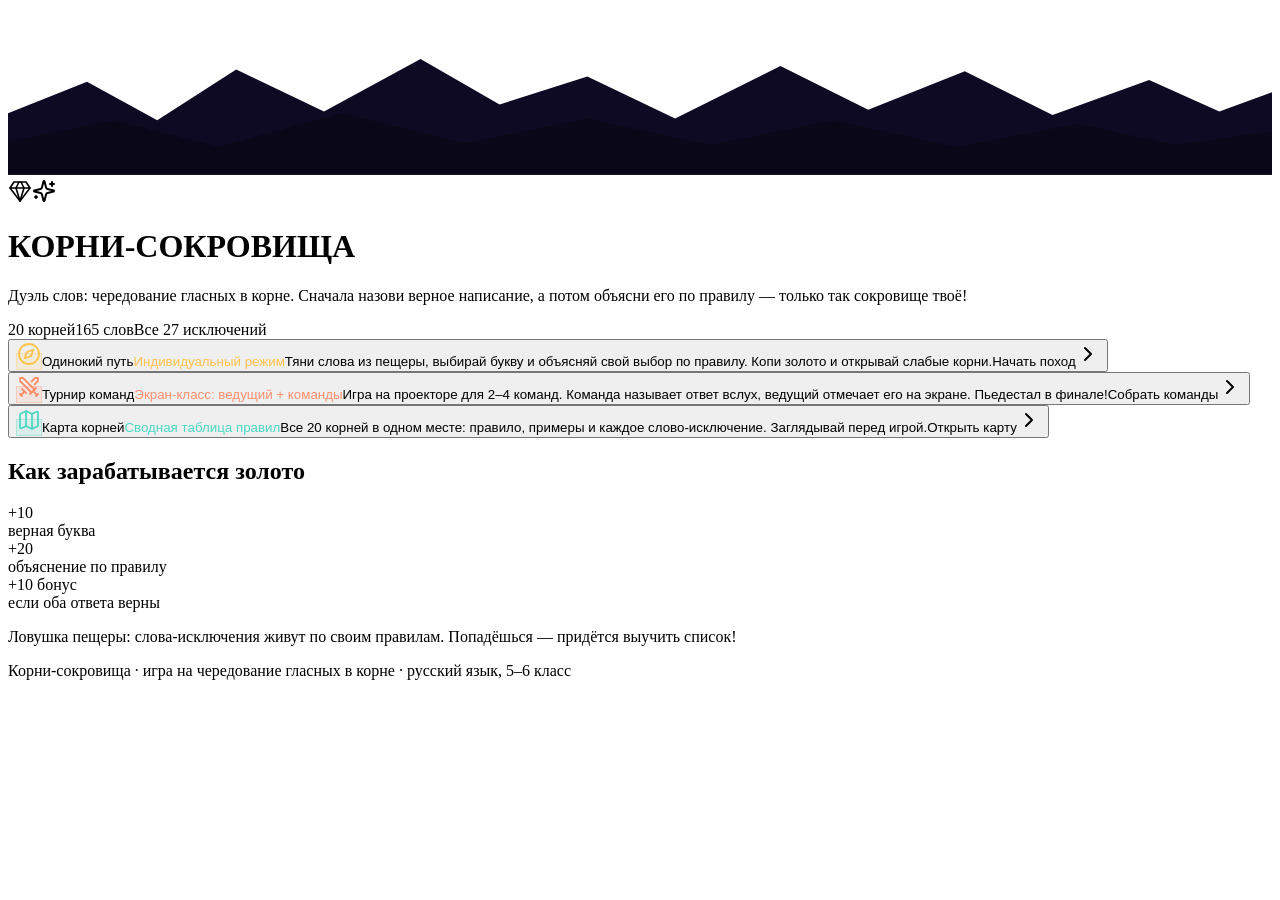
==== index.html @ 893058bf "Add files via upload Версия 1.0" ====
<!DOCTYPE html><!--N1D385mVs7qxExQ6C_54n--><html lang="ru"><head><meta charSet="utf-8"/><meta name="viewport" content="width=device-width, initial-scale=1"/><link rel="preload" href="./_next/static/media/07454f8ad8aaac57-s.p.fc65572f.woff2" as="font" crossorigin="" type="font/woff2"/><link rel="preload" href="./_next/static/media/3601f32897df77ee-s.p.2ad5c29d.woff2" as="font" crossorigin="" type="font/woff2"/><link rel="preload" href="./_next/static/media/7f11d98043fdedc9-s.p.317fa95e.woff2" as="font" crossorigin="" type="font/woff2"/><link rel="preload" href="./_next/static/media/803974e4127973f0-s.p.32654a7e.woff2" as="font" crossorigin="" type="font/woff2"/><link rel="stylesheet" href="./_next/static/chunks/d63e842f41d504e6.css" data-precedence="next"/><link rel="stylesheet" href="./_next/static/chunks/34ca2f96334d3ac6.css" data-precedence="next"/><link rel="preload" as="script" fetchPriority="low" href="./_next/static/chunks/4b9eae0c8dc7e975.js"/><script src="./_next/static/chunks/771dedee3f5e1621.js" async=""></script><script src="./_next/static/chunks/36eb040fd7f092fc.js" async=""></script><script src="./_next/static/chunks/turbopack-e3e8138d27de4643.js" async=""></script><script src="./_next/static/chunks/2f236954d6a65e12.js" async=""></script><script src="./_next/static/chunks/c62869b6d74c6eb3.js" async=""></script><meta name="next-size-adjust" content=""/><meta name="theme-color" content="#150f2e"/><title>Корни-сокровища — игра на чередование гласных</title><meta name="description" content="Приключенческая игра по русскому языку: корни с чередованием, слова-исключения и объяснения по правилу. Одиночный и командный режимы для 5–6 класса."/><meta name="keywords" content="русский язык,чередование корней,игра,5 класс,6 класс,орфография"/><link rel="icon" href="https://z-cdn.chatglm.cn/z-ai/static/logo.svg"/><script src="./_next/static/chunks/664adc71bc2617c2.js" noModule=""></script></head><body class="russo_one_83693752-module__iCpjAG__variable nunito_acdf884b-module__U7l2kq__variable antialiased"><div hidden=""><!--$--><!--/$--></div><div class="relative flex min-h-screen flex-col"><div aria-hidden="true" class="pointer-events-none fixed inset-0 overflow-hidden"><div class="absolute inset-0" style="background:radial-gradient(1100px 620px at 50% -10%, rgba(93, 63, 166, 0.5), transparent 60%),radial-gradient(900px 540px at 50% 112%, rgba(245, 166, 35, 0.14), transparent 55%),linear-gradient(180deg, #150f2e 0%, #221645 52%, #1a1038 100%)"></div><div class="anim-glow absolute -top-32 left-1/2 h-72 w-[560px] -translate-x-1/2 rounded-full" style="background:radial-gradient(closest-side, rgba(255,194,75,0.22), transparent)"></div><div class="absolute inset-0 opacity-60" style="background-image:radial-gradient(1.4px 1.4px at 12% 22%, rgba(255,233,168,.5) 50%, transparent 51%),radial-gradient(1.2px 1.2px at 34% 8%, rgba(255,255,255,.35) 50%, transparent 51%),radial-gradient(1.6px 1.6px at 58% 30%, rgba(255,233,168,.4) 50%, transparent 51%),radial-gradient(1.2px 1.2px at 78% 12%, rgba(255,255,255,.3) 50%, transparent 51%),radial-gradient(1.8px 1.8px at 90% 34%, rgba(255,233,168,.45) 50%, transparent 51%),radial-gradient(1.2px 1.2px at 8% 62%, rgba(255,255,255,.25) 50%, transparent 51%),radial-gradient(1.6px 1.6px at 70% 70%, rgba(255,233,168,.3) 50%, transparent 51%)"></div><span class="dust-particle" style="left:72.1%;width:5px;height:5px;animation-duration:14.6s;animation-delay:-22.1s;opacity:0.55"></span><span class="dust-particle" style="left:55.9%;width:5px;height:5px;animation-duration:19.7s;animation-delay:-11.1s;opacity:0.71"></span><span class="dust-particle" style="left:45.8%;width:5px;height:5px;animation-duration:28.1s;animation-delay:-5.4s;opacity:0.64"></span><span class="dust-particle" style="left:29.1%;width:3px;height:3px;animation-duration:17.1s;animation-delay:-4.3s;opacity:0.39"></span><span class="dust-particle" style="left:79.8%;width:8px;height:8px;animation-duration:28.6s;animation-delay:-23.5s;opacity:0.46"></span><span class="dust-particle" style="left:73.3%;width:4px;height:4px;animation-duration:24.4s;animation-delay:-8.1s;opacity:0.71"></span><span class="dust-particle" style="left:50.3%;width:5px;height:5px;animation-duration:26.1s;animation-delay:-4.6s;opacity:0.60"></span><span class="dust-particle" style="left:52.2%;width:6px;height:6px;animation-duration:15.1s;animation-delay:-12.5s;opacity:0.72"></span><span class="dust-particle" style="left:52.0%;width:6px;height:6px;animation-duration:24.8s;animation-delay:-1.6s;opacity:0.38"></span><span class="dust-particle" style="left:5.8%;width:6px;height:6px;animation-duration:29.0s;animation-delay:-12.4s;opacity:0.40"></span><span class="dust-particle" style="left:58.5%;width:4px;height:4px;animation-duration:23.2s;animation-delay:-8.9s;opacity:0.38"></span><span class="dust-particle" style="left:60.2%;width:8px;height:8px;animation-duration:22.7s;animation-delay:-3.5s;opacity:0.37"></span><span class="dust-particle" style="left:40.9%;width:8px;height:8px;animation-duration:24.1s;animation-delay:-18.6s;opacity:0.45"></span><span class="dust-particle" style="left:82.1%;width:4px;height:4px;animation-duration:23.9s;animation-delay:-4.6s;opacity:0.57"></span><span class="dust-particle" style="left:35.4%;width:6px;height:6px;animation-duration:29.4s;animation-delay:-12.9s;opacity:0.57"></span><span class="dust-particle" style="left:42.9%;width:3px;height:3px;animation-duration:28.6s;animation-delay:-21.5s;opacity:0.52"></span><span class="dust-particle" style="left:25.9%;width:8px;height:8px;animation-duration:14.5s;animation-delay:-22.3s;opacity:0.51"></span><span class="dust-particle" style="left:94.8%;width:6px;height:6px;animation-duration:27.1s;animation-delay:-3.3s;opacity:0.73"></span><span class="dust-particle" style="left:69.3%;width:5px;height:5px;animation-duration:28.4s;animation-delay:-23.3s;opacity:0.39"></span><span class="dust-particle" style="left:83.6%;width:6px;height:6px;animation-duration:19.1s;animation-delay:-17.6s;opacity:0.68"></span><span class="dust-particle" style="left:82.4%;width:5px;height:5px;animation-duration:16.4s;animation-delay:-3.1s;opacity:0.66"></span><span class="dust-particle" style="left:8.0%;width:5px;height:5px;animation-duration:30.0s;animation-delay:-4.2s;opacity:0.74"></span><span class="dust-particle" style="left:61.8%;width:3px;height:3px;animation-duration:23.5s;animation-delay:-10.0s;opacity:0.66"></span><span class="dust-particle" style="left:89.9%;width:7px;height:7px;animation-duration:25.7s;animation-delay:-19.3s;opacity:0.69"></span><span class="dust-particle" style="left:25.0%;width:5px;height:5px;animation-duration:23.7s;animation-delay:-2.5s;opacity:0.59"></span><span class="dust-particle" style="left:74.5%;width:4px;height:4px;animation-duration:26.1s;animation-delay:-20.2s;opacity:0.51"></span><svg class="absolute bottom-0 left-0 w-full opacity-70" viewBox="0 0 1440 190" preserveAspectRatio="none" fill="none"><path d="M0 190 L0 120 L90 84 L170 128 L260 70 L360 118 L470 58 L560 110 L660 78 L760 126 L880 66 L980 116 L1090 72 L1190 122 L1300 82 L1380 118 L1440 96 L1440 190 Z" fill="#0f0a24"></path><path d="M0 190 L0 152 L120 128 L240 158 L380 120 L520 154 L660 126 L800 156 L940 128 L1080 158 L1220 132 L1330 156 L1440 140 L1440 190 Z" fill="#0a0718"></path></svg></div><main class="relative z-10 flex-1"><div class="mx-auto flex w-full max-w-5xl flex-col items-center px-4 py-10 sm:py-14"><div class="anim-draw flex flex-col items-center text-center"><div class="anim-float relative mb-5 flex h-20 w-20 items-center justify-center rounded-2xl border border-amber-300/30 bg-amber-400/10 shadow-[0_0_44px_rgba(255,194,75,0.25)]"><svg xmlns="http://www.w3.org/2000/svg" width="24" height="24" viewBox="0 0 24 24" fill="none" stroke="currentColor" stroke-width="1.6" stroke-linecap="round" stroke-linejoin="round" class="lucide lucide-gem h-10 w-10 text-amber-300" aria-hidden="true"><path d="M6 3h12l4 6-10 13L2 9Z"></path><path d="M11 3 8 9l4 13 4-13-3-6"></path><path d="M2 9h20"></path></svg><svg xmlns="http://www.w3.org/2000/svg" width="24" height="24" viewBox="0 0 24 24" fill="none" stroke="currentColor" stroke-width="2" stroke-linecap="round" stroke-linejoin="round" class="lucide lucide-sparkles absolute -right-2 -top-2 h-6 w-6 text-amber-200/80" aria-hidden="true"><path d="M9.937 15.5A2 2 0 0 0 8.5 14.063l-6.135-1.582a.5.5 0 0 1 0-.962L8.5 9.936A2 2 0 0 0 9.937 8.5l1.582-6.135a.5.5 0 0 1 .963 0L14.063 8.5A2 2 0 0 0 15.5 9.937l6.135 1.581a.5.5 0 0 1 0 .964L15.5 14.063a2 2 0 0 0-1.437 1.437l-1.582 6.135a.5.5 0 0 1-.963 0z"></path><path d="M20 3v4"></path><path d="M22 5h-4"></path><path d="M4 17v2"></path><path d="M5 18H3"></path></svg></div><h1 class="font-title gold-text text-4xl leading-tight sm:text-6xl">КОРНИ-СОКРОВИЩА</h1><p class="mt-3 max-w-xl text-base font-semibold text-purple-100/85 sm:text-lg">Дуэль слов: чередование гласных в корне. Сначала назови верное написание, а потом объясни его по правилу — только так сокровище твоё!</p></div><div class="anim-draw mt-6 flex flex-wrap items-center justify-center gap-2 text-sm font-bold"><span class="rounded-full border border-amber-300/25 bg-white/5 px-4 py-1.5 text-amber-200">20<!-- --> корней</span><span class="rounded-full border border-amber-300/25 bg-white/5 px-4 py-1.5 text-amber-200">165<!-- --> слов</span><span class="rounded-full border border-amber-300/40 bg-amber-400/10 px-4 py-1.5 text-amber-200">Все <!-- -->27<!-- --> исключений</span></div><div class="mt-10 grid w-full gap-5 md:grid-cols-3"><button class="mode-card cave-panel group flex flex-col items-start gap-3 p-6 text-left" style="animation-delay:0ms"><span class="flex h-12 w-12 items-center justify-center rounded-xl" style="background:#ffc24b1f;border:1px solid #ffc24b55"><svg xmlns="http://www.w3.org/2000/svg" width="24" height="24" viewBox="0 0 24 24" fill="none" stroke="currentColor" stroke-width="1.8" stroke-linecap="round" stroke-linejoin="round" class="lucide lucide-compass h-6 w-6" aria-hidden="true" style="color:#ffc24b"><path d="m16.24 7.76-1.804 5.411a2 2 0 0 1-1.265 1.265L7.76 16.24l1.804-5.411a2 2 0 0 1 1.265-1.265z"></path><circle cx="12" cy="12" r="10"></circle></svg></span><span><span class="font-title block text-xl text-white">Одинокий путь</span><span class="mt-0.5 block text-xs font-bold uppercase tracking-wider" style="color:#ffc24b">Индивидуальный режим</span></span><span class="text-sm leading-relaxed text-purple-100/75">Тяни слова из пещеры, выбирай букву и объясняй свой выбор по правилу. Копи золото и открывай слабые корни.</span><span class="mt-auto inline-flex items-center gap-1.5 pt-2 text-sm font-extrabold text-amber-300">Начать поход<svg xmlns="http://www.w3.org/2000/svg" width="24" height="24" viewBox="0 0 24 24" fill="none" stroke="currentColor" stroke-width="2" stroke-linecap="round" stroke-linejoin="round" class="lucide lucide-chevron-right h-4 w-4 transition-transform group-hover:translate-x-1" aria-hidden="true"><path d="m9 18 6-6-6-6"></path></svg></span></button><button class="mode-card cave-panel group flex flex-col items-start gap-3 p-6 text-left" style="animation-delay:90ms"><span class="flex h-12 w-12 items-center justify-center rounded-xl" style="background:#ff8f6b1f;border:1px solid #ff8f6b55"><svg xmlns="http://www.w3.org/2000/svg" width="24" height="24" viewBox="0 0 24 24" fill="none" stroke="currentColor" stroke-width="1.8" stroke-linecap="round" stroke-linejoin="round" class="lucide lucide-swords h-6 w-6" aria-hidden="true" style="color:#ff8f6b"><polyline points="14.5 17.5 3 6 3 3 6 3 17.5 14.5"></polyline><line x1="13" x2="19" y1="19" y2="13"></line><line x1="16" x2="20" y1="16" y2="20"></line><line x1="19" x2="21" y1="21" y2="19"></line><polyline points="14.5 6.5 18 3 21 3 21 6 17.5 9.5"></polyline><line x1="5" x2="9" y1="14" y2="18"></line><line x1="7" x2="4" y1="17" y2="20"></line><line x1="3" x2="5" y1="19" y2="21"></line></svg></span><span><span class="font-title block text-xl text-white">Турнир команд</span><span class="mt-0.5 block text-xs font-bold uppercase tracking-wider" style="color:#ff8f6b">Экран-класс: ведущий + команды</span></span><span class="text-sm leading-relaxed text-purple-100/75">Игра на проекторе для 2–4 команд. Команда называет ответ вслух, ведущий отмечает его на экране. Пьедестал в финале!</span><span class="mt-auto inline-flex items-center gap-1.5 pt-2 text-sm font-extrabold text-amber-300">Собрать команды<svg xmlns="http://www.w3.org/2000/svg" width="24" height="24" viewBox="0 0 24 24" fill="none" stroke="currentColor" stroke-width="2" stroke-linecap="round" stroke-linejoin="round" class="lucide lucide-chevron-right h-4 w-4 transition-transform group-hover:translate-x-1" aria-hidden="true"><path d="m9 18 6-6-6-6"></path></svg></span></button><button class="mode-card cave-panel group flex flex-col items-start gap-3 p-6 text-left" style="animation-delay:180ms"><span class="flex h-12 w-12 items-center justify-center rounded-xl" style="background:#4dd8c41f;border:1px solid #4dd8c455"><svg xmlns="http://www.w3.org/2000/svg" width="24" height="24" viewBox="0 0 24 24" fill="none" stroke="currentColor" stroke-width="1.8" stroke-linecap="round" stroke-linejoin="round" class="lucide lucide-map h-6 w-6" aria-hidden="true" style="color:#4dd8c4"><path d="M14.106 5.553a2 2 0 0 0 1.788 0l3.659-1.83A1 1 0 0 1 21 4.619v12.764a1 1 0 0 1-.553.894l-4.553 2.277a2 2 0 0 1-1.788 0l-4.212-2.106a2 2 0 0 0-1.788 0l-3.659 1.83A1 1 0 0 1 3 19.381V6.618a1 1 0 0 1 .553-.894l4.553-2.277a2 2 0 0 1 1.788 0z"></path><path d="M15 5.764v15"></path><path d="M9 3.236v15"></path></svg></span><span><span class="font-title block text-xl text-white">Карта корней</span><span class="mt-0.5 block text-xs font-bold uppercase tracking-wider" style="color:#4dd8c4">Сводная таблица правил</span></span><span class="text-sm leading-relaxed text-purple-100/75">Все 20 корней в одном месте: правило, примеры и каждое слово-исключение. Заглядывай перед игрой.</span><span class="mt-auto inline-flex items-center gap-1.5 pt-2 text-sm font-extrabold text-amber-300">Открыть карту<svg xmlns="http://www.w3.org/2000/svg" width="24" height="24" viewBox="0 0 24 24" fill="none" stroke="currentColor" stroke-width="2" stroke-linecap="round" stroke-linejoin="round" class="lucide lucide-chevron-right h-4 w-4 transition-transform group-hover:translate-x-1" aria-hidden="true"><path d="m9 18 6-6-6-6"></path></svg></span></button></div><div class="cave-panel mt-10 w-full p-6"><h2 class="font-title mb-4 text-center text-lg text-amber-200">Как зарабатывается золото</h2><div class="grid gap-4 text-center sm:grid-cols-3"><div class="rounded-xl border border-white/8 bg-white/4 p-4"><div class="font-title text-2xl text-amber-300">+10</div><div class="mt-1 text-sm font-bold text-purple-100/85">верная буква</div></div><div class="rounded-xl border border-white/8 bg-white/4 p-4"><div class="font-title text-2xl text-amber-300">+20</div><div class="mt-1 text-sm font-bold text-purple-100/85">объяснение по правилу</div></div><div class="rounded-xl border border-amber-300/30 bg-amber-400/10 p-4"><div class="font-title text-2xl text-amber-300">+10 бонус</div><div class="mt-1 text-sm font-bold text-amber-200/90">если оба ответа верны</div></div></div><p class="mt-4 text-center text-sm text-purple-100/60">Ловушка пещеры: слова-исключения живут по своим правилам. Попадёшься — придётся выучить список!</p></div></div></main><footer class="relative z-10 mt-auto pb-4 pt-6 text-center text-xs font-semibold text-purple-200/40">Корни-сокровища · игра на чередование гласных в корне · русский язык, 5–6 класс</footer></div><!--$--><!--/$--><script src="./_next/static/chunks/4b9eae0c8dc7e975.js" id="_R_" async=""></script><script>(self.__next_f=self.__next_f||[]).push([0])</script><script>self.__next_f.push([1,"1:\"$Sreact.fragment\"\n2:I[39756,[\"./_next/static/chunks/2f236954d6a65e12.js\"],\"default\"]\n3:I[37457,[\"./_next/static/chunks/2f236954d6a65e12.js\"],\"default\"]\n4:I[47257,[\"./_next/static/chunks/2f236954d6a65e12.js\"],\"ClientPageRoot\"]\n5:I[53386,[\"./_next/static/chunks/c62869b6d74c6eb3.js\"],\"default\"]\n8:I[97367,[\"./_next/static/chunks/2f236954d6a65e12.js\"],\"OutletBoundary\"]\n9:\"$Sreact.suspense\"\nb:I[97367,[\"./_next/static/chunks/2f236954d6a65e12.js\"],\"ViewportBoundary\"]\nd:I[97367,[\"./_next/static/chunks/2f236954d6a65e12.js\"],\"MetadataBoundary\"]\nf:I[68027,[\"./_next/static/chunks/2f236954d6a65e12.js\"],\"default\"]\n:HL[\"./_next/static/chunks/d63e842f41d504e6.css\",\"style\"]\n:HL[\"./_next/static/chunks/34ca2f96334d3ac6.css\",\"style\"]\n:HL[\"./_next/static/media/07454f8ad8aaac57-s.p.fc65572f.woff2\",\"font\",{\"crossOrigin\":\"\",\"type\":\"font/woff2\"}]\n:HL[\"./_next/static/media/3601f32897df77ee-s.p.2ad5c29d.woff2\",\"font\",{\"crossOrigin\":\"\",\"type\":\"font/woff2\"}]\n:HL[\"./_next/static/media/7f11d98043fdedc9-s.p.317fa95e.woff2\",\"font\",{\"crossOrigin\":\"\",\"type\":\"font/woff2\"}]\n:HL[\"./_next/static/media/803974e4127973f0-s.p.32654a7e.woff2\",\"font\",{\"crossOrigin\":\"\",\"type\":\"font/woff2\"}]\n"])</script><script>self.__next_f.push([1,"0:{\"P\":null,\"b\":\"N1D385mVs7qxExQ6C_54n\",\"c\":[\"\",\"\"],\"q\":\"\",\"i\":false,\"f\":[[[\"\",{\"children\":[\"__PAGE__\",{}]},\"$undefined\",\"$undefined\",true],[[\"$\",\"$1\",\"c\",{\"children\":[[[\"$\",\"link\",\"0\",{\"rel\":\"stylesheet\",\"href\":\"./_next/static/chunks/d63e842f41d504e6.css\",\"precedence\":\"next\",\"crossOrigin\":\"$undefined\",\"nonce\":\"$undefined\"}],[\"$\",\"link\",\"1\",{\"rel\":\"stylesheet\",\"href\":\"./_next/static/chunks/34ca2f96334d3ac6.css\",\"precedence\":\"next\",\"crossOrigin\":\"$undefined\",\"nonce\":\"$undefined\"}]],[\"$\",\"html\",null,{\"lang\":\"ru\",\"suppressHydrationWarning\":true,\"children\":[\"$\",\"body\",null,{\"className\":\"russo_one_83693752-module__iCpjAG__variable nunito_acdf884b-module__U7l2kq__variable antialiased\",\"children\":[\"$\",\"$L2\",null,{\"parallelRouterKey\":\"children\",\"error\":\"$undefined\",\"errorStyles\":\"$undefined\",\"errorScripts\":\"$undefined\",\"template\":[\"$\",\"$L3\",null,{}],\"templateStyles\":\"$undefined\",\"templateScripts\":\"$undefined\",\"notFound\":[[[\"$\",\"title\",null,{\"children\":\"404: This page could not be found.\"}],[\"$\",\"div\",null,{\"style\":{\"fontFamily\":\"system-ui,\\\"Segoe UI\\\",Roboto,Helvetica,Arial,sans-serif,\\\"Apple Color Emoji\\\",\\\"Segoe UI Emoji\\\"\",\"height\":\"100vh\",\"textAlign\":\"center\",\"display\":\"flex\",\"flexDirection\":\"column\",\"alignItems\":\"center\",\"justifyContent\":\"center\"},\"children\":[\"$\",\"div\",null,{\"children\":[[\"$\",\"style\",null,{\"dangerouslySetInnerHTML\":{\"__html\":\"body{color:#000;background:#fff;margin:0}.next-error-h1{border-right:1px solid rgba(0,0,0,.3)}@media (prefers-color-scheme:dark){body{color:#fff;background:#000}.next-error-h1{border-right:1px solid rgba(255,255,255,.3)}}\"}}],[\"$\",\"h1\",null,{\"className\":\"next-error-h1\",\"style\":{\"display\":\"inline-block\",\"margin\":\"0 20px 0 0\",\"padding\":\"0 23px 0 0\",\"fontSize\":24,\"fontWeight\":500,\"verticalAlign\":\"top\",\"lineHeight\":\"49px\"},\"children\":404}],[\"$\",\"div\",null,{\"style\":{\"display\":\"inline-block\"},\"children\":[\"$\",\"h2\",null,{\"style\":{\"fontSize\":14,\"fontWeight\":400,\"lineHeight\":\"49px\",\"margin\":0},\"children\":\"This page could not be found.\"}]}]]}]}]],[]],\"forbidden\":\"$undefined\",\"unauthorized\":\"$undefined\"}]}]}]]}],{\"children\":[[\"$\",\"$1\",\"c\",{\"children\":[[\"$\",\"$L4\",null,{\"Component\":\"$5\",\"serverProvidedParams\":{\"searchParams\":{},\"params\":{},\"promises\":[\"$@6\",\"$@7\"]}}],[[\"$\",\"script\",\"script-0\",{\"src\":\"./_next/static/chunks/c62869b6d74c6eb3.js\",\"async\":true,\"nonce\":\"$undefined\"}]],[\"$\",\"$L8\",null,{\"children\":[\"$\",\"$9\",null,{\"name\":\"Next.MetadataOutlet\",\"children\":\"$@a\"}]}]]}],{},null,false,false]},null,false,false],[\"$\",\"$1\",\"h\",{\"children\":[null,[\"$\",\"$Lb\",null,{\"children\":\"$Lc\"}],[\"$\",\"div\",null,{\"hidden\":true,\"children\":[\"$\",\"$Ld\",null,{\"children\":[\"$\",\"$9\",null,{\"name\":\"Next.Metadata\",\"children\":\"$Le\"}]}]}],[\"$\",\"meta\",null,{\"name\":\"next-size-adjust\",\"content\":\"\"}]]}],false]],\"m\":\"$undefined\",\"G\":[\"$f\",[]],\"S\":true}\n"])</script><script>self.__next_f.push([1,"6:{}\n7:\"$0:f:0:1:1:children:0:props:children:0:props:serverProvidedParams:params\"\n"])</script><script>self.__next_f.push([1,"c:[[\"$\",\"meta\",\"0\",{\"charSet\":\"utf-8\"}],[\"$\",\"meta\",\"1\",{\"name\":\"viewport\",\"content\":\"width=device-width, initial-scale=1\"}],[\"$\",\"meta\",\"2\",{\"name\":\"theme-color\",\"content\":\"#150f2e\"}]]\n"])</script><script>self.__next_f.push([1,"10:I[27201,[\"./_next/static/chunks/2f236954d6a65e12.js\"],\"IconMark\"]\na:null\ne:[[\"$\",\"title\",\"0\",{\"children\":\"Корни-сокровища — игра на чередование гласных\"}],[\"$\",\"meta\",\"1\",{\"name\":\"description\",\"content\":\"Приключенческая игра по русскому языку: корни с чередованием, слова-исключения и объяснения по правилу. Одиночный и командный режимы для 5–6 класса.\"}],[\"$\",\"meta\",\"2\",{\"name\":\"keywords\",\"content\":\"русский язык,чередование корней,игра,5 класс,6 класс,орфография\"}],[\"$\",\"link\",\"3\",{\"rel\":\"icon\",\"href\":\"https://z-cdn.chatglm.cn/z-ai/static/logo.svg\"}],[\"$\",\"$L10\",\"4\",{}]]\n"])</script></body></html>
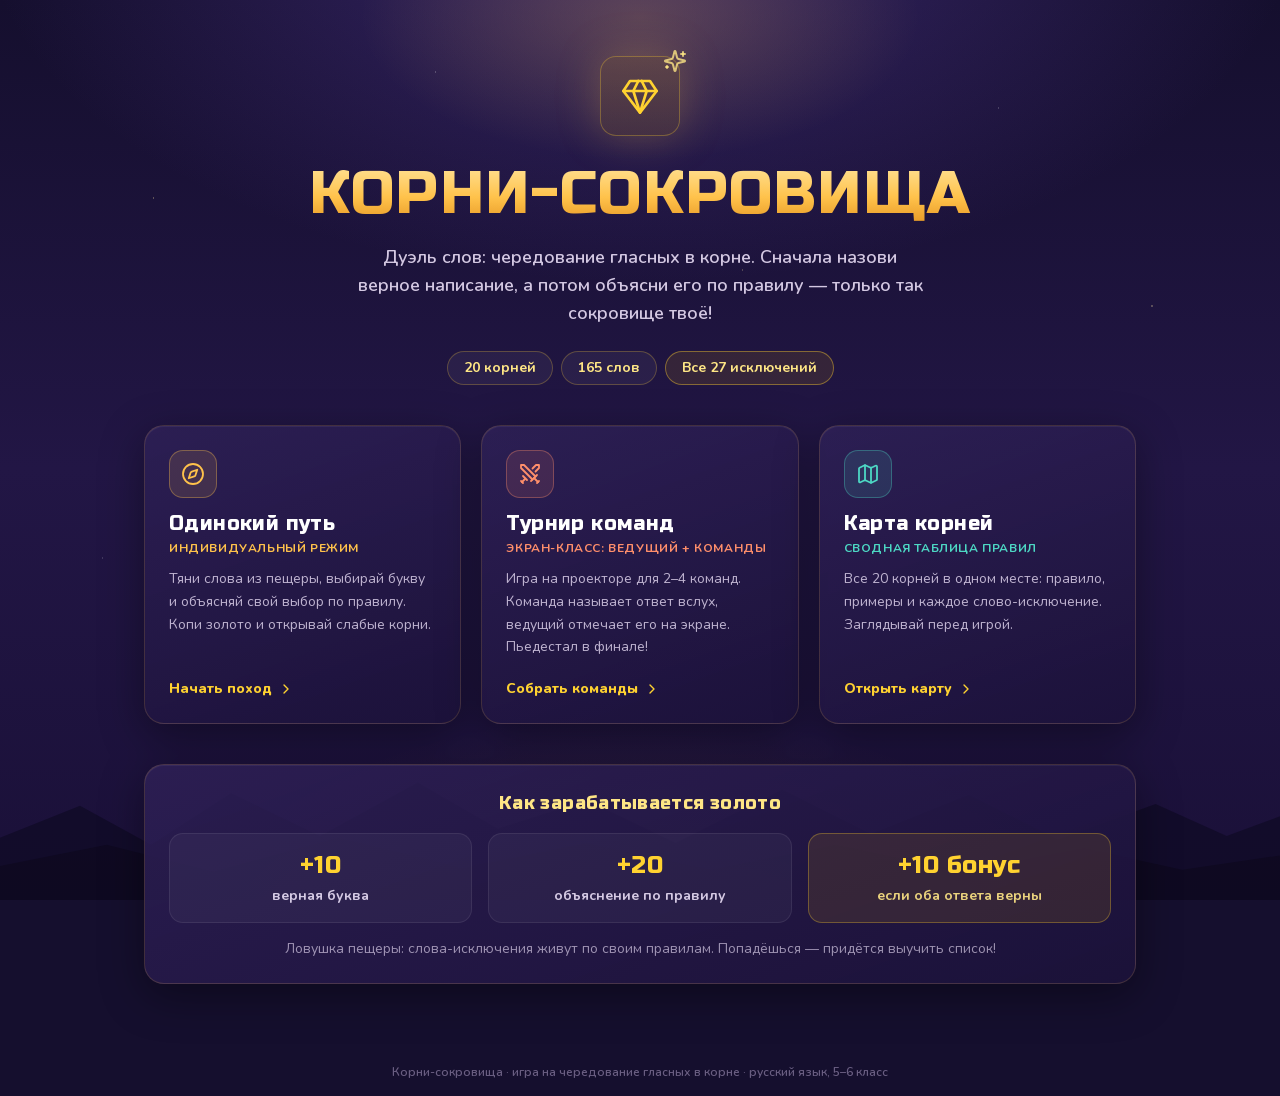
==== commit 71d6d107: "Fix static game deployment with complete assets and relative paths" ====
--- a/index.html
+++ b/index.html
@@ -1 +1 @@
-<!DOCTYPE html><!--N1D385mVs7qxExQ6C_54n--><html lang="ru"><head><meta charSet="utf-8"/><meta name="viewport" content="width=device-width, initial-scale=1"/><link rel="preload" href="./_next/static/media/07454f8ad8aaac57-s.p.fc65572f.woff2" as="font" crossorigin="" type="font/woff2"/><link rel="preload" href="./_next/static/media/3601f32897df77ee-s.p.2ad5c29d.woff2" as="font" crossorigin="" type="font/woff2"/><link rel="preload" href="./_next/static/media/7f11d98043fdedc9-s.p.317fa95e.woff2" as="font" crossorigin="" type="font/woff2"/><link rel="preload" href="./_next/static/media/803974e4127973f0-s.p.32654a7e.woff2" as="font" crossorigin="" type="font/woff2"/><link rel="stylesheet" href="./_next/static/chunks/d63e842f41d504e6.css" data-precedence="next"/><link rel="stylesheet" href="./_next/static/chunks/34ca2f96334d3ac6.css" data-precedence="next"/><link rel="preload" as="script" fetchPriority="low" href="./_next/static/chunks/4b9eae0c8dc7e975.js"/><script src="./_next/static/chunks/771dedee3f5e1621.js" async=""></script><script src="./_next/static/chunks/36eb040fd7f092fc.js" async=""></script><script src="./_next/static/chunks/turbopack-e3e8138d27de4643.js" async=""></script><script src="./_next/static/chunks/2f236954d6a65e12.js" async=""></script><script src="./_next/static/chunks/c62869b6d74c6eb3.js" async=""></script><meta name="next-size-adjust" content=""/><meta name="theme-color" content="#150f2e"/><title>Корни-сокровища — игра на чередование гласных</title><meta name="description" content="Приключенческая игра по русскому языку: корни с чередованием, слова-исключения и объяснения по правилу. Одиночный и командный режимы для 5–6 класса."/><meta name="keywords" content="русский язык,чередование корней,игра,5 класс,6 класс,орфография"/><link rel="icon" href="https://z-cdn.chatglm.cn/z-ai/static/logo.svg"/><script src="./_next/static/chunks/664adc71bc2617c2.js" noModule=""></script></head><body class="russo_one_83693752-module__iCpjAG__variable nunito_acdf884b-module__U7l2kq__variable antialiased"><div hidden=""><!--$--><!--/$--></div><div class="relative flex min-h-screen flex-col"><div aria-hidden="true" class="pointer-events-none fixed inset-0 overflow-hidden"><div class="absolute inset-0" style="background:radial-gradient(1100px 620px at 50% -10%, rgba(93, 63, 166, 0.5), transparent 60%),radial-gradient(900px 540px at 50% 112%, rgba(245, 166, 35, 0.14), transparent 55%),linear-gradient(180deg, #150f2e 0%, #221645 52%, #1a1038 100%)"></div><div class="anim-glow absolute -top-32 left-1/2 h-72 w-[560px] -translate-x-1/2 rounded-full" style="background:radial-gradient(closest-side, rgba(255,194,75,0.22), transparent)"></div><div class="absolute inset-0 opacity-60" style="background-image:radial-gradient(1.4px 1.4px at 12% 22%, rgba(255,233,168,.5) 50%, transparent 51%),radial-gradient(1.2px 1.2px at 34% 8%, rgba(255,255,255,.35) 50%, transparent 51%),radial-gradient(1.6px 1.6px at 58% 30%, rgba(255,233,168,.4) 50%, transparent 51%),radial-gradient(1.2px 1.2px at 78% 12%, rgba(255,255,255,.3) 50%, transparent 51%),radial-gradient(1.8px 1.8px at 90% 34%, rgba(255,233,168,.45) 50%, transparent 51%),radial-gradient(1.2px 1.2px at 8% 62%, rgba(255,255,255,.25) 50%, transparent 51%),radial-gradient(1.6px 1.6px at 70% 70%, rgba(255,233,168,.3) 50%, transparent 51%)"></div><span class="dust-particle" style="left:72.1%;width:5px;height:5px;animation-duration:14.6s;animation-delay:-22.1s;opacity:0.55"></span><span class="dust-particle" style="left:55.9%;width:5px;height:5px;animation-duration:19.7s;animation-delay:-11.1s;opacity:0.71"></span><span class="dust-particle" style="left:45.8%;width:5px;height:5px;animation-duration:28.1s;animation-delay:-5.4s;opacity:0.64"></span><span class="dust-particle" style="left:29.1%;width:3px;height:3px;animation-duration:17.1s;animation-delay:-4.3s;opacity:0.39"></span><span class="dust-particle" style="left:79.8%;width:8px;height:8px;animation-duration:28.6s;animation-delay:-23.5s;opacity:0.46"></span><span class="dust-particle" style="left:73.3%;width:4px;height:4px;animation-duration:24.4s;animation-delay:-8.1s;opacity:0.71"></span><span class="dust-particle" style="left:50.3%;width:5px;height:5px;animation-duration:26.1s;animation-delay:-4.6s;opacity:0.60"></span><span class="dust-particle" style="left:52.2%;width:6px;height:6px;animation-duration:15.1s;animation-delay:-12.5s;opacity:0.72"></span><span class="dust-particle" style="left:52.0%;width:6px;height:6px;animation-duration:24.8s;animation-delay:-1.6s;opacity:0.38"></span><span class="dust-particle" style="left:5.8%;width:6px;height:6px;animation-duration:29.0s;animation-delay:-12.4s;opacity:0.40"></span><span class="dust-particle" style="left:58.5%;width:4px;height:4px;animation-duration:23.2s;animation-delay:-8.9s;opacity:0.38"></span><span class="dust-particle" style="left:60.2%;width:8px;height:8px;animation-duration:22.7s;animation-delay:-3.5s;opacity:0.37"></span><span class="dust-particle" style="left:40.9%;width:8px;height:8px;animation-duration:24.1s;animation-delay:-18.6s;opacity:0.45"></span><span class="dust-particle" style="left:82.1%;width:4px;height:4px;animation-duration:23.9s;animation-delay:-4.6s;opacity:0.57"></span><span class="dust-particle" style="left:35.4%;width:6px;height:6px;animation-duration:29.4s;animation-delay:-12.9s;opacity:0.57"></span><span class="dust-particle" style="left:42.9%;width:3px;height:3px;animation-duration:28.6s;animation-delay:-21.5s;opacity:0.52"></span><span class="dust-particle" style="left:25.9%;width:8px;height:8px;animation-duration:14.5s;animation-delay:-22.3s;opacity:0.51"></span><span class="dust-particle" style="left:94.8%;width:6px;height:6px;animation-duration:27.1s;animation-delay:-3.3s;opacity:0.73"></span><span class="dust-particle" style="left:69.3%;width:5px;height:5px;animation-duration:28.4s;animation-delay:-23.3s;opacity:0.39"></span><span class="dust-particle" style="left:83.6%;width:6px;height:6px;animation-duration:19.1s;animation-delay:-17.6s;opacity:0.68"></span><span class="dust-particle" style="left:82.4%;width:5px;height:5px;animation-duration:16.4s;animation-delay:-3.1s;opacity:0.66"></span><span class="dust-particle" style="left:8.0%;width:5px;height:5px;animation-duration:30.0s;animation-delay:-4.2s;opacity:0.74"></span><span class="dust-particle" style="left:61.8%;width:3px;height:3px;animation-duration:23.5s;animation-delay:-10.0s;opacity:0.66"></span><span class="dust-particle" style="left:89.9%;width:7px;height:7px;animation-duration:25.7s;animation-delay:-19.3s;opacity:0.69"></span><span class="dust-particle" style="left:25.0%;width:5px;height:5px;animation-duration:23.7s;animation-delay:-2.5s;opacity:0.59"></span><span class="dust-particle" style="left:74.5%;width:4px;height:4px;animation-duration:26.1s;animation-delay:-20.2s;opacity:0.51"></span><svg class="absolute bottom-0 left-0 w-full opacity-70" viewBox="0 0 1440 190" preserveAspectRatio="none" fill="none"><path d="M0 190 L0 120 L90 84 L170 128 L260 70 L360 118 L470 58 L560 110 L660 78 L760 126 L880 66 L980 116 L1090 72 L1190 122 L1300 82 L1380 118 L1440 96 L1440 190 Z" fill="#0f0a24"></path><path d="M0 190 L0 152 L120 128 L240 158 L380 120 L520 154 L660 126 L800 156 L940 128 L1080 158 L1220 132 L1330 156 L1440 140 L1440 190 Z" fill="#0a0718"></path></svg></div><main class="relative z-10 flex-1"><div class="mx-auto flex w-full max-w-5xl flex-col items-center px-4 py-10 sm:py-14"><div class="anim-draw flex flex-col items-center text-center"><div class="anim-float relative mb-5 flex h-20 w-20 items-center justify-center rounded-2xl border border-amber-300/30 bg-amber-400/10 shadow-[0_0_44px_rgba(255,194,75,0.25)]"><svg xmlns="http://www.w3.org/2000/svg" width="24" height="24" viewBox="0 0 24 24" fill="none" stroke="currentColor" stroke-width="1.6" stroke-linecap="round" stroke-linejoin="round" class="lucide lucide-gem h-10 w-10 text-amber-300" aria-hidden="true"><path d="M6 3h12l4 6-10 13L2 9Z"></path><path d="M11 3 8 9l4 13 4-13-3-6"></path><path d="M2 9h20"></path></svg><svg xmlns="http://www.w3.org/2000/svg" width="24" height="24" viewBox="0 0 24 24" fill="none" stroke="currentColor" stroke-width="2" stroke-linecap="round" stroke-linejoin="round" class="lucide lucide-sparkles absolute -right-2 -top-2 h-6 w-6 text-amber-200/80" aria-hidden="true"><path d="M9.937 15.5A2 2 0 0 0 8.5 14.063l-6.135-1.582a.5.5 0 0 1 0-.962L8.5 9.936A2 2 0 0 0 9.937 8.5l1.582-6.135a.5.5 0 0 1 .963 0L14.063 8.5A2 2 0 0 0 15.5 9.937l6.135 1.581a.5.5 0 0 1 0 .964L15.5 14.063a2 2 0 0 0-1.437 1.437l-1.582 6.135a.5.5 0 0 1-.963 0z"></path><path d="M20 3v4"></path><path d="M22 5h-4"></path><path d="M4 17v2"></path><path d="M5 18H3"></path></svg></div><h1 class="font-title gold-text text-4xl leading-tight sm:text-6xl">КОРНИ-СОКРОВИЩА</h1><p class="mt-3 max-w-xl text-base font-semibold text-purple-100/85 sm:text-lg">Дуэль слов: чередование гласных в корне. Сначала назови верное написание, а потом объясни его по правилу — только так сокровище твоё!</p></div><div class="anim-draw mt-6 flex flex-wrap items-center justify-center gap-2 text-sm font-bold"><span class="rounded-full border border-amber-300/25 bg-white/5 px-4 py-1.5 text-amber-200">20<!-- --> корней</span><span class="rounded-full border border-amber-300/25 bg-white/5 px-4 py-1.5 text-amber-200">165<!-- --> слов</span><span class="rounded-full border border-amber-300/40 bg-amber-400/10 px-4 py-1.5 text-amber-200">Все <!-- -->27<!-- --> исключений</span></div><div class="mt-10 grid w-full gap-5 md:grid-cols-3"><button class="mode-card cave-panel group flex flex-col items-start gap-3 p-6 text-left" style="animation-delay:0ms"><span class="flex h-12 w-12 items-center justify-center rounded-xl" style="background:#ffc24b1f;border:1px solid #ffc24b55"><svg xmlns="http://www.w3.org/2000/svg" width="24" height="24" viewBox="0 0 24 24" fill="none" stroke="currentColor" stroke-width="1.8" stroke-linecap="round" stroke-linejoin="round" class="lucide lucide-compass h-6 w-6" aria-hidden="true" style="color:#ffc24b"><path d="m16.24 7.76-1.804 5.411a2 2 0 0 1-1.265 1.265L7.76 16.24l1.804-5.411a2 2 0 0 1 1.265-1.265z"></path><circle cx="12" cy="12" r="10"></circle></svg></span><span><span class="font-title block text-xl text-white">Одинокий путь</span><span class="mt-0.5 block text-xs font-bold uppercase tracking-wider" style="color:#ffc24b">Индивидуальный режим</span></span><span class="text-sm leading-relaxed text-purple-100/75">Тяни слова из пещеры, выбирай букву и объясняй свой выбор по правилу. Копи золото и открывай слабые корни.</span><span class="mt-auto inline-flex items-center gap-1.5 pt-2 text-sm font-extrabold text-amber-300">Начать поход<svg xmlns="http://www.w3.org/2000/svg" width="24" height="24" viewBox="0 0 24 24" fill="none" stroke="currentColor" stroke-width="2" stroke-linecap="round" stroke-linejoin="round" class="lucide lucide-chevron-right h-4 w-4 transition-transform group-hover:translate-x-1" aria-hidden="true"><path d="m9 18 6-6-6-6"></path></svg></span></button><button class="mode-card cave-panel group flex flex-col items-start gap-3 p-6 text-left" style="animation-delay:90ms"><span class="flex h-12 w-12 items-center justify-center rounded-xl" style="background:#ff8f6b1f;border:1px solid #ff8f6b55"><svg xmlns="http://www.w3.org/2000/svg" width="24" height="24" viewBox="0 0 24 24" fill="none" stroke="currentColor" stroke-width="1.8" stroke-linecap="round" stroke-linejoin="round" class="lucide lucide-swords h-6 w-6" aria-hidden="true" style="color:#ff8f6b"><polyline points="14.5 17.5 3 6 3 3 6 3 17.5 14.5"></polyline><line x1="13" x2="19" y1="19" y2="13"></line><line x1="16" x2="20" y1="16" y2="20"></line><line x1="19" x2="21" y1="21" y2="19"></line><polyline points="14.5 6.5 18 3 21 3 21 6 17.5 9.5"></polyline><line x1="5" x2="9" y1="14" y2="18"></line><line x1="7" x2="4" y1="17" y2="20"></line><line x1="3" x2="5" y1="19" y2="21"></line></svg></span><span><span class="font-title block text-xl text-white">Турнир команд</span><span class="mt-0.5 block text-xs font-bold uppercase tracking-wider" style="color:#ff8f6b">Экран-класс: ведущий + команды</span></span><span class="text-sm leading-relaxed text-purple-100/75">Игра на проекторе для 2–4 команд. Команда называет ответ вслух, ведущий отмечает его на экране. Пьедестал в финале!</span><span class="mt-auto inline-flex items-center gap-1.5 pt-2 text-sm font-extrabold text-amber-300">Собрать команды<svg xmlns="http://www.w3.org/2000/svg" width="24" height="24" viewBox="0 0 24 24" fill="none" stroke="currentColor" stroke-width="2" stroke-linecap="round" stroke-linejoin="round" class="lucide lucide-chevron-right h-4 w-4 transition-transform group-hover:translate-x-1" aria-hidden="true"><path d="m9 18 6-6-6-6"></path></svg></span></button><button class="mode-card cave-panel group flex flex-col items-start gap-3 p-6 text-left" style="animation-delay:180ms"><span class="flex h-12 w-12 items-center justify-center rounded-xl" style="background:#4dd8c41f;border:1px solid #4dd8c455"><svg xmlns="http://www.w3.org/2000/svg" width="24" height="24" viewBox="0 0 24 24" fill="none" stroke="currentColor" stroke-width="1.8" stroke-linecap="round" stroke-linejoin="round" class="lucide lucide-map h-6 w-6" aria-hidden="true" style="color:#4dd8c4"><path d="M14.106 5.553a2 2 0 0 0 1.788 0l3.659-1.83A1 1 0 0 1 21 4.619v12.764a1 1 0 0 1-.553.894l-4.553 2.277a2 2 0 0 1-1.788 0l-4.212-2.106a2 2 0 0 0-1.788 0l-3.659 1.83A1 1 0 0 1 3 19.381V6.618a1 1 0 0 1 .553-.894l4.553-2.277a2 2 0 0 1 1.788 0z"></path><path d="M15 5.764v15"></path><path d="M9 3.236v15"></path></svg></span><span><span class="font-title block text-xl text-white">Карта корней</span><span class="mt-0.5 block text-xs font-bold uppercase tracking-wider" style="color:#4dd8c4">Сводная таблица правил</span></span><span class="text-sm leading-relaxed text-purple-100/75">Все 20 корней в одном месте: правило, примеры и каждое слово-исключение. Заглядывай перед игрой.</span><span class="mt-auto inline-flex items-center gap-1.5 pt-2 text-sm font-extrabold text-amber-300">Открыть карту<svg xmlns="http://www.w3.org/2000/svg" width="24" height="24" viewBox="0 0 24 24" fill="none" stroke="currentColor" stroke-width="2" stroke-linecap="round" stroke-linejoin="round" class="lucide lucide-chevron-right h-4 w-4 transition-transform group-hover:translate-x-1" aria-hidden="true"><path d="m9 18 6-6-6-6"></path></svg></span></button></div><div class="cave-panel mt-10 w-full p-6"><h2 class="font-title mb-4 text-center text-lg text-amber-200">Как зарабатывается золото</h2><div class="grid gap-4 text-center sm:grid-cols-3"><div class="rounded-xl border border-white/8 bg-white/4 p-4"><div class="font-title text-2xl text-amber-300">+10</div><div class="mt-1 text-sm font-bold text-purple-100/85">верная буква</div></div><div class="rounded-xl border border-white/8 bg-white/4 p-4"><div class="font-title text-2xl text-amber-300">+20</div><div class="mt-1 text-sm font-bold text-purple-100/85">объяснение по правилу</div></div><div class="rounded-xl border border-amber-300/30 bg-amber-400/10 p-4"><div class="font-title text-2xl text-amber-300">+10 бонус</div><div class="mt-1 text-sm font-bold text-amber-200/90">если оба ответа верны</div></div></div><p class="mt-4 text-center text-sm text-purple-100/60">Ловушка пещеры: слова-исключения живут по своим правилам. Попадёшься — придётся выучить список!</p></div></div></main><footer class="relative z-10 mt-auto pb-4 pt-6 text-center text-xs font-semibold text-purple-200/40">Корни-сокровища · игра на чередование гласных в корне · русский язык, 5–6 класс</footer></div><!--$--><!--/$--><script src="./_next/static/chunks/4b9eae0c8dc7e975.js" id="_R_" async=""></script><script>(self.__next_f=self.__next_f||[]).push([0])</script><script>self.__next_f.push([1,"1:\"$Sreact.fragment\"\n2:I[39756,[\"./_next/static/chunks/2f236954d6a65e12.js\"],\"default\"]\n3:I[37457,[\"./_next/static/chunks/2f236954d6a65e12.js\"],\"default\"]\n4:I[47257,[\"./_next/static/chunks/2f236954d6a65e12.js\"],\"ClientPageRoot\"]\n5:I[53386,[\"./_next/static/chunks/c62869b6d74c6eb3.js\"],\"default\"]\n8:I[97367,[\"./_next/static/chunks/2f236954d6a65e12.js\"],\"OutletBoundary\"]\n9:\"$Sreact.suspense\"\nb:I[97367,[\"./_next/static/chunks/2f236954d6a65e12.js\"],\"ViewportBoundary\"]\nd:I[97367,[\"./_next/static/chunks/2f236954d6a65e12.js\"],\"MetadataBoundary\"]\nf:I[68027,[\"./_next/static/chunks/2f236954d6a65e12.js\"],\"default\"]\n:HL[\"./_next/static/chunks/d63e842f41d504e6.css\",\"style\"]\n:HL[\"./_next/static/chunks/34ca2f96334d3ac6.css\",\"style\"]\n:HL[\"./_next/static/media/07454f8ad8aaac57-s.p.fc65572f.woff2\",\"font\",{\"crossOrigin\":\"\",\"type\":\"font/woff2\"}]\n:HL[\"./_next/static/media/3601f32897df77ee-s.p.2ad5c29d.woff2\",\"font\",{\"crossOrigin\":\"\",\"type\":\"font/woff2\"}]\n:HL[\"./_next/static/media/7f11d98043fdedc9-s.p.317fa95e.woff2\",\"font\",{\"crossOrigin\":\"\",\"type\":\"font/woff2\"}]\n:HL[\"./_next/static/media/803974e4127973f0-s.p.32654a7e.woff2\",\"font\",{\"crossOrigin\":\"\",\"type\":\"font/woff2\"}]\n"])</script><script>self.__next_f.push([1,"0:{\"P\":null,\"b\":\"N1D385mVs7qxExQ6C_54n\",\"c\":[\"\",\"\"],\"q\":\"\",\"i\":false,\"f\":[[[\"\",{\"children\":[\"__PAGE__\",{}]},\"$undefined\",\"$undefined\",true],[[\"$\",\"$1\",\"c\",{\"children\":[[[\"$\",\"link\",\"0\",{\"rel\":\"stylesheet\",\"href\":\"./_next/static/chunks/d63e842f41d504e6.css\",\"precedence\":\"next\",\"crossOrigin\":\"$undefined\",\"nonce\":\"$undefined\"}],[\"$\",\"link\",\"1\",{\"rel\":\"stylesheet\",\"href\":\"./_next/static/chunks/34ca2f96334d3ac6.css\",\"precedence\":\"next\",\"crossOrigin\":\"$undefined\",\"nonce\":\"$undefined\"}]],[\"$\",\"html\",null,{\"lang\":\"ru\",\"suppressHydrationWarning\":true,\"children\":[\"$\",\"body\",null,{\"className\":\"russo_one_83693752-module__iCpjAG__variable nunito_acdf884b-module__U7l2kq__variable antialiased\",\"children\":[\"$\",\"$L2\",null,{\"parallelRouterKey\":\"children\",\"error\":\"$undefined\",\"errorStyles\":\"$undefined\",\"errorScripts\":\"$undefined\",\"template\":[\"$\",\"$L3\",null,{}],\"templateStyles\":\"$undefined\",\"templateScripts\":\"$undefined\",\"notFound\":[[[\"$\",\"title\",null,{\"children\":\"404: This page could not be found.\"}],[\"$\",\"div\",null,{\"style\":{\"fontFamily\":\"system-ui,\\\"Segoe UI\\\",Roboto,Helvetica,Arial,sans-serif,\\\"Apple Color Emoji\\\",\\\"Segoe UI Emoji\\\"\",\"height\":\"100vh\",\"textAlign\":\"center\",\"display\":\"flex\",\"flexDirection\":\"column\",\"alignItems\":\"center\",\"justifyContent\":\"center\"},\"children\":[\"$\",\"div\",null,{\"children\":[[\"$\",\"style\",null,{\"dangerouslySetInnerHTML\":{\"__html\":\"body{color:#000;background:#fff;margin:0}.next-error-h1{border-right:1px solid rgba(0,0,0,.3)}@media (prefers-color-scheme:dark){body{color:#fff;background:#000}.next-error-h1{border-right:1px solid rgba(255,255,255,.3)}}\"}}],[\"$\",\"h1\",null,{\"className\":\"next-error-h1\",\"style\":{\"display\":\"inline-block\",\"margin\":\"0 20px 0 0\",\"padding\":\"0 23px 0 0\",\"fontSize\":24,\"fontWeight\":500,\"verticalAlign\":\"top\",\"lineHeight\":\"49px\"},\"children\":404}],[\"$\",\"div\",null,{\"style\":{\"display\":\"inline-block\"},\"children\":[\"$\",\"h2\",null,{\"style\":{\"fontSize\":14,\"fontWeight\":400,\"lineHeight\":\"49px\",\"margin\":0},\"children\":\"This page could not be found.\"}]}]]}]}]],[]],\"forbidden\":\"$undefined\",\"unauthorized\":\"$undefined\"}]}]}]]}],{\"children\":[[\"$\",\"$1\",\"c\",{\"children\":[[\"$\",\"$L4\",null,{\"Component\":\"$5\",\"serverProvidedParams\":{\"searchParams\":{},\"params\":{},\"promises\":[\"$@6\",\"$@7\"]}}],[[\"$\",\"script\",\"script-0\",{\"src\":\"./_next/static/chunks/c62869b6d74c6eb3.js\",\"async\":true,\"nonce\":\"$undefined\"}]],[\"$\",\"$L8\",null,{\"children\":[\"$\",\"$9\",null,{\"name\":\"Next.MetadataOutlet\",\"children\":\"$@a\"}]}]]}],{},null,false,false]},null,false,false],[\"$\",\"$1\",\"h\",{\"children\":[null,[\"$\",\"$Lb\",null,{\"children\":\"$Lc\"}],[\"$\",\"div\",null,{\"hidden\":true,\"children\":[\"$\",\"$Ld\",null,{\"children\":[\"$\",\"$9\",null,{\"name\":\"Next.Metadata\",\"children\":\"$Le\"}]}]}],[\"$\",\"meta\",null,{\"name\":\"next-size-adjust\",\"content\":\"\"}]]}],false]],\"m\":\"$undefined\",\"G\":[\"$f\",[]],\"S\":true}\n"])</script><script>self.__next_f.push([1,"6:{}\n7:\"$0:f:0:1:1:children:0:props:children:0:props:serverProvidedParams:params\"\n"])</script><script>self.__next_f.push([1,"c:[[\"$\",\"meta\",\"0\",{\"charSet\":\"utf-8\"}],[\"$\",\"meta\",\"1\",{\"name\":\"viewport\",\"content\":\"width=device-width, initial-scale=1\"}],[\"$\",\"meta\",\"2\",{\"name\":\"theme-color\",\"content\":\"#150f2e\"}]]\n"])</script><script>self.__next_f.push([1,"10:I[27201,[\"./_next/static/chunks/2f236954d6a65e12.js\"],\"IconMark\"]\na:null\ne:[[\"$\",\"title\",\"0\",{\"children\":\"Корни-сокровища — игра на чередование гласных\"}],[\"$\",\"meta\",\"1\",{\"name\":\"description\",\"content\":\"Приключенческая игра по русскому языку: корни с чередованием, слова-исключения и объяснения по правилу. Одиночный и командный режимы для 5–6 класса.\"}],[\"$\",\"meta\",\"2\",{\"name\":\"keywords\",\"content\":\"русский язык,чередование корней,игра,5 класс,6 класс,орфография\"}],[\"$\",\"link\",\"3\",{\"rel\":\"icon\",\"href\":\"https://z-cdn.chatglm.cn/z-ai/static/logo.svg\"}],[\"$\",\"$L10\",\"4\",{}]]\n"])</script></body></html>+<!DOCTYPE html><!--N1D385mVs7qxExQ6C_54n--><html lang="ru"><head><meta charSet="utf-8"/><meta name="viewport" content="width=device-width, initial-scale=1"/><link rel="preload" href="./assets/static/media/07454f8ad8aaac57-s.p.fc65572f.woff2" as="font" crossorigin="" type="font/woff2"/><link rel="preload" href="./assets/static/media/3601f32897df77ee-s.p.2ad5c29d.woff2" as="font" crossorigin="" type="font/woff2"/><link rel="preload" href="./assets/static/media/7f11d98043fdedc9-s.p.317fa95e.woff2" as="font" crossorigin="" type="font/woff2"/><link rel="preload" href="./assets/static/media/803974e4127973f0-s.p.32654a7e.woff2" as="font" crossorigin="" type="font/woff2"/><link rel="stylesheet" href="./assets/static/chunks/d63e842f41d504e6.css" data-precedence="next"/><link rel="stylesheet" href="./assets/static/chunks/34ca2f96334d3ac6.css" data-precedence="next"/><link rel="preload" as="script" fetchPriority="low" href="./assets/static/chunks/4b9eae0c8dc7e975.js"/><script src="./assets/static/chunks/771dedee3f5e1621.js" async=""></script><script src="./assets/static/chunks/36eb040fd7f092fc.js" async=""></script><script src="./assets/static/chunks/turbopack-e3e8138d27de4643.js" async=""></script><script src="./assets/static/chunks/2f236954d6a65e12.js" async=""></script><script src="./assets/static/chunks/c62869b6d74c6eb3.js" async=""></script><meta name="next-size-adjust" content=""/><meta name="theme-color" content="#150f2e"/><title>Корни-сокровища — игра на чередование гласных</title><meta name="description" content="Приключенческая игра по русскому языку: корни с чередованием, слова-исключения и объяснения по правилу. Одиночный и командный режимы для 5–6 класса."/><meta name="keywords" content="русский язык,чередование корней,игра,5 класс,6 класс,орфография"/><link rel="icon" href="./logo.svg"/><script src="./assets/static/chunks/664adc71bc2617c2.js" noModule=""></script></head><body class="russo_one_83693752-module__iCpjAG__variable nunito_acdf884b-module__U7l2kq__variable antialiased"><div hidden=""><!--$--><!--/$--></div><div class="relative flex min-h-screen flex-col"><div aria-hidden="true" class="pointer-events-none fixed inset-0 overflow-hidden"><div class="absolute inset-0" style="background:radial-gradient(1100px 620px at 50% -10%, rgba(93, 63, 166, 0.5), transparent 60%),radial-gradient(900px 540px at 50% 112%, rgba(245, 166, 35, 0.14), transparent 55%),linear-gradient(180deg, #150f2e 0%, #221645 52%, #1a1038 100%)"></div><div class="anim-glow absolute -top-32 left-1/2 h-72 w-[560px] -translate-x-1/2 rounded-full" style="background:radial-gradient(closest-side, rgba(255,194,75,0.22), transparent)"></div><div class="absolute inset-0 opacity-60" style="background-image:radial-gradient(1.4px 1.4px at 12% 22%, rgba(255,233,168,.5) 50%, transparent 51%),radial-gradient(1.2px 1.2px at 34% 8%, rgba(255,255,255,.35) 50%, transparent 51%),radial-gradient(1.6px 1.6px at 58% 30%, rgba(255,233,168,.4) 50%, transparent 51%),radial-gradient(1.2px 1.2px at 78% 12%, rgba(255,255,255,.3) 50%, transparent 51%),radial-gradient(1.8px 1.8px at 90% 34%, rgba(255,233,168,.45) 50%, transparent 51%),radial-gradient(1.2px 1.2px at 8% 62%, rgba(255,255,255,.25) 50%, transparent 51%),radial-gradient(1.6px 1.6px at 70% 70%, rgba(255,233,168,.3) 50%, transparent 51%)"></div><span class="dust-particle" style="left:72.1%;width:5px;height:5px;animation-duration:14.6s;animation-delay:-22.1s;opacity:0.55"></span><span class="dust-particle" style="left:55.9%;width:5px;height:5px;animation-duration:19.7s;animation-delay:-11.1s;opacity:0.71"></span><span class="dust-particle" style="left:45.8%;width:5px;height:5px;animation-duration:28.1s;animation-delay:-5.4s;opacity:0.64"></span><span class="dust-particle" style="left:29.1%;width:3px;height:3px;animation-duration:17.1s;animation-delay:-4.3s;opacity:0.39"></span><span class="dust-particle" style="left:79.8%;width:8px;height:8px;animation-duration:28.6s;animation-delay:-23.5s;opacity:0.46"></span><span class="dust-particle" style="left:73.3%;width:4px;height:4px;animation-duration:24.4s;animation-delay:-8.1s;opacity:0.71"></span><span class="dust-particle" style="left:50.3%;width:5px;height:5px;animation-duration:26.1s;animation-delay:-4.6s;opacity:0.60"></span><span class="dust-particle" style="left:52.2%;width:6px;height:6px;animation-duration:15.1s;animation-delay:-12.5s;opacity:0.72"></span><span class="dust-particle" style="left:52.0%;width:6px;height:6px;animation-duration:24.8s;animation-delay:-1.6s;opacity:0.38"></span><span class="dust-particle" style="left:5.8%;width:6px;height:6px;animation-duration:29.0s;animation-delay:-12.4s;opacity:0.40"></span><span class="dust-particle" style="left:58.5%;width:4px;height:4px;animation-duration:23.2s;animation-delay:-8.9s;opacity:0.38"></span><span class="dust-particle" style="left:60.2%;width:8px;height:8px;animation-duration:22.7s;animation-delay:-3.5s;opacity:0.37"></span><span class="dust-particle" style="left:40.9%;width:8px;height:8px;animation-duration:24.1s;animation-delay:-18.6s;opacity:0.45"></span><span class="dust-particle" style="left:82.1%;width:4px;height:4px;animation-duration:23.9s;animation-delay:-4.6s;opacity:0.57"></span><span class="dust-particle" style="left:35.4%;width:6px;height:6px;animation-duration:29.4s;animation-delay:-12.9s;opacity:0.57"></span><span class="dust-particle" style="left:42.9%;width:3px;height:3px;animation-duration:28.6s;animation-delay:-21.5s;opacity:0.52"></span><span class="dust-particle" style="left:25.9%;width:8px;height:8px;animation-duration:14.5s;animation-delay:-22.3s;opacity:0.51"></span><span class="dust-particle" style="left:94.8%;width:6px;height:6px;animation-duration:27.1s;animation-delay:-3.3s;opacity:0.73"></span><span class="dust-particle" style="left:69.3%;width:5px;height:5px;animation-duration:28.4s;animation-delay:-23.3s;opacity:0.39"></span><span class="dust-particle" style="left:83.6%;width:6px;height:6px;animation-duration:19.1s;animation-delay:-17.6s;opacity:0.68"></span><span class="dust-particle" style="left:82.4%;width:5px;height:5px;animation-duration:16.4s;animation-delay:-3.1s;opacity:0.66"></span><span class="dust-particle" style="left:8.0%;width:5px;height:5px;animation-duration:30.0s;animation-delay:-4.2s;opacity:0.74"></span><span class="dust-particle" style="left:61.8%;width:3px;height:3px;animation-duration:23.5s;animation-delay:-10.0s;opacity:0.66"></span><span class="dust-particle" style="left:89.9%;width:7px;height:7px;animation-duration:25.7s;animation-delay:-19.3s;opacity:0.69"></span><span class="dust-particle" style="left:25.0%;width:5px;height:5px;animation-duration:23.7s;animation-delay:-2.5s;opacity:0.59"></span><span class="dust-particle" style="left:74.5%;width:4px;height:4px;animation-duration:26.1s;animation-delay:-20.2s;opacity:0.51"></span><svg class="absolute bottom-0 left-0 w-full opacity-70" viewBox="0 0 1440 190" preserveAspectRatio="none" fill="none"><path d="M0 190 L0 120 L90 84 L170 128 L260 70 L360 118 L470 58 L560 110 L660 78 L760 126 L880 66 L980 116 L1090 72 L1190 122 L1300 82 L1380 118 L1440 96 L1440 190 Z" fill="#0f0a24"></path><path d="M0 190 L0 152 L120 128 L240 158 L380 120 L520 154 L660 126 L800 156 L940 128 L1080 158 L1220 132 L1330 156 L1440 140 L1440 190 Z" fill="#0a0718"></path></svg></div><main class="relative z-10 flex-1"><div class="mx-auto flex w-full max-w-5xl flex-col items-center px-4 py-10 sm:py-14"><div class="anim-draw flex flex-col items-center text-center"><div class="anim-float relative mb-5 flex h-20 w-20 items-center justify-center rounded-2xl border border-amber-300/30 bg-amber-400/10 shadow-[0_0_44px_rgba(255,194,75,0.25)]"><svg xmlns="http://www.w3.org/2000/svg" width="24" height="24" viewBox="0 0 24 24" fill="none" stroke="currentColor" stroke-width="1.6" stroke-linecap="round" stroke-linejoin="round" class="lucide lucide-gem h-10 w-10 text-amber-300" aria-hidden="true"><path d="M6 3h12l4 6-10 13L2 9Z"></path><path d="M11 3 8 9l4 13 4-13-3-6"></path><path d="M2 9h20"></path></svg><svg xmlns="http://www.w3.org/2000/svg" width="24" height="24" viewBox="0 0 24 24" fill="none" stroke="currentColor" stroke-width="2" stroke-linecap="round" stroke-linejoin="round" class="lucide lucide-sparkles absolute -right-2 -top-2 h-6 w-6 text-amber-200/80" aria-hidden="true"><path d="M9.937 15.5A2 2 0 0 0 8.5 14.063l-6.135-1.582a.5.5 0 0 1 0-.962L8.5 9.936A2 2 0 0 0 9.937 8.5l1.582-6.135a.5.5 0 0 1 .963 0L14.063 8.5A2 2 0 0 0 15.5 9.937l6.135 1.581a.5.5 0 0 1 0 .964L15.5 14.063a2 2 0 0 0-1.437 1.437l-1.582 6.135a.5.5 0 0 1-.963 0z"></path><path d="M20 3v4"></path><path d="M22 5h-4"></path><path d="M4 17v2"></path><path d="M5 18H3"></path></svg></div><h1 class="font-title gold-text text-4xl leading-tight sm:text-6xl">КОРНИ-СОКРОВИЩА</h1><p class="mt-3 max-w-xl text-base font-semibold text-purple-100/85 sm:text-lg">Дуэль слов: чередование гласных в корне. Сначала назови верное написание, а потом объясни его по правилу — только так сокровище твоё!</p></div><div class="anim-draw mt-6 flex flex-wrap items-center justify-center gap-2 text-sm font-bold"><span class="rounded-full border border-amber-300/25 bg-white/5 px-4 py-1.5 text-amber-200">20<!-- --> корней</span><span class="rounded-full border border-amber-300/25 bg-white/5 px-4 py-1.5 text-amber-200">165<!-- --> слов</span><span class="rounded-full border border-amber-300/40 bg-amber-400/10 px-4 py-1.5 text-amber-200">Все <!-- -->27<!-- --> исключений</span></div><div class="mt-10 grid w-full gap-5 md:grid-cols-3"><button class="mode-card cave-panel group flex flex-col items-start gap-3 p-6 text-left" style="animation-delay:0ms"><span class="flex h-12 w-12 items-center justify-center rounded-xl" style="background:#ffc24b1f;border:1px solid #ffc24b55"><svg xmlns="http://www.w3.org/2000/svg" width="24" height="24" viewBox="0 0 24 24" fill="none" stroke="currentColor" stroke-width="1.8" stroke-linecap="round" stroke-linejoin="round" class="lucide lucide-compass h-6 w-6" aria-hidden="true" style="color:#ffc24b"><path d="m16.24 7.76-1.804 5.411a2 2 0 0 1-1.265 1.265L7.76 16.24l1.804-5.411a2 2 0 0 1 1.265-1.265z"></path><circle cx="12" cy="12" r="10"></circle></svg></span><span><span class="font-title block text-xl text-white">Одинокий путь</span><span class="mt-0.5 block text-xs font-bold uppercase tracking-wider" style="color:#ffc24b">Индивидуальный режим</span></span><span class="text-sm leading-relaxed text-purple-100/75">Тяни слова из пещеры, выбирай букву и объясняй свой выбор по правилу. Копи золото и открывай слабые корни.</span><span class="mt-auto inline-flex items-center gap-1.5 pt-2 text-sm font-extrabold text-amber-300">Начать поход<svg xmlns="http://www.w3.org/2000/svg" width="24" height="24" viewBox="0 0 24 24" fill="none" stroke="currentColor" stroke-width="2" stroke-linecap="round" stroke-linejoin="round" class="lucide lucide-chevron-right h-4 w-4 transition-transform group-hover:translate-x-1" aria-hidden="true"><path d="m9 18 6-6-6-6"></path></svg></span></button><button class="mode-card cave-panel group flex flex-col items-start gap-3 p-6 text-left" style="animation-delay:90ms"><span class="flex h-12 w-12 items-center justify-center rounded-xl" style="background:#ff8f6b1f;border:1px solid #ff8f6b55"><svg xmlns="http://www.w3.org/2000/svg" width="24" height="24" viewBox="0 0 24 24" fill="none" stroke="currentColor" stroke-width="1.8" stroke-linecap="round" stroke-linejoin="round" class="lucide lucide-swords h-6 w-6" aria-hidden="true" style="color:#ff8f6b"><polyline points="14.5 17.5 3 6 3 3 6 3 17.5 14.5"></polyline><line x1="13" x2="19" y1="19" y2="13"></line><line x1="16" x2="20" y1="16" y2="20"></line><line x1="19" x2="21" y1="21" y2="19"></line><polyline points="14.5 6.5 18 3 21 3 21 6 17.5 9.5"></polyline><line x1="5" x2="9" y1="14" y2="18"></line><line x1="7" x2="4" y1="17" y2="20"></line><line x1="3" x2="5" y1="19" y2="21"></line></svg></span><span><span class="font-title block text-xl text-white">Турнир команд</span><span class="mt-0.5 block text-xs font-bold uppercase tracking-wider" style="color:#ff8f6b">Экран-класс: ведущий + команды</span></span><span class="text-sm leading-relaxed text-purple-100/75">Игра на проекторе для 2–4 команд. Команда называет ответ вслух, ведущий отмечает его на экране. Пьедестал в финале!</span><span class="mt-auto inline-flex items-center gap-1.5 pt-2 text-sm font-extrabold text-amber-300">Собрать команды<svg xmlns="http://www.w3.org/2000/svg" width="24" height="24" viewBox="0 0 24 24" fill="none" stroke="currentColor" stroke-width="2" stroke-linecap="round" stroke-linejoin="round" class="lucide lucide-chevron-right h-4 w-4 transition-transform group-hover:translate-x-1" aria-hidden="true"><path d="m9 18 6-6-6-6"></path></svg></span></button><button class="mode-card cave-panel group flex flex-col items-start gap-3 p-6 text-left" style="animation-delay:180ms"><span class="flex h-12 w-12 items-center justify-center rounded-xl" style="background:#4dd8c41f;border:1px solid #4dd8c455"><svg xmlns="http://www.w3.org/2000/svg" width="24" height="24" viewBox="0 0 24 24" fill="none" stroke="currentColor" stroke-width="1.8" stroke-linecap="round" stroke-linejoin="round" class="lucide lucide-map h-6 w-6" aria-hidden="true" style="color:#4dd8c4"><path d="M14.106 5.553a2 2 0 0 0 1.788 0l3.659-1.83A1 1 0 0 1 21 4.619v12.764a1 1 0 0 1-.553.894l-4.553 2.277a2 2 0 0 1-1.788 0l-4.212-2.106a2 2 0 0 0-1.788 0l-3.659 1.83A1 1 0 0 1 3 19.381V6.618a1 1 0 0 1 .553-.894l4.553-2.277a2 2 0 0 1 1.788 0z"></path><path d="M15 5.764v15"></path><path d="M9 3.236v15"></path></svg></span><span><span class="font-title block text-xl text-white">Карта корней</span><span class="mt-0.5 block text-xs font-bold uppercase tracking-wider" style="color:#4dd8c4">Сводная таблица правил</span></span><span class="text-sm leading-relaxed text-purple-100/75">Все 20 корней в одном месте: правило, примеры и каждое слово-исключение. Заглядывай перед игрой.</span><span class="mt-auto inline-flex items-center gap-1.5 pt-2 text-sm font-extrabold text-amber-300">Открыть карту<svg xmlns="http://www.w3.org/2000/svg" width="24" height="24" viewBox="0 0 24 24" fill="none" stroke="currentColor" stroke-width="2" stroke-linecap="round" stroke-linejoin="round" class="lucide lucide-chevron-right h-4 w-4 transition-transform group-hover:translate-x-1" aria-hidden="true"><path d="m9 18 6-6-6-6"></path></svg></span></button></div><div class="cave-panel mt-10 w-full p-6"><h2 class="font-title mb-4 text-center text-lg text-amber-200">Как зарабатывается золото</h2><div class="grid gap-4 text-center sm:grid-cols-3"><div class="rounded-xl border border-white/8 bg-white/4 p-4"><div class="font-title text-2xl text-amber-300">+10</div><div class="mt-1 text-sm font-bold text-purple-100/85">верная буква</div></div><div class="rounded-xl border border-white/8 bg-white/4 p-4"><div class="font-title text-2xl text-amber-300">+20</div><div class="mt-1 text-sm font-bold text-purple-100/85">объяснение по правилу</div></div><div class="rounded-xl border border-amber-300/30 bg-amber-400/10 p-4"><div class="font-title text-2xl text-amber-300">+10 бонус</div><div class="mt-1 text-sm font-bold text-amber-200/90">если оба ответа верны</div></div></div><p class="mt-4 text-center text-sm text-purple-100/60">Ловушка пещеры: слова-исключения живут по своим правилам. Попадёшься — придётся выучить список!</p></div></div></main><footer class="relative z-10 mt-auto pb-4 pt-6 text-center text-xs font-semibold text-purple-200/40">Корни-сокровища · игра на чередование гласных в корне · русский язык, 5–6 класс</footer></div><!--$--><!--/$--><script src="./assets/static/chunks/4b9eae0c8dc7e975.js" id="_R_" async=""></script><script>(self.__next_f=self.__next_f||[]).push([0])</script><script>self.__next_f.push([1,"1:\"$Sreact.fragment\"\n2:I[39756,[\"./assets/static/chunks/2f236954d6a65e12.js\"],\"default\"]\n3:I[37457,[\"./assets/static/chunks/2f236954d6a65e12.js\"],\"default\"]\n4:I[47257,[\"./assets/static/chunks/2f236954d6a65e12.js\"],\"ClientPageRoot\"]\n5:I[53386,[\"./assets/static/chunks/c62869b6d74c6eb3.js\"],\"default\"]\n8:I[97367,[\"./assets/static/chunks/2f236954d6a65e12.js\"],\"OutletBoundary\"]\n9:\"$Sreact.suspense\"\nb:I[97367,[\"./assets/static/chunks/2f236954d6a65e12.js\"],\"ViewportBoundary\"]\nd:I[97367,[\"./assets/static/chunks/2f236954d6a65e12.js\"],\"MetadataBoundary\"]\nf:I[68027,[\"./assets/static/chunks/2f236954d6a65e12.js\"],\"default\"]\n:HL[\"./assets/static/chunks/d63e842f41d504e6.css\",\"style\"]\n:HL[\"./assets/static/chunks/34ca2f96334d3ac6.css\",\"style\"]\n:HL[\"./assets/static/media/07454f8ad8aaac57-s.p.fc65572f.woff2\",\"font\",{\"crossOrigin\":\"\",\"type\":\"font/woff2\"}]\n:HL[\"./assets/static/media/3601f32897df77ee-s.p.2ad5c29d.woff2\",\"font\",{\"crossOrigin\":\"\",\"type\":\"font/woff2\"}]\n:HL[\"./assets/static/media/7f11d98043fdedc9-s.p.317fa95e.woff2\",\"font\",{\"crossOrigin\":\"\",\"type\":\"font/woff2\"}]\n:HL[\"./assets/static/media/803974e4127973f0-s.p.32654a7e.woff2\",\"font\",{\"crossOrigin\":\"\",\"type\":\"font/woff2\"}]\n"])</script><script>self.__next_f.push([1,"0:{\"P\":null,\"b\":\"N1D385mVs7qxExQ6C_54n\",\"c\":[\"\",\"\"],\"q\":\"\",\"i\":false,\"f\":[[[\"\",{\"children\":[\"__PAGE__\",{}]},\"$undefined\",\"$undefined\",true],[[\"$\",\"$1\",\"c\",{\"children\":[[[\"$\",\"link\",\"0\",{\"rel\":\"stylesheet\",\"href\":\"./assets/static/chunks/d63e842f41d504e6.css\",\"precedence\":\"next\",\"crossOrigin\":\"$undefined\",\"nonce\":\"$undefined\"}],[\"$\",\"link\",\"1\",{\"rel\":\"stylesheet\",\"href\":\"./assets/static/chunks/34ca2f96334d3ac6.css\",\"precedence\":\"next\",\"crossOrigin\":\"$undefined\",\"nonce\":\"$undefined\"}]],[\"$\",\"html\",null,{\"lang\":\"ru\",\"suppressHydrationWarning\":true,\"children\":[\"$\",\"body\",null,{\"className\":\"russo_one_83693752-module__iCpjAG__variable nunito_acdf884b-module__U7l2kq__variable antialiased\",\"children\":[\"$\",\"$L2\",null,{\"parallelRouterKey\":\"children\",\"error\":\"$undefined\",\"errorStyles\":\"$undefined\",\"errorScripts\":\"$undefined\",\"template\":[\"$\",\"$L3\",null,{}],\"templateStyles\":\"$undefined\",\"templateScripts\":\"$undefined\",\"notFound\":[[[\"$\",\"title\",null,{\"children\":\"404: This page could not be found.\"}],[\"$\",\"div\",null,{\"style\":{\"fontFamily\":\"system-ui,\\\"Segoe UI\\\",Roboto,Helvetica,Arial,sans-serif,\\\"Apple Color Emoji\\\",\\\"Segoe UI Emoji\\\"\",\"height\":\"100vh\",\"textAlign\":\"center\",\"display\":\"flex\",\"flexDirection\":\"column\",\"alignItems\":\"center\",\"justifyContent\":\"center\"},\"children\":[\"$\",\"div\",null,{\"children\":[[\"$\",\"style\",null,{\"dangerouslySetInnerHTML\":{\"__html\":\"body{color:#000;background:#fff;margin:0}.next-error-h1{border-right:1px solid rgba(0,0,0,.3)}@media (prefers-color-scheme:dark){body{color:#fff;background:#000}.next-error-h1{border-right:1px solid rgba(255,255,255,.3)}}\"}}],[\"$\",\"h1\",null,{\"className\":\"next-error-h1\",\"style\":{\"display\":\"inline-block\",\"margin\":\"0 20px 0 0\",\"padding\":\"0 23px 0 0\",\"fontSize\":24,\"fontWeight\":500,\"verticalAlign\":\"top\",\"lineHeight\":\"49px\"},\"children\":404}],[\"$\",\"div\",null,{\"style\":{\"display\":\"inline-block\"},\"children\":[\"$\",\"h2\",null,{\"style\":{\"fontSize\":14,\"fontWeight\":400,\"lineHeight\":\"49px\",\"margin\":0},\"children\":\"This page could not be found.\"}]}]]}]}]],[]],\"forbidden\":\"$undefined\",\"unauthorized\":\"$undefined\"}]}]}]]}],{\"children\":[[\"$\",\"$1\",\"c\",{\"children\":[[\"$\",\"$L4\",null,{\"Component\":\"$5\",\"serverProvidedParams\":{\"searchParams\":{},\"params\":{},\"promises\":[\"$@6\",\"$@7\"]}}],[[\"$\",\"script\",\"script-0\",{\"src\":\"./assets/static/chunks/c62869b6d74c6eb3.js\",\"async\":true,\"nonce\":\"$undefined\"}]],[\"$\",\"$L8\",null,{\"children\":[\"$\",\"$9\",null,{\"name\":\"Next.MetadataOutlet\",\"children\":\"$@a\"}]}]]}],{},null,false,false]},null,false,false],[\"$\",\"$1\",\"h\",{\"children\":[null,[\"$\",\"$Lb\",null,{\"children\":\"$Lc\"}],[\"$\",\"div\",null,{\"hidden\":true,\"children\":[\"$\",\"$Ld\",null,{\"children\":[\"$\",\"$9\",null,{\"name\":\"Next.Metadata\",\"children\":\"$Le\"}]}]}],[\"$\",\"meta\",null,{\"name\":\"next-size-adjust\",\"content\":\"\"}]]}],false]],\"m\":\"$undefined\",\"G\":[\"$f\",[]],\"S\":true}\n"])</script><script>self.__next_f.push([1,"6:{}\n7:\"$0:f:0:1:1:children:0:props:children:0:props:serverProvidedParams:params\"\n"])</script><script>self.__next_f.push([1,"c:[[\"$\",\"meta\",\"0\",{\"charSet\":\"utf-8\"}],[\"$\",\"meta\",\"1\",{\"name\":\"viewport\",\"content\":\"width=device-width, initial-scale=1\"}],[\"$\",\"meta\",\"2\",{\"name\":\"theme-color\",\"content\":\"#150f2e\"}]]\n"])</script><script>self.__next_f.push([1,"10:I[27201,[\"./assets/static/chunks/2f236954d6a65e12.js\"],\"IconMark\"]\na:null\ne:[[\"$\",\"title\",\"0\",{\"children\":\"Корни-сокровища — игра на чередование гласных\"}],[\"$\",\"meta\",\"1\",{\"name\":\"description\",\"content\":\"Приключенческая игра по русскому языку: корни с чередованием, слова-исключения и объяснения по правилу. Одиночный и командный режимы для 5–6 класса.\"}],[\"$\",\"meta\",\"2\",{\"name\":\"keywords\",\"content\":\"русский язык,чередование корней,игра,5 класс,6 класс,орфография\"}],[\"$\",\"link\",\"3\",{\"rel\":\"icon\",\"href\":\"./logo.svg\"}],[\"$\",\"$L10\",\"4\",{}]]\n"])</script></body></html>
--- a/assets/static/chunks/d63e842f41d504e6.css
+++ b/assets/static/chunks/d63e842f41d504e6.css
@@ -0,0 +1,2 @@
+@font-face{font-family:Russo One;font-style:normal;font-weight:400;font-display:swap;src:url(../media/803974e4127973f0-s.p.32654a7e.woff2)format("woff2");unicode-range:U+301,U+400-45F,U+490-491,U+4B0-4B1,U+2116}@font-face{font-family:Russo One;font-style:normal;font-weight:400;font-display:swap;src:url(../media/4c6c4e3ac6c6a74a-s.d4527ff7.woff2)format("woff2");unicode-range:U+100-2BA,U+2BD-2C5,U+2C7-2CC,U+2CE-2D7,U+2DD-2FF,U+304,U+308,U+329,U+1D00-1DBF,U+1E00-1E9F,U+1EF2-1EFF,U+2020,U+20A0-20AB,U+20AD-20C4,U+2113,U+2C60-2C7F,U+A720-A7FF}@font-face{font-family:Russo One;font-style:normal;font-weight:400;font-display:swap;src:url(../media/3601f32897df77ee-s.p.2ad5c29d.woff2)format("woff2");unicode-range:U+??,U+131,U+152-153,U+2BB-2BC,U+2C6,U+2DA,U+2DC,U+304,U+308,U+329,U+2000-206F,U+20AC,U+2122,U+2191,U+2193,U+2212,U+2215,U+FEFF,U+FFFD}@font-face{font-family:Russo One Fallback;src:local(Arial);ascent-override:80.0%;descent-override:24.1%;line-gap-override:0.0%;size-adjust:115.75%}.russo_one_83693752-module__iCpjAG__className{font-family:Russo One,Russo One Fallback;font-style:normal;font-weight:400}.russo_one_83693752-module__iCpjAG__variable{--font-title:"Russo One","Russo One Fallback"}
+@font-face{font-family:Nunito;font-style:normal;font-weight:400;font-display:swap;src:url(../media/224e262ef877bfa4-s.753dfc0d.woff2)format("woff2");unicode-range:U+460-52F,U+1C80-1C8A,U+20B4,U+2DE0-2DFF,U+A640-A69F,U+FE2E-FE2F}@font-face{font-family:Nunito;font-style:normal;font-weight:400;font-display:swap;src:url(../media/7f11d98043fdedc9-s.p.317fa95e.woff2)format("woff2");unicode-range:U+301,U+400-45F,U+490-491,U+4B0-4B1,U+2116}@font-face{font-family:Nunito;font-style:normal;font-weight:400;font-display:swap;src:url(../media/e6d00ff86ef9e699-s.51ae28b9.woff2)format("woff2");unicode-range:U+102-103,U+110-111,U+128-129,U+168-169,U+1A0-1A1,U+1AF-1B0,U+300-301,U+303-304,U+308-309,U+323,U+329,U+1EA0-1EF9,U+20AB}@font-face{font-family:Nunito;font-style:normal;font-weight:400;font-display:swap;src:url(../media/d8cb5ab3660140cd-s.3379eac0.woff2)format("woff2");unicode-range:U+100-2BA,U+2BD-2C5,U+2C7-2CC,U+2CE-2D7,U+2DD-2FF,U+304,U+308,U+329,U+1D00-1DBF,U+1E00-1E9F,U+1EF2-1EFF,U+2020,U+20A0-20AB,U+20AD-20C4,U+2113,U+2C60-2C7F,U+A720-A7FF}@font-face{font-family:Nunito;font-style:normal;font-weight:400;font-display:swap;src:url(../media/07454f8ad8aaac57-s.p.fc65572f.woff2)format("woff2");unicode-range:U+??,U+131,U+152-153,U+2BB-2BC,U+2C6,U+2DA,U+2DC,U+304,U+308,U+329,U+2000-206F,U+20AC,U+2122,U+2191,U+2193,U+2212,U+2215,U+FEFF,U+FFFD}@font-face{font-family:Nunito;font-style:normal;font-weight:600;font-display:swap;src:url(../media/224e262ef877bfa4-s.753dfc0d.woff2)format("woff2");unicode-range:U+460-52F,U+1C80-1C8A,U+20B4,U+2DE0-2DFF,U+A640-A69F,U+FE2E-FE2F}@font-face{font-family:Nunito;font-style:normal;font-weight:600;font-display:swap;src:url(../media/7f11d98043fdedc9-s.p.317fa95e.woff2)format("woff2");unicode-range:U+301,U+400-45F,U+490-491,U+4B0-4B1,U+2116}@font-face{font-family:Nunito;font-style:normal;font-weight:600;font-display:swap;src:url(../media/e6d00ff86ef9e699-s.51ae28b9.woff2)format("woff2");unicode-range:U+102-103,U+110-111,U+128-129,U+168-169,U+1A0-1A1,U+1AF-1B0,U+300-301,U+303-304,U+308-309,U+323,U+329,U+1EA0-1EF9,U+20AB}@font-face{font-family:Nunito;font-style:normal;font-weight:600;font-display:swap;src:url(../media/d8cb5ab3660140cd-s.3379eac0.woff2)format("woff2");unicode-range:U+100-2BA,U+2BD-2C5,U+2C7-2CC,U+2CE-2D7,U+2DD-2FF,U+304,U+308,U+329,U+1D00-1DBF,U+1E00-1E9F,U+1EF2-1EFF,U+2020,U+20A0-20AB,U+20AD-20C4,U+2113,U+2C60-2C7F,U+A720-A7FF}@font-face{font-family:Nunito;font-style:normal;font-weight:600;font-display:swap;src:url(../media/07454f8ad8aaac57-s.p.fc65572f.woff2)format("woff2");unicode-range:U+??,U+131,U+152-153,U+2BB-2BC,U+2C6,U+2DA,U+2DC,U+304,U+308,U+329,U+2000-206F,U+20AC,U+2122,U+2191,U+2193,U+2212,U+2215,U+FEFF,U+FFFD}@font-face{font-family:Nunito;font-style:normal;font-weight:700;font-display:swap;src:url(../media/224e262ef877bfa4-s.753dfc0d.woff2)format("woff2");unicode-range:U+460-52F,U+1C80-1C8A,U+20B4,U+2DE0-2DFF,U+A640-A69F,U+FE2E-FE2F}@font-face{font-family:Nunito;font-style:normal;font-weight:700;font-display:swap;src:url(../media/7f11d98043fdedc9-s.p.317fa95e.woff2)format("woff2");unicode-range:U+301,U+400-45F,U+490-491,U+4B0-4B1,U+2116}@font-face{font-family:Nunito;font-style:normal;font-weight:700;font-display:swap;src:url(../media/e6d00ff86ef9e699-s.51ae28b9.woff2)format("woff2");unicode-range:U+102-103,U+110-111,U+128-129,U+168-169,U+1A0-1A1,U+1AF-1B0,U+300-301,U+303-304,U+308-309,U+323,U+329,U+1EA0-1EF9,U+20AB}@font-face{font-family:Nunito;font-style:normal;font-weight:700;font-display:swap;src:url(../media/d8cb5ab3660140cd-s.3379eac0.woff2)format("woff2");unicode-range:U+100-2BA,U+2BD-2C5,U+2C7-2CC,U+2CE-2D7,U+2DD-2FF,U+304,U+308,U+329,U+1D00-1DBF,U+1E00-1E9F,U+1EF2-1EFF,U+2020,U+20A0-20AB,U+20AD-20C4,U+2113,U+2C60-2C7F,U+A720-A7FF}@font-face{font-family:Nunito;font-style:normal;font-weight:700;font-display:swap;src:url(../media/07454f8ad8aaac57-s.p.fc65572f.woff2)format("woff2");unicode-range:U+??,U+131,U+152-153,U+2BB-2BC,U+2C6,U+2DA,U+2DC,U+304,U+308,U+329,U+2000-206F,U+20AC,U+2122,U+2191,U+2193,U+2212,U+2215,U+FEFF,U+FFFD}@font-face{font-family:Nunito;font-style:normal;font-weight:800;font-display:swap;src:url(../media/224e262ef877bfa4-s.753dfc0d.woff2)format("woff2");unicode-range:U+460-52F,U+1C80-1C8A,U+20B4,U+2DE0-2DFF,U+A640-A69F,U+FE2E-FE2F}@font-face{font-family:Nunito;font-style:normal;font-weight:800;font-display:swap;src:url(../media/7f11d98043fdedc9-s.p.317fa95e.woff2)format("woff2");unicode-range:U+301,U+400-45F,U+490-491,U+4B0-4B1,U+2116}@font-face{font-family:Nunito;font-style:normal;font-weight:800;font-display:swap;src:url(../media/e6d00ff86ef9e699-s.51ae28b9.woff2)format("woff2");unicode-range:U+102-103,U+110-111,U+128-129,U+168-169,U+1A0-1A1,U+1AF-1B0,U+300-301,U+303-304,U+308-309,U+323,U+329,U+1EA0-1EF9,U+20AB}@font-face{font-family:Nunito;font-style:normal;font-weight:800;font-display:swap;src:url(../media/d8cb5ab3660140cd-s.3379eac0.woff2)format("woff2");unicode-range:U+100-2BA,U+2BD-2C5,U+2C7-2CC,U+2CE-2D7,U+2DD-2FF,U+304,U+308,U+329,U+1D00-1DBF,U+1E00-1E9F,U+1EF2-1EFF,U+2020,U+20A0-20AB,U+20AD-20C4,U+2113,U+2C60-2C7F,U+A720-A7FF}@font-face{font-family:Nunito;font-style:normal;font-weight:800;font-display:swap;src:url(../media/07454f8ad8aaac57-s.p.fc65572f.woff2)format("woff2");unicode-range:U+??,U+131,U+152-153,U+2BB-2BC,U+2C6,U+2DA,U+2DC,U+304,U+308,U+329,U+2000-206F,U+20AC,U+2122,U+2191,U+2193,U+2212,U+2215,U+FEFF,U+FFFD}@font-face{font-family:Nunito;font-style:normal;font-weight:900;font-display:swap;src:url(../media/224e262ef877bfa4-s.753dfc0d.woff2)format("woff2");unicode-range:U+460-52F,U+1C80-1C8A,U+20B4,U+2DE0-2DFF,U+A640-A69F,U+FE2E-FE2F}@font-face{font-family:Nunito;font-style:normal;font-weight:900;font-display:swap;src:url(../media/7f11d98043fdedc9-s.p.317fa95e.woff2)format("woff2");unicode-range:U+301,U+400-45F,U+490-491,U+4B0-4B1,U+2116}@font-face{font-family:Nunito;font-style:normal;font-weight:900;font-display:swap;src:url(../media/e6d00ff86ef9e699-s.51ae28b9.woff2)format("woff2");unicode-range:U+102-103,U+110-111,U+128-129,U+168-169,U+1A0-1A1,U+1AF-1B0,U+300-301,U+303-304,U+308-309,U+323,U+329,U+1EA0-1EF9,U+20AB}@font-face{font-family:Nunito;font-style:normal;font-weight:900;font-display:swap;src:url(../media/d8cb5ab3660140cd-s.3379eac0.woff2)format("woff2");unicode-range:U+100-2BA,U+2BD-2C5,U+2C7-2CC,U+2CE-2D7,U+2DD-2FF,U+304,U+308,U+329,U+1D00-1DBF,U+1E00-1E9F,U+1EF2-1EFF,U+2020,U+20A0-20AB,U+20AD-20C4,U+2113,U+2C60-2C7F,U+A720-A7FF}@font-face{font-family:Nunito;font-style:normal;font-weight:900;font-display:swap;src:url(../media/07454f8ad8aaac57-s.p.fc65572f.woff2)format("woff2");unicode-range:U+??,U+131,U+152-153,U+2BB-2BC,U+2C6,U+2DA,U+2DC,U+304,U+308,U+329,U+2000-206F,U+20AC,U+2122,U+2191,U+2193,U+2212,U+2215,U+FEFF,U+FFFD}@font-face{font-family:Nunito Fallback;src:local(Arial);ascent-override:99.71%;descent-override:34.82%;line-gap-override:0.0%;size-adjust:101.39%}.nunito_acdf884b-module__U7l2kq__className{font-family:Nunito,Nunito Fallback;font-style:normal}.nunito_acdf884b-module__U7l2kq__variable{--font-body:"Nunito","Nunito Fallback"}
--- a/assets/static/chunks/34ca2f96334d3ac6.css
+++ b/assets/static/chunks/34ca2f96334d3ac6.css
@@ -0,0 +1 @@
+@layer properties{@supports (((-webkit-hyphens:none)) and (not (margin-trim:inline))) or ((-moz-orient:inline) and (not (color:rgb(from red r g b)))){*,:before,:after,::backdrop{--tw-translate-x:0;--tw-translate-y:0;--tw-translate-z:0;--tw-rotate-x:initial;--tw-rotate-y:initial;--tw-rotate-z:initial;--tw-skew-x:initial;--tw-skew-y:initial;--tw-space-x-reverse:0;--tw-border-style:solid;--tw-leading:initial;--tw-font-weight:initial;--tw-tracking:initial;--tw-ordinal:initial;--tw-slashed-zero:initial;--tw-numeric-figure:initial;--tw-numeric-spacing:initial;--tw-numeric-fraction:initial;--tw-shadow:0 0 #0000;--tw-shadow-color:initial;--tw-shadow-alpha:100%;--tw-inset-shadow:0 0 #0000;--tw-inset-shadow-color:initial;--tw-inset-shadow-alpha:100%;--tw-ring-color:initial;--tw-ring-shadow:0 0 #0000;--tw-inset-ring-color:initial;--tw-inset-ring-shadow:0 0 #0000;--tw-ring-inset:initial;--tw-ring-offset-width:0px;--tw-ring-offset-color:#fff;--tw-ring-offset-shadow:0 0 #0000;--tw-outline-style:solid;--tw-duration:initial;--tw-ease:initial;--tw-content:"";--tw-animation-delay:0s;--tw-animation-direction:normal;--tw-animation-duration:initial;--tw-animation-fill-mode:none;--tw-animation-iteration-count:1;--tw-enter-blur:0;--tw-enter-opacity:1;--tw-enter-rotate:0;--tw-enter-scale:1;--tw-enter-translate-x:0;--tw-enter-translate-y:0;--tw-exit-blur:0;--tw-exit-opacity:1;--tw-exit-rotate:0;--tw-exit-scale:1;--tw-exit-translate-x:0;--tw-exit-translate-y:0}}}@layer theme{:root,:host{--color-red-50:#fef2f2;--color-red-100:#ffe2e2;--color-red-200:#ffcaca;--color-red-300:#ffa3a3;--color-red-400:#ff6568;--color-red-600:#e40014;--color-orange-200:#ffd7a8;--color-orange-300:#ffb96d;--color-orange-400:#ff8b1a;--color-amber-50:#fffbeb;--color-amber-100:#fef3c6;--color-amber-200:#fee685;--color-amber-300:#ffd236;--color-amber-400:#fcbb00;--color-amber-700:#b75000;--color-emerald-100:#d0fae5;--color-emerald-200:#a4f4cf;--color-emerald-300:#5ee9b5;--color-emerald-400:#00d294;--color-purple-50:#faf5ff;--color-purple-100:#f3e8ff;--color-purple-200:#e9d5ff;--color-black:#000;--color-white:#fff;--spacing:.25rem;--container-sm:24rem;--container-lg:32rem;--container-xl:36rem;--container-3xl:48rem;--container-4xl:56rem;--container-5xl:64rem;--text-xs:.75rem;--text-xs--line-height:calc(1/.75);--text-sm:.875rem;--text-sm--line-height:calc(1.25/.875);--text-base:1rem;--text-base--line-height:calc(1.5/1);--text-lg:1.125rem;--text-lg--line-height:calc(1.75/1.125);--text-xl:1.25rem;--text-xl--line-height:calc(1.75/1.25);--text-2xl:1.5rem;--text-2xl--line-height:calc(2/1.5);--text-3xl:1.875rem;--text-3xl--line-height:calc(2.25/1.875);--text-4xl:2.25rem;--text-4xl--line-height:calc(2.5/2.25);--text-6xl:3.75rem;--text-6xl--line-height:1;--font-weight-normal:400;--font-weight-medium:500;--font-weight-semibold:600;--font-weight-bold:700;--font-weight-extrabold:800;--font-weight-black:900;--tracking-tight:-.025em;--tracking-wider:.05em;--tracking-widest:.1em;--leading-tight:1.25;--leading-snug:1.375;--leading-relaxed:1.625;--radius-xs:.125rem;--radius-2xl:1rem;--ease-in-out:cubic-bezier(.4,0,.2,1);--animate-pulse:pulse 2s cubic-bezier(.4,0,.6,1)infinite;--aspect-video:16/9;--default-transition-duration:.15s;--default-transition-timing-function:cubic-bezier(.4,0,.2,1);--default-font-family:var(--font-geist-sans);--default-mono-font-family:var(--font-geist-mono);--color-border:var(--border)}@supports (color:lab(0% 0 0)){:root,:host{--color-red-50:lab(96.5005% 4.18508 1.52328);--color-red-100:lab(92.243% 10.2865 3.83865);--color-red-200:lab(86.017% 19.8815 7.75869);--color-red-300:lab(76.5514% 36.422 15.5335);--color-red-400:lab(63.7053% 60.745 31.3109);--color-red-600:lab(48.4493% 77.4328 61.5452);--color-orange-200:lab(88.4871% 9.94918 28.8378);--color-orange-300:lab(80.8059% 21.7313 50.4455);--color-orange-400:lab(70.0429% 42.5156 75.8207);--color-amber-50:lab(98.6252% -.635922 8.42309);--color-amber-100:lab(95.916% -1.21653 23.111);--color-amber-200:lab(91.7203% -.505269 49.9084);--color-amber-300:lab(86.4156% 6.13147 78.3961);--color-amber-400:lab(80.1641% 16.6016 99.2089);--color-amber-700:lab(47.2709% 42.9082 69.2966);--color-emerald-100:lab(94.9004% -17.0769 5.63836);--color-emerald-200:lab(90.2247% -31.039 9.47084);--color-emerald-300:lab(83.9203% -48.7124 13.8849);--color-emerald-400:lab(75.0771% -60.7313 19.4147);--color-purple-50:lab(97.1627% 2.99937 -4.13398);--color-purple-100:lab(93.3333% 6.97437 -9.83434);--color-purple-200:lab(87.8405% 13.4282 -18.7159)}}}@layer base{*,:after,:before,::backdrop{box-sizing:border-box;border:0 solid;margin:0;padding:0}::file-selector-button{box-sizing:border-box;border:0 solid;margin:0;padding:0}html,:host{-webkit-text-size-adjust:100%;tab-size:4;line-height:1.5;font-family:var(--default-font-family,ui-sans-serif,system-ui,sans-serif,"Apple Color Emoji","Segoe UI Emoji","Segoe UI Symbol","Noto Color Emoji");font-feature-settings:var(--default-font-feature-settings,normal);font-variation-settings:var(--default-font-variation-settings,normal);-webkit-tap-highlight-color:transparent}hr{height:0;color:inherit;border-top-width:1px}abbr:where([title]){-webkit-text-decoration:underline dotted;text-decoration:underline dotted}h1,h2,h3,h4,h5,h6{font-size:inherit;font-weight:inherit}a{color:inherit;-webkit-text-decoration:inherit;-webkit-text-decoration:inherit;-webkit-text-decoration:inherit;-webkit-text-decoration:inherit;text-decoration:inherit}b,strong{font-weight:bolder}code,kbd,samp,pre{font-family:var(--default-mono-font-family,ui-monospace,SFMono-Regular,Menlo,Monaco,Consolas,"Liberation Mono","Courier New",monospace);font-feature-settings:var(--default-mono-font-feature-settings,normal);font-variation-settings:var(--default-mono-font-variation-settings,normal);font-size:1em}small{font-size:80%}sub,sup{vertical-align:baseline;font-size:75%;line-height:0;position:relative}sub{bottom:-.25em}sup{top:-.5em}table{text-indent:0;border-color:inherit;border-collapse:collapse}:-moz-focusring{outline:auto}progress{vertical-align:baseline}summary{display:list-item}ol,ul,menu{list-style:none}img,svg,video,canvas,audio,iframe,embed,object{vertical-align:middle;display:block}img,video{max-width:100%;height:auto}button,input,select,optgroup,textarea{font:inherit;font-feature-settings:inherit;font-variation-settings:inherit;letter-spacing:inherit;color:inherit;opacity:1;background-color:#0000;border-radius:0}::file-selector-button{font:inherit;font-feature-settings:inherit;font-variation-settings:inherit;letter-spacing:inherit;color:inherit;opacity:1;background-color:#0000;border-radius:0}:where(select:is([multiple],[size])) optgroup{font-weight:bolder}:where(select:is([multiple],[size])) optgroup option{padding-inline-start:20px}::file-selector-button{margin-inline-end:4px}::placeholder{opacity:1}@supports (not ((-webkit-appearance:-apple-pay-button))) or (contain-intrinsic-size:1px){::placeholder{color:currentColor}@supports (color:color-mix(in lab, red, red)){::placeholder{color:color-mix(in oklab,currentcolor 50%,transparent)}}}textarea{resize:vertical}::-webkit-search-decoration{-webkit-appearance:none}::-webkit-date-and-time-value{min-height:1lh;text-align:inherit}::-webkit-datetime-edit{display:inline-flex}::-webkit-datetime-edit-fields-wrapper{padding:0}::-webkit-datetime-edit{padding-block:0}::-webkit-datetime-edit-year-field{padding-block:0}::-webkit-datetime-edit-month-field{padding-block:0}::-webkit-datetime-edit-day-field{padding-block:0}::-webkit-datetime-edit-hour-field{padding-block:0}::-webkit-datetime-edit-minute-field{padding-block:0}::-webkit-datetime-edit-second-field{padding-block:0}::-webkit-datetime-edit-millisecond-field{padding-block:0}::-webkit-datetime-edit-meridiem-field{padding-block:0}::-webkit-calendar-picker-indicator{line-height:1}:-moz-ui-invalid{box-shadow:none}button,input:where([type=button],[type=reset],[type=submit]){appearance:button}::file-selector-button{appearance:button}::-webkit-inner-spin-button{height:auto}::-webkit-outer-spin-button{height:auto}[hidden]:where(:not([hidden=until-found])){display:none!important}*{border-color:var(--border);outline-color:var(--ring)}@supports (color:color-mix(in lab, red, red)){*{outline-color:color-mix(in oklab,var(--ring)50%,transparent)}}body{background-color:var(--background);color:var(--foreground)}}@layer components;@layer utilities{.\@container\/card-header{container:card-header/inline-size}.pointer-events-auto{pointer-events:auto}.pointer-events-none{pointer-events:none}.invisible{visibility:hidden}.sr-only{clip-path:inset(50%);white-space:nowrap;border-width:0;width:1px;height:1px;margin:-1px;padding:0;position:absolute;overflow:hidden}.absolute{position:absolute}.fixed{position:fixed}.relative{position:relative}.inset-0{inset:calc(var(--spacing)*0)}.inset-x-0{inset-inline:calc(var(--spacing)*0)}.inset-y-0{inset-block:calc(var(--spacing)*0)}.-top-2{top:calc(var(--spacing)*-2)}.-top-12{top:calc(var(--spacing)*-12)}.-top-32{top:calc(var(--spacing)*-32)}.top-0{top:calc(var(--spacing)*0)}.top-1{top:calc(var(--spacing)*1)}.top-1\.5{top:calc(var(--spacing)*1.5)}.top-1\/2{top:50%}.top-3\.5{top:calc(var(--spacing)*3.5)}.top-4{top:calc(var(--spacing)*4)}.top-\[1px\]{top:1px}.top-\[50\%\]{top:50%}.top-\[60\%\]{top:60%}.top-full{top:100%}.-right-2{right:calc(var(--spacing)*-2)}.-right-12{right:calc(var(--spacing)*-12)}.right-0{right:calc(var(--spacing)*0)}.right-1{right:calc(var(--spacing)*1)}.right-2{right:calc(var(--spacing)*2)}.right-3{right:calc(var(--spacing)*3)}.right-4{right:calc(var(--spacing)*4)}.-bottom-12{bottom:calc(var(--spacing)*-12)}.bottom-0{bottom:calc(var(--spacing)*0)}.-left-12{left:calc(var(--spacing)*-12)}.left-0{left:calc(var(--spacing)*0)}.left-1\/2{left:50%}.left-2{left:calc(var(--spacing)*2)}.left-\[50\%\]{left:50%}.isolate{isolation:isolate}.z-10{z-index:10}.z-20{z-index:20}.z-50{z-index:50}.z-\[1\]{z-index:1}.z-\[100\]{z-index:100}.col-start-2{grid-column-start:2}.row-span-2{grid-row:span 2/span 2}.row-start-1{grid-row-start:1}.-mx-1{margin-inline:calc(var(--spacing)*-1)}.mx-1{margin-inline:calc(var(--spacing)*1)}.mx-2{margin-inline:calc(var(--spacing)*2)}.mx-3\.5{margin-inline:calc(var(--spacing)*3.5)}.mx-auto{margin-inline:auto}.my-0\.5{margin-block:calc(var(--spacing)*.5)}.my-1{margin-block:calc(var(--spacing)*1)}.-mt-4{margin-top:calc(var(--spacing)*-4)}.mt-0\.5{margin-top:calc(var(--spacing)*.5)}.mt-1{margin-top:calc(var(--spacing)*1)}.mt-1\.5{margin-top:calc(var(--spacing)*1.5)}.mt-2{margin-top:calc(var(--spacing)*2)}.mt-3{margin-top:calc(var(--spacing)*3)}.mt-4{margin-top:calc(var(--spacing)*4)}.mt-5{margin-top:calc(var(--spacing)*5)}.mt-6{margin-top:calc(var(--spacing)*6)}.mt-7{margin-top:calc(var(--spacing)*7)}.mt-8{margin-top:calc(var(--spacing)*8)}.mt-10{margin-top:calc(var(--spacing)*10)}.mt-auto{margin-top:auto}.mb-1{margin-bottom:calc(var(--spacing)*1)}.mb-1\.5{margin-bottom:calc(var(--spacing)*1.5)}.mb-2{margin-bottom:calc(var(--spacing)*2)}.mb-3{margin-bottom:calc(var(--spacing)*3)}.mb-4{margin-bottom:calc(var(--spacing)*4)}.mb-5{margin-bottom:calc(var(--spacing)*5)}.mb-6{margin-bottom:calc(var(--spacing)*6)}.mb-8{margin-bottom:calc(var(--spacing)*8)}.-ml-4{margin-left:calc(var(--spacing)*-4)}.ml-1{margin-left:calc(var(--spacing)*1)}.ml-auto{margin-left:auto}.line-clamp-1{-webkit-line-clamp:1;-webkit-box-orient:vertical;display:-webkit-box;overflow:hidden}.block{display:block}.flex{display:flex}.grid{display:grid}.hidden{display:none}.inline{display:inline}.inline-flex{display:inline-flex}.table{display:table}.table-caption{display:table-caption}.table-cell{display:table-cell}.table-row{display:table-row}.field-sizing-content{field-sizing:content}.aspect-square{aspect-ratio:1}.aspect-video{aspect-ratio:var(--aspect-video)}.size-\(--cell-size\){width:var(--cell-size);height:var(--cell-size)}.size-2{width:calc(var(--spacing)*2);height:calc(var(--spacing)*2)}.size-2\.5{width:calc(var(--spacing)*2.5);height:calc(var(--spacing)*2.5)}.size-3{width:calc(var(--spacing)*3);height:calc(var(--spacing)*3)}.size-3\.5{width:calc(var(--spacing)*3.5);height:calc(var(--spacing)*3.5)}.size-4{width:calc(var(--spacing)*4);height:calc(var(--spacing)*4)}.size-7{width:calc(var(--spacing)*7);height:calc(var(--spacing)*7)}.size-8{width:calc(var(--spacing)*8);height:calc(var(--spacing)*8)}.size-9{width:calc(var(--spacing)*9);height:calc(var(--spacing)*9)}.size-auto{width:auto;height:auto}.size-full{width:100%;height:100%}.h-\(--cell-size\){height:var(--cell-size)}.h-1\.5{height:calc(var(--spacing)*1.5)}.h-2{height:calc(var(--spacing)*2)}.h-2\.5{height:calc(var(--spacing)*2.5)}.h-3{height:calc(var(--spacing)*3)}.h-3\.5{height:calc(var(--spacing)*3.5)}.h-4{height:calc(var(--spacing)*4)}.h-5{height:calc(var(--spacing)*5)}.h-6{height:calc(var(--spacing)*6)}.h-7{height:calc(var(--spacing)*7)}.h-8{height:calc(var(--spacing)*8)}.h-9{height:calc(var(--spacing)*9)}.h-10{height:calc(var(--spacing)*10)}.h-12{height:calc(var(--spacing)*12)}.h-14{height:calc(var(--spacing)*14)}.h-16{height:calc(var(--spacing)*16)}.h-20{height:calc(var(--spacing)*20)}.h-24{height:calc(var(--spacing)*24)}.h-32{height:calc(var(--spacing)*32)}.h-72{height:calc(var(--spacing)*72)}.h-\[1\.15rem\]{height:1.15rem}.h-\[calc\(100\%-1px\)\]{height:calc(100% - 1px)}.h-\[var\(--radix-navigation-menu-viewport-height\)\]{height:var(--radix-navigation-menu-viewport-height)}.h-\[var\(--radix-select-trigger-height\)\]{height:var(--radix-select-trigger-height)}.h-auto{height:auto}.h-full{height:100%}.h-px{height:1px}.h-svh{height:100svh}.max-h-\(--radix-context-menu-content-available-height\){max-height:var(--radix-context-menu-content-available-height)}.max-h-\(--radix-dropdown-menu-content-available-height\){max-height:var(--radix-dropdown-menu-content-available-height)}.max-h-\(--radix-select-content-available-height\){max-height:var(--radix-select-content-available-height)}.max-h-72{max-height:calc(var(--spacing)*72)}.max-h-\[300px\]{max-height:300px}.max-h-screen{max-height:100vh}.min-h-0{min-height:calc(var(--spacing)*0)}.min-h-4{min-height:calc(var(--spacing)*4)}.min-h-16{min-height:calc(var(--spacing)*16)}.min-h-screen{min-height:100vh}.min-h-svh{min-height:100svh}.w-\(--cell-size\){width:var(--cell-size)}.w-\(--sidebar-width\){width:var(--sidebar-width)}.w-0{width:calc(var(--spacing)*0)}.w-1{width:calc(var(--spacing)*1)}.w-2{width:calc(var(--spacing)*2)}.w-2\.5{width:calc(var(--spacing)*2.5)}.w-3{width:calc(var(--spacing)*3)}.w-3\.5{width:calc(var(--spacing)*3.5)}.w-3\/4{width:75%}.w-4{width:calc(var(--spacing)*4)}.w-5{width:calc(var(--spacing)*5)}.w-6{width:calc(var(--spacing)*6)}.w-7{width:calc(var(--spacing)*7)}.w-8{width:calc(var(--spacing)*8)}.w-9{width:calc(var(--spacing)*9)}.w-10{width:calc(var(--spacing)*10)}.w-12{width:calc(var(--spacing)*12)}.w-14{width:calc(var(--spacing)*14)}.w-16{width:calc(var(--spacing)*16)}.w-20{width:calc(var(--spacing)*20)}.w-28{width:calc(var(--spacing)*28)}.w-64{width:calc(var(--spacing)*64)}.w-72{width:calc(var(--spacing)*72)}.w-\[100px\]{width:100px}.w-\[560px\]{width:560px}.w-auto{width:auto}.w-fit{width:fit-content}.w-full{width:100%}.w-max{width:max-content}.w-px{width:1px}.max-w-\(--skeleton-width\){max-width:var(--skeleton-width)}.max-w-3xl{max-width:var(--container-3xl)}.max-w-4xl{max-width:var(--container-4xl)}.max-w-5xl{max-width:var(--container-5xl)}.max-w-\[calc\(100\%-2rem\)\]{max-width:calc(100% - 2rem)}.max-w-lg{max-width:var(--container-lg)}.max-w-max{max-width:max-content}.max-w-xl{max-width:var(--container-xl)}.min-w-\(--cell-size\){min-width:var(--cell-size)}.min-w-0{min-width:calc(var(--spacing)*0)}.min-w-5{min-width:calc(var(--spacing)*5)}.min-w-8{min-width:calc(var(--spacing)*8)}.min-w-9{min-width:calc(var(--spacing)*9)}.min-w-10{min-width:calc(var(--spacing)*10)}.min-w-\[8rem\]{min-width:8rem}.min-w-\[12rem\]{min-width:12rem}.min-w-\[var\(--radix-select-trigger-width\)\]{min-width:var(--radix-select-trigger-width)}.flex-1{flex:1}.shrink-0{flex-shrink:0}.grow{flex-grow:1}.grow-0{flex-grow:0}.basis-full{flex-basis:100%}.caption-bottom{caption-side:bottom}.border-collapse{border-collapse:collapse}.origin-\(--radix-context-menu-content-transform-origin\){transform-origin:var(--radix-context-menu-content-transform-origin)}.origin-\(--radix-dropdown-menu-content-transform-origin\){transform-origin:var(--radix-dropdown-menu-content-transform-origin)}.origin-\(--radix-hover-card-content-transform-origin\){transform-origin:var(--radix-hover-card-content-transform-origin)}.origin-\(--radix-menubar-content-transform-origin\){transform-origin:var(--radix-menubar-content-transform-origin)}.origin-\(--radix-popover-content-transform-origin\){transform-origin:var(--radix-popover-content-transform-origin)}.origin-\(--radix-select-content-transform-origin\){transform-origin:var(--radix-select-content-transform-origin)}.origin-\(--radix-tooltip-content-transform-origin\){transform-origin:var(--radix-tooltip-content-transform-origin)}.-translate-x-1\/2{--tw-translate-x:calc(calc(1/2*100%)*-1);translate:var(--tw-translate-x)var(--tw-translate-y)}.-translate-x-px{--tw-translate-x:-1px;translate:var(--tw-translate-x)var(--tw-translate-y)}.translate-x-\[-50\%\]{--tw-translate-x:-50%;translate:var(--tw-translate-x)var(--tw-translate-y)}.translate-x-px{--tw-translate-x:1px;translate:var(--tw-translate-x)var(--tw-translate-y)}.-translate-y-1\/2{--tw-translate-y:calc(calc(1/2*100%)*-1);translate:var(--tw-translate-x)var(--tw-translate-y)}.translate-y-0\.5{--tw-translate-y:calc(var(--spacing)*.5);translate:var(--tw-translate-x)var(--tw-translate-y)}.translate-y-\[-50\%\]{--tw-translate-y:-50%;translate:var(--tw-translate-x)var(--tw-translate-y)}.translate-y-\[calc\(-50\%_-_2px\)\]{--tw-translate-y:calc(-50% - 2px);translate:var(--tw-translate-x)var(--tw-translate-y)}.scale-\[1\.03\]{scale:1.03}.-rotate-90{rotate:-90deg}.rotate-45{rotate:45deg}.rotate-90{rotate:90deg}.transform{transform:var(--tw-rotate-x,)var(--tw-rotate-y,)var(--tw-rotate-z,)var(--tw-skew-x,)var(--tw-skew-y,)}.animate-caret-blink{animation:1.25s ease-out infinite caret-blink}.animate-in{animation:enter var(--tw-animation-duration,var(--tw-duration,.15s))var(--tw-ease,ease)var(--tw-animation-delay,0s)var(--tw-animation-iteration-count,1)var(--tw-animation-direction,normal)var(--tw-animation-fill-mode,none)}.animate-pulse{animation:var(--animate-pulse)}.cursor-default{cursor:default}.touch-none{touch-action:none}.scroll-my-1{scroll-margin-block:calc(var(--spacing)*1)}.scroll-py-1{scroll-padding-block:calc(var(--spacing)*1)}.list-none{list-style-type:none}.auto-rows-min{grid-auto-rows:min-content}.grid-cols-2{grid-template-columns:repeat(2,minmax(0,1fr))}.grid-cols-\[0_1fr\]{grid-template-columns:0 1fr}.grid-rows-\[auto_auto\]{grid-template-rows:auto auto}.flex-col{flex-direction:column}.flex-col-reverse{flex-direction:column-reverse}.flex-row{flex-direction:row}.flex-wrap{flex-wrap:wrap}.items-center{align-items:center}.items-end{align-items:flex-end}.items-start{align-items:flex-start}.items-stretch{align-items:stretch}.justify-between{justify-content:space-between}.justify-center{justify-content:center}.justify-items-start{justify-items:start}.gap-0\.5{gap:calc(var(--spacing)*.5)}.gap-1{gap:calc(var(--spacing)*1)}.gap-1\.5{gap:calc(var(--spacing)*1.5)}.gap-2{gap:calc(var(--spacing)*2)}.gap-2\.5{gap:calc(var(--spacing)*2.5)}.gap-3{gap:calc(var(--spacing)*3)}.gap-4{gap:calc(var(--spacing)*4)}.gap-5{gap:calc(var(--spacing)*5)}.gap-6{gap:calc(var(--spacing)*6)}.gap-x-1{column-gap:calc(var(--spacing)*1)}:where(.space-x-2>:not(:last-child)){--tw-space-x-reverse:0;margin-inline-start:calc(calc(var(--spacing)*2)*var(--tw-space-x-reverse));margin-inline-end:calc(calc(var(--spacing)*2)*calc(1 - var(--tw-space-x-reverse)))}.gap-y-0\.5{row-gap:calc(var(--spacing)*.5)}.self-start{align-self:flex-start}.justify-self-end{justify-self:flex-end}.truncate{text-overflow:ellipsis;white-space:nowrap;overflow:hidden}.overflow-auto{overflow:auto}.overflow-hidden{overflow:hidden}.overflow-x-auto{overflow-x:auto}.overflow-x-hidden{overflow-x:hidden}.overflow-y-auto{overflow-y:auto}.rounded-2xl{border-radius:var(--radius-2xl)}.rounded-\[2px\]{border-radius:2px}.rounded-\[4px\]{border-radius:4px}.rounded-\[inherit\]{border-radius:inherit}.rounded-full{border-radius:3.40282e38px}.rounded-lg{border-radius:var(--radius)}.rounded-md{border-radius:calc(var(--radius) - 2px)}.rounded-none{border-radius:0}.rounded-sm{border-radius:calc(var(--radius) - 4px)}.rounded-xl{border-radius:calc(var(--radius) + 4px)}.rounded-xs{border-radius:var(--radius-xs)}.rounded-t-xl{border-top-left-radius:calc(var(--radius) + 4px);border-top-right-radius:calc(var(--radius) + 4px)}.rounded-l-md{border-top-left-radius:calc(var(--radius) - 2px);border-bottom-left-radius:calc(var(--radius) - 2px)}.rounded-tl-sm{border-top-left-radius:calc(var(--radius) - 4px)}.rounded-r-md{border-top-right-radius:calc(var(--radius) - 2px);border-bottom-right-radius:calc(var(--radius) - 2px)}.border{border-style:var(--tw-border-style);border-width:1px}.border-2{border-style:var(--tw-border-style);border-width:2px}.border-\[1\.5px\]{border-style:var(--tw-border-style);border-width:1.5px}.border-y{border-block-style:var(--tw-border-style);border-block-width:1px}.border-t{border-top-style:var(--tw-border-style);border-top-width:1px}.border-r{border-right-style:var(--tw-border-style);border-right-width:1px}.border-b{border-bottom-style:var(--tw-border-style);border-bottom-width:1px}.border-b-0{border-bottom-style:var(--tw-border-style);border-bottom-width:0}.border-l{border-left-style:var(--tw-border-style);border-left-width:1px}.border-dashed{--tw-border-style:dashed;border-style:dashed}.border-\(--color-border\){border-color:var(--color-border)}.border-amber-300\/25{border-color:#ffd23640}@supports (color:color-mix(in lab, red, red)){.border-amber-300\/25{border-color:color-mix(in oklab,var(--color-amber-300)25%,transparent)}}.border-amber-300\/30{border-color:#ffd2364d}@supports (color:color-mix(in lab, red, red)){.border-amber-300\/30{border-color:color-mix(in oklab,var(--color-amber-300)30%,transparent)}}.border-amber-300\/35{border-color:#ffd23659}@supports (color:color-mix(in lab, red, red)){.border-amber-300\/35{border-color:color-mix(in oklab,var(--color-amber-300)35%,transparent)}}.border-amber-300\/40{border-color:#ffd23666}@supports (color:color-mix(in lab, red, red)){.border-amber-300\/40{border-color:color-mix(in oklab,var(--color-amber-300)40%,transparent)}}.border-amber-300\/50{border-color:#ffd23680}@supports (color:color-mix(in lab, red, red)){.border-amber-300\/50{border-color:color-mix(in oklab,var(--color-amber-300)50%,transparent)}}.border-amber-300\/70{border-color:#ffd236b3}@supports (color:color-mix(in lab, red, red)){.border-amber-300\/70{border-color:color-mix(in oklab,var(--color-amber-300)70%,transparent)}}.border-amber-300\/80{border-color:#ffd236cc}@supports (color:color-mix(in lab, red, red)){.border-amber-300\/80{border-color:color-mix(in oklab,var(--color-amber-300)80%,transparent)}}.border-border\/50{border-color:var(--border)}@supports (color:color-mix(in lab, red, red)){.border-border\/50{border-color:color-mix(in oklab,var(--border)50%,transparent)}}.border-destructive{border-color:var(--destructive)}.border-emerald-400\/40{border-color:#00d29466}@supports (color:color-mix(in lab, red, red)){.border-emerald-400\/40{border-color:color-mix(in oklab,var(--color-emerald-400)40%,transparent)}}.border-emerald-400\/70{border-color:#00d294b3}@supports (color:color-mix(in lab, red, red)){.border-emerald-400\/70{border-color:color-mix(in oklab,var(--color-emerald-400)70%,transparent)}}.border-emerald-400\/80{border-color:#00d294cc}@supports (color:color-mix(in lab, red, red)){.border-emerald-400\/80{border-color:color-mix(in oklab,var(--color-emerald-400)80%,transparent)}}.border-input{border-color:var(--input)}.border-orange-400\/40{border-color:#ff8b1a66}@supports (color:color-mix(in lab, red, red)){.border-orange-400\/40{border-color:color-mix(in oklab,var(--color-orange-400)40%,transparent)}}.border-primary{border-color:var(--primary)}.border-red-400\/40{border-color:#ff656866}@supports (color:color-mix(in lab, red, red)){.border-red-400\/40{border-color:color-mix(in oklab,var(--color-red-400)40%,transparent)}}.border-red-400\/70{border-color:#ff6568b3}@supports (color:color-mix(in lab, red, red)){.border-red-400\/70{border-color:color-mix(in oklab,var(--color-red-400)70%,transparent)}}.border-red-400\/80{border-color:#ff6568cc}@supports (color:color-mix(in lab, red, red)){.border-red-400\/80{border-color:color-mix(in oklab,var(--color-red-400)80%,transparent)}}.border-sidebar-border{border-color:var(--sidebar-border)}.border-transparent{border-color:#0000}.border-white\/8{border-color:#ffffff14}@supports (color:color-mix(in lab, red, red)){.border-white\/8{border-color:color-mix(in oklab,var(--color-white)8%,transparent)}}.border-white\/10{border-color:#ffffff1a}@supports (color:color-mix(in lab, red, red)){.border-white\/10{border-color:color-mix(in oklab,var(--color-white)10%,transparent)}}.border-white\/12{border-color:#ffffff1f}@supports (color:color-mix(in lab, red, red)){.border-white\/12{border-color:color-mix(in oklab,var(--color-white)12%,transparent)}}.border-white\/15{border-color:#ffffff26}@supports (color:color-mix(in lab, red, red)){.border-white\/15{border-color:color-mix(in oklab,var(--color-white)15%,transparent)}}.border-t-transparent{border-top-color:#0000}.border-l-transparent{border-left-color:#0000}.bg-\(--color-bg\){background-color:var(--color-bg)}.bg-accent{background-color:var(--accent)}.bg-amber-400\/8{background-color:#fcbb0014}@supports (color:color-mix(in lab, red, red)){.bg-amber-400\/8{background-color:color-mix(in oklab,var(--color-amber-400)8%,transparent)}}.bg-amber-400\/10{background-color:#fcbb001a}@supports (color:color-mix(in lab, red, red)){.bg-amber-400\/10{background-color:color-mix(in oklab,var(--color-amber-400)10%,transparent)}}.bg-amber-400\/12{background-color:#fcbb001f}@supports (color:color-mix(in lab, red, red)){.bg-amber-400\/12{background-color:color-mix(in oklab,var(--color-amber-400)12%,transparent)}}.bg-amber-400\/15{background-color:#fcbb0026}@supports (color:color-mix(in lab, red, red)){.bg-amber-400\/15{background-color:color-mix(in oklab,var(--color-amber-400)15%,transparent)}}.bg-amber-400\/20{background-color:#fcbb0033}@supports (color:color-mix(in lab, red, red)){.bg-amber-400\/20{background-color:color-mix(in oklab,var(--color-amber-400)20%,transparent)}}.bg-background{background-color:var(--background)}.bg-black\/20{background-color:#0003}@supports (color:color-mix(in lab, red, red)){.bg-black\/20{background-color:color-mix(in oklab,var(--color-black)20%,transparent)}}.bg-black\/50{background-color:#00000080}@supports (color:color-mix(in lab, red, red)){.bg-black\/50{background-color:color-mix(in oklab,var(--color-black)50%,transparent)}}.bg-border{background-color:var(--border)}.bg-card{background-color:var(--card)}.bg-destructive{background-color:var(--destructive)}.bg-emerald-400\/15{background-color:#00d29426}@supports (color:color-mix(in lab, red, red)){.bg-emerald-400\/15{background-color:color-mix(in oklab,var(--color-emerald-400)15%,transparent)}}.bg-emerald-400\/20{background-color:#00d29433}@supports (color:color-mix(in lab, red, red)){.bg-emerald-400\/20{background-color:color-mix(in oklab,var(--color-emerald-400)20%,transparent)}}.bg-foreground{background-color:var(--foreground)}.bg-muted,.bg-muted\/50{background-color:var(--muted)}@supports (color:color-mix(in lab, red, red)){.bg-muted\/50{background-color:color-mix(in oklab,var(--muted)50%,transparent)}}.bg-orange-400\/10{background-color:#ff8b1a1a}@supports (color:color-mix(in lab, red, red)){.bg-orange-400\/10{background-color:color-mix(in oklab,var(--color-orange-400)10%,transparent)}}.bg-popover{background-color:var(--popover)}.bg-primary,.bg-primary\/20{background-color:var(--primary)}@supports (color:color-mix(in lab, red, red)){.bg-primary\/20{background-color:color-mix(in oklab,var(--primary)20%,transparent)}}.bg-red-400\/15{background-color:#ff656826}@supports (color:color-mix(in lab, red, red)){.bg-red-400\/15{background-color:color-mix(in oklab,var(--color-red-400)15%,transparent)}}.bg-red-400\/20{background-color:#ff656833}@supports (color:color-mix(in lab, red, red)){.bg-red-400\/20{background-color:color-mix(in oklab,var(--color-red-400)20%,transparent)}}.bg-secondary{background-color:var(--secondary)}.bg-sidebar{background-color:var(--sidebar)}.bg-sidebar-border{background-color:var(--sidebar-border)}.bg-transparent{background-color:#0000}.bg-white\/4{background-color:#ffffff0a}@supports (color:color-mix(in lab, red, red)){.bg-white\/4{background-color:color-mix(in oklab,var(--color-white)4%,transparent)}}.bg-white\/5{background-color:#ffffff0d}@supports (color:color-mix(in lab, red, red)){.bg-white\/5{background-color:color-mix(in oklab,var(--color-white)5%,transparent)}}.bg-white\/6{background-color:#ffffff0f}@supports (color:color-mix(in lab, red, red)){.bg-white\/6{background-color:color-mix(in oklab,var(--color-white)6%,transparent)}}.bg-white\/8{background-color:#ffffff14}@supports (color:color-mix(in lab, red, red)){.bg-white\/8{background-color:color-mix(in oklab,var(--color-white)8%,transparent)}}.bg-white\/15{background-color:#ffffff26}@supports (color:color-mix(in lab, red, red)){.bg-white\/15{background-color:color-mix(in oklab,var(--color-white)15%,transparent)}}.fill-current{fill:currentColor}.fill-primary{fill:var(--primary)}.p-0{padding:calc(var(--spacing)*0)}.p-1{padding:calc(var(--spacing)*1)}.p-2{padding:calc(var(--spacing)*2)}.p-3{padding:calc(var(--spacing)*3)}.p-3\.5{padding:calc(var(--spacing)*3.5)}.p-4{padding:calc(var(--spacing)*4)}.p-5{padding:calc(var(--spacing)*5)}.p-6{padding:calc(var(--spacing)*6)}.p-\[3px\]{padding:3px}.p-px{padding:1px}.px-\(--cell-size\){padding-inline:var(--cell-size)}.px-1{padding-inline:calc(var(--spacing)*1)}.px-1\.5{padding-inline:calc(var(--spacing)*1.5)}.px-2{padding-inline:calc(var(--spacing)*2)}.px-2\.5{padding-inline:calc(var(--spacing)*2.5)}.px-3{padding-inline:calc(var(--spacing)*3)}.px-3\.5{padding-inline:calc(var(--spacing)*3.5)}.px-4{padding-inline:calc(var(--spacing)*4)}.px-5{padding-inline:calc(var(--spacing)*5)}.px-6{padding-inline:calc(var(--spacing)*6)}.py-0\.5{padding-block:calc(var(--spacing)*.5)}.py-1{padding-block:calc(var(--spacing)*1)}.py-1\.5{padding-block:calc(var(--spacing)*1.5)}.py-2{padding-block:calc(var(--spacing)*2)}.py-2\.5{padding-block:calc(var(--spacing)*2.5)}.py-3{padding-block:calc(var(--spacing)*3)}.py-3\.5{padding-block:calc(var(--spacing)*3.5)}.py-4{padding-block:calc(var(--spacing)*4)}.py-6{padding-block:calc(var(--spacing)*6)}.py-8{padding-block:calc(var(--spacing)*8)}.py-10{padding-block:calc(var(--spacing)*10)}.pt-0{padding-top:calc(var(--spacing)*0)}.pt-2{padding-top:calc(var(--spacing)*2)}.pt-3{padding-top:calc(var(--spacing)*3)}.pt-4{padding-top:calc(var(--spacing)*4)}.pt-6{padding-top:calc(var(--spacing)*6)}.pr-1{padding-right:calc(var(--spacing)*1)}.pr-2{padding-right:calc(var(--spacing)*2)}.pr-2\.5{padding-right:calc(var(--spacing)*2.5)}.pr-6{padding-right:calc(var(--spacing)*6)}.pr-8{padding-right:calc(var(--spacing)*8)}.pb-3{padding-bottom:calc(var(--spacing)*3)}.pb-4{padding-bottom:calc(var(--spacing)*4)}.pl-2{padding-left:calc(var(--spacing)*2)}.pl-4{padding-left:calc(var(--spacing)*4)}.pl-8{padding-left:calc(var(--spacing)*8)}.text-center{text-align:center}.text-left{text-align:left}.text-right{text-align:right}.align-middle{vertical-align:middle}.font-mono{font-family:var(--font-geist-mono)}.text-2xl{font-size:var(--text-2xl);line-height:var(--tw-leading,var(--text-2xl--line-height))}.text-3xl{font-size:var(--text-3xl);line-height:var(--tw-leading,var(--text-3xl--line-height))}.text-4xl{font-size:var(--text-4xl);line-height:var(--tw-leading,var(--text-4xl--line-height))}.text-base{font-size:var(--text-base);line-height:var(--tw-leading,var(--text-base--line-height))}.text-lg{font-size:var(--text-lg);line-height:var(--tw-leading,var(--text-lg--line-height))}.text-sm{font-size:var(--text-sm);line-height:var(--tw-leading,var(--text-sm--line-height))}.text-xl{font-size:var(--text-xl);line-height:var(--tw-leading,var(--text-xl--line-height))}.text-xs{font-size:var(--text-xs);line-height:var(--tw-leading,var(--text-xs--line-height))}.text-\[0\.8rem\]{font-size:.8rem}.text-\[11px\]{font-size:11px}.leading-none{--tw-leading:1;line-height:1}.leading-relaxed{--tw-leading:var(--leading-relaxed);line-height:var(--leading-relaxed)}.leading-snug{--tw-leading:var(--leading-snug);line-height:var(--leading-snug)}.leading-tight{--tw-leading:var(--leading-tight);line-height:var(--leading-tight)}.font-black{--tw-font-weight:var(--font-weight-black);font-weight:var(--font-weight-black)}.font-bold{--tw-font-weight:var(--font-weight-bold);font-weight:var(--font-weight-bold)}.font-extrabold{--tw-font-weight:var(--font-weight-extrabold);font-weight:var(--font-weight-extrabold)}.font-medium{--tw-font-weight:var(--font-weight-medium);font-weight:var(--font-weight-medium)}.font-normal{--tw-font-weight:var(--font-weight-normal);font-weight:var(--font-weight-normal)}.font-semibold{--tw-font-weight:var(--font-weight-semibold);font-weight:var(--font-weight-semibold)}.tracking-\[0\.2em\]{--tw-tracking:.2em;letter-spacing:.2em}.tracking-tight{--tw-tracking:var(--tracking-tight);letter-spacing:var(--tracking-tight)}.tracking-wider{--tw-tracking:var(--tracking-wider);letter-spacing:var(--tracking-wider)}.tracking-widest{--tw-tracking:var(--tracking-widest);letter-spacing:var(--tracking-widest)}.text-balance{text-wrap:balance}.break-words{overflow-wrap:break-word}.whitespace-nowrap{white-space:nowrap}.text-accent-foreground{color:var(--accent-foreground)}.text-amber-50{color:var(--color-amber-50)}.text-amber-100{color:var(--color-amber-100)}.text-amber-200{color:var(--color-amber-200)}.text-amber-200\/80{color:#fee685cc}@supports (color:color-mix(in lab, red, red)){.text-amber-200\/80{color:color-mix(in oklab,var(--color-amber-200)80%,transparent)}}.text-amber-200\/90{color:#fee685e6}@supports (color:color-mix(in lab, red, red)){.text-amber-200\/90{color:color-mix(in oklab,var(--color-amber-200)90%,transparent)}}.text-amber-300{color:var(--color-amber-300)}.text-amber-300\/90{color:#ffd236e6}@supports (color:color-mix(in lab, red, red)){.text-amber-300\/90{color:color-mix(in oklab,var(--color-amber-300)90%,transparent)}}.text-amber-700{color:var(--color-amber-700)}.text-card-foreground{color:var(--card-foreground)}.text-current{color:currentColor}.text-destructive{color:var(--destructive)}.text-emerald-100{color:var(--color-emerald-100)}.text-emerald-200{color:var(--color-emerald-200)}.text-emerald-300{color:var(--color-emerald-300)}.text-foreground,.text-foreground\/50{color:var(--foreground)}@supports (color:color-mix(in lab, red, red)){.text-foreground\/50{color:color-mix(in oklab,var(--foreground)50%,transparent)}}.text-muted-foreground{color:var(--muted-foreground)}.text-orange-200{color:var(--color-orange-200)}.text-orange-300{color:var(--color-orange-300)}.text-popover-foreground{color:var(--popover-foreground)}.text-primary{color:var(--primary)}.text-primary-foreground{color:var(--primary-foreground)}.text-purple-50{color:var(--color-purple-50)}.text-purple-100{color:var(--color-purple-100)}.text-purple-100\/60{color:#f3e8ff99}@supports (color:color-mix(in lab, red, red)){.text-purple-100\/60{color:color-mix(in oklab,var(--color-purple-100)60%,transparent)}}.text-purple-100\/65{color:#f3e8ffa6}@supports (color:color-mix(in lab, red, red)){.text-purple-100\/65{color:color-mix(in oklab,var(--color-purple-100)65%,transparent)}}.text-purple-100\/70{color:#f3e8ffb3}@supports (color:color-mix(in lab, red, red)){.text-purple-100\/70{color:color-mix(in oklab,var(--color-purple-100)70%,transparent)}}.text-purple-100\/75{color:#f3e8ffbf}@supports (color:color-mix(in lab, red, red)){.text-purple-100\/75{color:color-mix(in oklab,var(--color-purple-100)75%,transparent)}}.text-purple-100\/80{color:#f3e8ffcc}@supports (color:color-mix(in lab, red, red)){.text-purple-100\/80{color:color-mix(in oklab,var(--color-purple-100)80%,transparent)}}.text-purple-100\/85{color:#f3e8ffd9}@supports (color:color-mix(in lab, red, red)){.text-purple-100\/85{color:color-mix(in oklab,var(--color-purple-100)85%,transparent)}}.text-purple-200\/40{color:#e9d5ff66}@supports (color:color-mix(in lab, red, red)){.text-purple-200\/40{color:color-mix(in oklab,var(--color-purple-200)40%,transparent)}}.text-purple-200\/55{color:#e9d5ff8c}@supports (color:color-mix(in lab, red, red)){.text-purple-200\/55{color:color-mix(in oklab,var(--color-purple-200)55%,transparent)}}.text-purple-200\/60{color:#e9d5ff99}@supports (color:color-mix(in lab, red, red)){.text-purple-200\/60{color:color-mix(in oklab,var(--color-purple-200)60%,transparent)}}.text-purple-200\/70{color:#e9d5ffb3}@supports (color:color-mix(in lab, red, red)){.text-purple-200\/70{color:color-mix(in oklab,var(--color-purple-200)70%,transparent)}}.text-purple-200\/80{color:#e9d5ffcc}@supports (color:color-mix(in lab, red, red)){.text-purple-200\/80{color:color-mix(in oklab,var(--color-purple-200)80%,transparent)}}.text-red-100{color:var(--color-red-100)}.text-red-200{color:var(--color-red-200)}.text-red-300{color:var(--color-red-300)}.text-secondary-foreground{color:var(--secondary-foreground)}.text-sidebar-foreground,.text-sidebar-foreground\/70{color:var(--sidebar-foreground)}@supports (color:color-mix(in lab, red, red)){.text-sidebar-foreground\/70{color:color-mix(in oklab,var(--sidebar-foreground)70%,transparent)}}.text-white{color:var(--color-white)}.text-white\/85{color:#ffffffd9}@supports (color:color-mix(in lab, red, red)){.text-white\/85{color:color-mix(in oklab,var(--color-white)85%,transparent)}}.uppercase{text-transform:uppercase}.tabular-nums{--tw-numeric-spacing:tabular-nums;font-variant-numeric:var(--tw-ordinal,)var(--tw-slashed-zero,)var(--tw-numeric-figure,)var(--tw-numeric-spacing,)var(--tw-numeric-fraction,)}.underline-offset-4{text-underline-offset:4px}.antialiased{-webkit-font-smoothing:antialiased;-moz-osx-font-smoothing:grayscale}.opacity-0{opacity:0}.opacity-40{opacity:.4}.opacity-45{opacity:.45}.opacity-50{opacity:.5}.opacity-60{opacity:.6}.opacity-70{opacity:.7}.opacity-75{opacity:.75}.opacity-90{opacity:.9}.shadow{--tw-shadow:0 1px 3px 0 var(--tw-shadow-color,#0000001a),0 1px 2px -1px var(--tw-shadow-color,#0000001a);box-shadow:var(--tw-inset-shadow),var(--tw-inset-ring-shadow),var(--tw-ring-offset-shadow),var(--tw-ring-shadow),var(--tw-shadow)}.shadow-\[0_0_0_1px_hsl\(var\(--sidebar-border\)\)\]{--tw-shadow:0 0 0 1px var(--tw-shadow-color,hsl(var(--sidebar-border)));box-shadow:var(--tw-inset-shadow),var(--tw-inset-ring-shadow),var(--tw-ring-offset-shadow),var(--tw-ring-shadow),var(--tw-shadow)}.shadow-\[0_0_30px_rgba\(255\,194\,75\,0\.18\)\]{--tw-shadow:0 0 30px var(--tw-shadow-color,#ffc24b2e);box-shadow:var(--tw-inset-shadow),var(--tw-inset-ring-shadow),var(--tw-ring-offset-shadow),var(--tw-ring-shadow),var(--tw-shadow)}.shadow-\[0_0_44px_rgba\(255\,194\,75\,0\.25\)\]{--tw-shadow:0 0 44px var(--tw-shadow-color,#ffc24b40);box-shadow:var(--tw-inset-shadow),var(--tw-inset-ring-shadow),var(--tw-ring-offset-shadow),var(--tw-ring-shadow),var(--tw-shadow)}.shadow-lg{--tw-shadow:0 10px 15px -3px var(--tw-shadow-color,#0000001a),0 4px 6px -4px var(--tw-shadow-color,#0000001a);box-shadow:var(--tw-inset-shadow),var(--tw-inset-ring-shadow),var(--tw-ring-offset-shadow),var(--tw-ring-shadow),var(--tw-shadow)}.shadow-md{--tw-shadow:0 4px 6px -1px var(--tw-shadow-color,#0000001a),0 2px 4px -2px var(--tw-shadow-color,#0000001a);box-shadow:var(--tw-inset-shadow),var(--tw-inset-ring-shadow),var(--tw-ring-offset-shadow),var(--tw-ring-shadow),var(--tw-shadow)}.shadow-none{--tw-shadow:0 0 #0000;box-shadow:var(--tw-inset-shadow),var(--tw-inset-ring-shadow),var(--tw-ring-offset-shadow),var(--tw-ring-shadow),var(--tw-shadow)}.shadow-sm{--tw-shadow:0 1px 3px 0 var(--tw-shadow-color,#0000001a),0 1px 2px -1px var(--tw-shadow-color,#0000001a);box-shadow:var(--tw-inset-shadow),var(--tw-inset-ring-shadow),var(--tw-ring-offset-shadow),var(--tw-ring-shadow),var(--tw-shadow)}.shadow-xl{--tw-shadow:0 20px 25px -5px var(--tw-shadow-color,#0000001a),0 8px 10px -6px var(--tw-shadow-color,#0000001a);box-shadow:var(--tw-inset-shadow),var(--tw-inset-ring-shadow),var(--tw-ring-offset-shadow),var(--tw-ring-shadow),var(--tw-shadow)}.shadow-xs{--tw-shadow:0 1px 2px 0 var(--tw-shadow-color,#0000000d);box-shadow:var(--tw-inset-shadow),var(--tw-inset-ring-shadow),var(--tw-ring-offset-shadow),var(--tw-ring-shadow),var(--tw-shadow)}.ring-0{--tw-ring-shadow:var(--tw-ring-inset,)0 0 0 calc(0px + var(--tw-ring-offset-width))var(--tw-ring-color,currentcolor);box-shadow:var(--tw-inset-shadow),var(--tw-inset-ring-shadow),var(--tw-ring-offset-shadow),var(--tw-ring-shadow),var(--tw-shadow)}.ring-ring\/50{--tw-ring-color:var(--ring)}@supports (color:color-mix(in lab, red, red)){.ring-ring\/50{--tw-ring-color:color-mix(in oklab,var(--ring)50%,transparent)}}.ring-sidebar-ring{--tw-ring-color:var(--sidebar-ring)}.ring-offset-background{--tw-ring-offset-color:var(--background)}.outline-hidden{--tw-outline-style:none;outline-style:none}@media (forced-colors:active){.outline-hidden{outline-offset:2px;outline:2px solid #0000}}.outline{outline-style:var(--tw-outline-style);outline-width:1px}.transition{transition-property:color,background-color,border-color,outline-color,text-decoration-color,fill,stroke,--tw-gradient-from,--tw-gradient-via,--tw-gradient-to,opacity,box-shadow,transform,translate,scale,rotate,filter,-webkit-backdrop-filter,backdrop-filter,display,content-visibility,overlay,pointer-events;transition-timing-function:var(--tw-ease,var(--default-transition-timing-function));transition-duration:var(--tw-duration,var(--default-transition-duration))}.transition-\[color\,box-shadow\]{transition-property:color,box-shadow;transition-timing-function:var(--tw-ease,var(--default-transition-timing-function));transition-duration:var(--tw-duration,var(--default-transition-duration))}.transition-\[left\,right\,width\]{transition-property:left,right,width;transition-timing-function:var(--tw-ease,var(--default-transition-timing-function));transition-duration:var(--tw-duration,var(--default-transition-duration))}.transition-\[margin\,opacity\]{transition-property:margin,opacity;transition-timing-function:var(--tw-ease,var(--default-transition-timing-function));transition-duration:var(--tw-duration,var(--default-transition-duration))}.transition-\[width\,height\,padding\]{transition-property:width,height,padding;transition-timing-function:var(--tw-ease,var(--default-transition-timing-function));transition-duration:var(--tw-duration,var(--default-transition-duration))}.transition-\[width\]{transition-property:width;transition-timing-function:var(--tw-ease,var(--default-transition-timing-function));transition-duration:var(--tw-duration,var(--default-transition-duration))}.transition-all{transition-property:all;transition-timing-function:var(--tw-ease,var(--default-transition-timing-function));transition-duration:var(--tw-duration,var(--default-transition-duration))}.transition-colors{transition-property:color,background-color,border-color,outline-color,text-decoration-color,fill,stroke,--tw-gradient-from,--tw-gradient-via,--tw-gradient-to;transition-timing-function:var(--tw-ease,var(--default-transition-timing-function));transition-duration:var(--tw-duration,var(--default-transition-duration))}.transition-opacity{transition-property:opacity;transition-timing-function:var(--tw-ease,var(--default-transition-timing-function));transition-duration:var(--tw-duration,var(--default-transition-duration))}.transition-shadow{transition-property:box-shadow;transition-timing-function:var(--tw-ease,var(--default-transition-timing-function));transition-duration:var(--tw-duration,var(--default-transition-duration))}.transition-transform{transition-property:transform,translate,scale,rotate;transition-timing-function:var(--tw-ease,var(--default-transition-timing-function));transition-duration:var(--tw-duration,var(--default-transition-duration))}.transition-none{transition-property:none}.duration-200{--tw-duration:.2s;transition-duration:.2s}.duration-300{--tw-duration:.3s;transition-duration:.3s}.duration-500{--tw-duration:.5s;transition-duration:.5s}.duration-1000{--tw-duration:1s;transition-duration:1s}.ease-in-out{--tw-ease:var(--ease-in-out);transition-timing-function:var(--ease-in-out)}.ease-linear{--tw-ease:linear;transition-timing-function:linear}.fade-in-0{--tw-enter-opacity:0}.outline-none{--tw-outline-style:none;outline-style:none}.select-none{-webkit-user-select:none;user-select:none}.zoom-in-95{--tw-enter-scale:.95}.\[--cell-size\:--spacing\(8\)\]{--cell-size:calc(var(--spacing)*8)}.group-focus-within\/menu-item\:opacity-100:is(:where(.group\/menu-item):focus-within *){opacity:1}@media (hover:hover){.group-hover\:translate-x-1:is(:where(.group):hover *){--tw-translate-x:calc(var(--spacing)*1);translate:var(--tw-translate-x)var(--tw-translate-y)}.group-hover\:opacity-100:is(:where(.group):hover *),.group-hover\/menu-item\:opacity-100:is(:where(.group\/menu-item):hover *){opacity:1}}.group-has-data-\[sidebar\=menu-action\]\/menu-item\:pr-8:is(:where(.group\/menu-item):has([data-sidebar=menu-action]) *){padding-right:calc(var(--spacing)*8)}.group-data-\[collapsible\=icon\]\:-mt-8:is(:where(.group)[data-collapsible=icon] *){margin-top:calc(var(--spacing)*-8)}.group-data-\[collapsible\=icon\]\:hidden:is(:where(.group)[data-collapsible=icon] *){display:none}.group-data-\[collapsible\=icon\]\:size-8\!:is(:where(.group)[data-collapsible=icon] *){width:calc(var(--spacing)*8)!important;height:calc(var(--spacing)*8)!important}.group-data-\[collapsible\=icon\]\:w-\(--sidebar-width-icon\):is(:where(.group)[data-collapsible=icon] *){width:var(--sidebar-width-icon)}.group-data-\[collapsible\=icon\]\:w-\[calc\(var\(--sidebar-width-icon\)\+\(--spacing\(4\)\)\)\]:is(:where(.group)[data-collapsible=icon] *){width:calc(var(--sidebar-width-icon) + (calc(var(--spacing)*4)))}.group-data-\[collapsible\=icon\]\:w-\[calc\(var\(--sidebar-width-icon\)\+\(--spacing\(4\)\)\+2px\)\]:is(:where(.group)[data-collapsible=icon] *){width:calc(var(--sidebar-width-icon) + (calc(var(--spacing)*4)) + 2px)}.group-data-\[collapsible\=icon\]\:overflow-hidden:is(:where(.group)[data-collapsible=icon] *){overflow:hidden}.group-data-\[collapsible\=icon\]\:p-0\!:is(:where(.group)[data-collapsible=icon] *){padding:calc(var(--spacing)*0)!important}.group-data-\[collapsible\=icon\]\:p-2\!:is(:where(.group)[data-collapsible=icon] *){padding:calc(var(--spacing)*2)!important}.group-data-\[collapsible\=icon\]\:opacity-0:is(:where(.group)[data-collapsible=icon] *){opacity:0}.group-data-\[collapsible\=offcanvas\]\:right-\[calc\(var\(--sidebar-width\)\*-1\)\]:is(:where(.group)[data-collapsible=offcanvas] *){right:calc(var(--sidebar-width)*-1)}.group-data-\[collapsible\=offcanvas\]\:left-\[calc\(var\(--sidebar-width\)\*-1\)\]:is(:where(.group)[data-collapsible=offcanvas] *){left:calc(var(--sidebar-width)*-1)}.group-data-\[collapsible\=offcanvas\]\:w-0:is(:where(.group)[data-collapsible=offcanvas] *){width:calc(var(--spacing)*0)}.group-data-\[collapsible\=offcanvas\]\:translate-x-0:is(:where(.group)[data-collapsible=offcanvas] *){--tw-translate-x:calc(var(--spacing)*0);translate:var(--tw-translate-x)var(--tw-translate-y)}.group-data-\[disabled\=true\]\:pointer-events-none:is(:where(.group)[data-disabled=true] *){pointer-events:none}.group-data-\[disabled\=true\]\:opacity-50:is(:where(.group)[data-disabled=true] *){opacity:.5}.group-data-\[focused\=true\]\/day\:relative:is(:where(.group\/day)[data-focused=true] *){position:relative}.group-data-\[focused\=true\]\/day\:z-10:is(:where(.group\/day)[data-focused=true] *){z-index:10}.group-data-\[focused\=true\]\/day\:border-ring:is(:where(.group\/day)[data-focused=true] *){border-color:var(--ring)}.group-data-\[focused\=true\]\/day\:ring-\[3px\]:is(:where(.group\/day)[data-focused=true] *){--tw-ring-shadow:var(--tw-ring-inset,)0 0 0 calc(3px + var(--tw-ring-offset-width))var(--tw-ring-color,currentcolor);box-shadow:var(--tw-inset-shadow),var(--tw-inset-ring-shadow),var(--tw-ring-offset-shadow),var(--tw-ring-shadow),var(--tw-shadow)}.group-data-\[focused\=true\]\/day\:ring-ring\/50:is(:where(.group\/day)[data-focused=true] *){--tw-ring-color:var(--ring)}@supports (color:color-mix(in lab, red, red)){.group-data-\[focused\=true\]\/day\:ring-ring\/50:is(:where(.group\/day)[data-focused=true] *){--tw-ring-color:color-mix(in oklab,var(--ring)50%,transparent)}}.group-data-\[side\=left\]\:-right-4:is(:where(.group)[data-side=left] *){right:calc(var(--spacing)*-4)}.group-data-\[side\=left\]\:border-r:is(:where(.group)[data-side=left] *){border-right-style:var(--tw-border-style);border-right-width:1px}.group-data-\[side\=right\]\:left-0:is(:where(.group)[data-side=right] *){left:calc(var(--spacing)*0)}.group-data-\[side\=right\]\:rotate-180:is(:where(.group)[data-side=right] *){rotate:180deg}.group-data-\[side\=right\]\:border-l:is(:where(.group)[data-side=right] *){border-left-style:var(--tw-border-style);border-left-width:1px}.group-data-\[state\=open\]\:rotate-180:is(:where(.group)[data-state=open] *){rotate:180deg}.group-data-\[variant\=floating\]\:rounded-lg:is(:where(.group)[data-variant=floating] *){border-radius:var(--radius)}.group-data-\[variant\=floating\]\:border:is(:where(.group)[data-variant=floating] *){border-style:var(--tw-border-style);border-width:1px}.group-data-\[variant\=floating\]\:border-sidebar-border:is(:where(.group)[data-variant=floating] *){border-color:var(--sidebar-border)}.group-data-\[variant\=floating\]\:shadow-sm:is(:where(.group)[data-variant=floating] *){--tw-shadow:0 1px 3px 0 var(--tw-shadow-color,#0000001a),0 1px 2px -1px var(--tw-shadow-color,#0000001a);box-shadow:var(--tw-inset-shadow),var(--tw-inset-ring-shadow),var(--tw-ring-offset-shadow),var(--tw-ring-shadow),var(--tw-shadow)}.group-data-\[vaul-drawer-direction\=bottom\]\/drawer-content\:block:is(:where(.group\/drawer-content)[data-vaul-drawer-direction=bottom] *){display:block}.group-data-\[vaul-drawer-direction\=bottom\]\/drawer-content\:text-center:is(:where(.group\/drawer-content)[data-vaul-drawer-direction=bottom] *),.group-data-\[vaul-drawer-direction\=top\]\/drawer-content\:text-center:is(:where(.group\/drawer-content)[data-vaul-drawer-direction=top] *){text-align:center}.group-data-\[viewport\=false\]\/navigation-menu\:top-full:is(:where(.group\/navigation-menu)[data-viewport=false] *){top:100%}.group-data-\[viewport\=false\]\/navigation-menu\:mt-1\.5:is(:where(.group\/navigation-menu)[data-viewport=false] *){margin-top:calc(var(--spacing)*1.5)}.group-data-\[viewport\=false\]\/navigation-menu\:overflow-hidden:is(:where(.group\/navigation-menu)[data-viewport=false] *){overflow:hidden}.group-data-\[viewport\=false\]\/navigation-menu\:rounded-md:is(:where(.group\/navigation-menu)[data-viewport=false] *){border-radius:calc(var(--radius) - 2px)}.group-data-\[viewport\=false\]\/navigation-menu\:border:is(:where(.group\/navigation-menu)[data-viewport=false] *){border-style:var(--tw-border-style);border-width:1px}.group-data-\[viewport\=false\]\/navigation-menu\:bg-popover:is(:where(.group\/navigation-menu)[data-viewport=false] *){background-color:var(--popover)}.group-data-\[viewport\=false\]\/navigation-menu\:text-popover-foreground:is(:where(.group\/navigation-menu)[data-viewport=false] *){color:var(--popover-foreground)}.group-data-\[viewport\=false\]\/navigation-menu\:shadow:is(:where(.group\/navigation-menu)[data-viewport=false] *){--tw-shadow:0 1px 3px 0 var(--tw-shadow-color,#0000001a),0 1px 2px -1px var(--tw-shadow-color,#0000001a);box-shadow:var(--tw-inset-shadow),var(--tw-inset-ring-shadow),var(--tw-ring-offset-shadow),var(--tw-ring-shadow),var(--tw-shadow)}.group-data-\[viewport\=false\]\/navigation-menu\:duration-200:is(:where(.group\/navigation-menu)[data-viewport=false] *){--tw-duration:.2s;transition-duration:.2s}.group-\[\.destructive\]\:border-muted\/40:is(:where(.group).destructive *){border-color:var(--muted)}@supports (color:color-mix(in lab, red, red)){.group-\[\.destructive\]\:border-muted\/40:is(:where(.group).destructive *){border-color:color-mix(in oklab,var(--muted)40%,transparent)}}.group-\[\.destructive\]\:text-red-300:is(:where(.group).destructive *){color:var(--color-red-300)}@media (hover:hover){.peer-hover\/menu-button\:text-sidebar-accent-foreground:is(:where(.peer\/menu-button):hover~*){color:var(--sidebar-accent-foreground)}}.peer-disabled\:cursor-not-allowed:is(:where(.peer):disabled~*){cursor:not-allowed}.peer-disabled\:opacity-50:is(:where(.peer):disabled~*){opacity:.5}.peer-data-\[active\=true\]\/menu-button\:text-sidebar-accent-foreground:is(:where(.peer\/menu-button)[data-active=true]~*){color:var(--sidebar-accent-foreground)}.peer-data-\[size\=default\]\/menu-button\:top-1\.5:is(:where(.peer\/menu-button)[data-size=default]~*){top:calc(var(--spacing)*1.5)}.peer-data-\[size\=lg\]\/menu-button\:top-2\.5:is(:where(.peer\/menu-button)[data-size=lg]~*){top:calc(var(--spacing)*2.5)}.peer-data-\[size\=sm\]\/menu-button\:top-1:is(:where(.peer\/menu-button)[data-size=sm]~*){top:calc(var(--spacing)*1)}.selection\:bg-primary ::selection,.selection\:bg-primary::selection{background-color:var(--primary)}.selection\:text-primary-foreground ::selection,.selection\:text-primary-foreground::selection{color:var(--primary-foreground)}.file\:inline-flex::file-selector-button{display:inline-flex}.file\:h-7::file-selector-button{height:calc(var(--spacing)*7)}.file\:border-0::file-selector-button{border-style:var(--tw-border-style);border-width:0}.file\:bg-transparent::file-selector-button{background-color:#0000}.file\:text-sm::file-selector-button{font-size:var(--text-sm);line-height:var(--tw-leading,var(--text-sm--line-height))}.file\:font-medium::file-selector-button{--tw-font-weight:var(--font-weight-medium);font-weight:var(--font-weight-medium)}.file\:text-foreground::file-selector-button{color:var(--foreground)}.placeholder\:text-muted-foreground::placeholder{color:var(--muted-foreground)}.placeholder\:text-purple-200\/40::placeholder{color:#e9d5ff66}@supports (color:color-mix(in lab, red, red)){.placeholder\:text-purple-200\/40::placeholder{color:color-mix(in oklab,var(--color-purple-200)40%,transparent)}}.after\:absolute:after{content:var(--tw-content);position:absolute}.after\:-inset-2:after{content:var(--tw-content);inset:calc(var(--spacing)*-2)}.after\:inset-y-0:after{content:var(--tw-content);inset-block:calc(var(--spacing)*0)}.after\:left-1\/2:after{content:var(--tw-content);left:50%}.after\:w-1:after{content:var(--tw-content);width:calc(var(--spacing)*1)}.after\:w-\[2px\]:after{content:var(--tw-content);width:2px}.after\:-translate-x-1\/2:after{content:var(--tw-content);--tw-translate-x:calc(calc(1/2*100%)*-1);translate:var(--tw-translate-x)var(--tw-translate-y)}.group-data-\[collapsible\=offcanvas\]\:after\:left-full:is(:where(.group)[data-collapsible=offcanvas] *):after{content:var(--tw-content);left:100%}.first\:rounded-l-md:first-child{border-top-left-radius:calc(var(--radius) - 2px);border-bottom-left-radius:calc(var(--radius) - 2px)}.first\:border-l:first-child{border-left-style:var(--tw-border-style);border-left-width:1px}.last\:rounded-r-md:last-child{border-top-right-radius:calc(var(--radius) - 2px);border-bottom-right-radius:calc(var(--radius) - 2px)}.last\:border-b-0:last-child{border-bottom-style:var(--tw-border-style);border-bottom-width:0}@media (hover:hover){.hover\:border-amber-300\/40:hover{border-color:#ffd23666}@supports (color:color-mix(in lab, red, red)){.hover\:border-amber-300\/40:hover{border-color:color-mix(in oklab,var(--color-amber-300)40%,transparent)}}.hover\:border-amber-300\/45:hover{border-color:#ffd23673}@supports (color:color-mix(in lab, red, red)){.hover\:border-amber-300\/45:hover{border-color:color-mix(in oklab,var(--color-amber-300)45%,transparent)}}.hover\:border-amber-300\/50:hover{border-color:#ffd23680}@supports (color:color-mix(in lab, red, red)){.hover\:border-amber-300\/50:hover{border-color:color-mix(in oklab,var(--color-amber-300)50%,transparent)}}.hover\:bg-accent:hover{background-color:var(--accent)}.hover\:bg-amber-400\/10:hover{background-color:#fcbb001a}@supports (color:color-mix(in lab, red, red)){.hover\:bg-amber-400\/10:hover{background-color:color-mix(in oklab,var(--color-amber-400)10%,transparent)}}.hover\:bg-destructive\/90:hover{background-color:var(--destructive)}@supports (color:color-mix(in lab, red, red)){.hover\:bg-destructive\/90:hover{background-color:color-mix(in oklab,var(--destructive)90%,transparent)}}.hover\:bg-muted:hover,.hover\:bg-muted\/50:hover{background-color:var(--muted)}@supports (color:color-mix(in lab, red, red)){.hover\:bg-muted\/50:hover{background-color:color-mix(in oklab,var(--muted)50%,transparent)}}.hover\:bg-primary\/90:hover{background-color:var(--primary)}@supports (color:color-mix(in lab, red, red)){.hover\:bg-primary\/90:hover{background-color:color-mix(in oklab,var(--primary)90%,transparent)}}.hover\:bg-secondary:hover,.hover\:bg-secondary\/80:hover{background-color:var(--secondary)}@supports (color:color-mix(in lab, red, red)){.hover\:bg-secondary\/80:hover{background-color:color-mix(in oklab,var(--secondary)80%,transparent)}}.hover\:bg-sidebar-accent:hover{background-color:var(--sidebar-accent)}.hover\:bg-white\/8:hover{background-color:#ffffff14}@supports (color:color-mix(in lab, red, red)){.hover\:bg-white\/8:hover{background-color:color-mix(in oklab,var(--color-white)8%,transparent)}}.hover\:text-accent-foreground:hover{color:var(--accent-foreground)}.hover\:text-foreground:hover{color:var(--foreground)}.hover\:text-muted-foreground:hover{color:var(--muted-foreground)}.hover\:text-sidebar-accent-foreground:hover{color:var(--sidebar-accent-foreground)}.hover\:underline:hover{text-decoration-line:underline}.hover\:opacity-100:hover{opacity:1}.hover\:shadow-\[0_0_0_1px_hsl\(var\(--sidebar-accent\)\)\]:hover{--tw-shadow:0 0 0 1px var(--tw-shadow-color,hsl(var(--sidebar-accent)));box-shadow:var(--tw-inset-shadow),var(--tw-inset-ring-shadow),var(--tw-ring-offset-shadow),var(--tw-ring-shadow),var(--tw-shadow)}.hover\:ring-4:hover{--tw-ring-shadow:var(--tw-ring-inset,)0 0 0 calc(4px + var(--tw-ring-offset-width))var(--tw-ring-color,currentcolor);box-shadow:var(--tw-inset-shadow),var(--tw-inset-ring-shadow),var(--tw-ring-offset-shadow),var(--tw-ring-shadow),var(--tw-shadow)}.hover\:group-data-\[collapsible\=offcanvas\]\:bg-sidebar:hover:is(:where(.group)[data-collapsible=offcanvas] *){background-color:var(--sidebar)}.group-\[\.destructive\]\:hover\:border-destructive\/30:is(:where(.group).destructive *):hover{border-color:var(--destructive)}@supports (color:color-mix(in lab, red, red)){.group-\[\.destructive\]\:hover\:border-destructive\/30:is(:where(.group).destructive *):hover{border-color:color-mix(in oklab,var(--destructive)30%,transparent)}}.group-\[\.destructive\]\:hover\:bg-destructive:is(:where(.group).destructive *):hover{background-color:var(--destructive)}.group-\[\.destructive\]\:hover\:text-red-50:is(:where(.group).destructive *):hover{color:var(--color-red-50)}.hover\:after\:bg-sidebar-border:hover:after{content:var(--tw-content);background-color:var(--sidebar-border)}}.focus\:z-10:focus{z-index:10}.focus\:border-amber-300\/60:focus{border-color:#ffd23699}@supports (color:color-mix(in lab, red, red)){.focus\:border-amber-300\/60:focus{border-color:color-mix(in oklab,var(--color-amber-300)60%,transparent)}}.focus\:bg-accent:focus{background-color:var(--accent)}.focus\:text-accent-foreground:focus{color:var(--accent-foreground)}.focus\:opacity-100:focus{opacity:1}.focus\:ring-1:focus{--tw-ring-shadow:var(--tw-ring-inset,)0 0 0 calc(1px + var(--tw-ring-offset-width))var(--tw-ring-color,currentcolor);box-shadow:var(--tw-inset-shadow),var(--tw-inset-ring-shadow),var(--tw-ring-offset-shadow),var(--tw-ring-shadow),var(--tw-shadow)}.focus\:ring-2:focus{--tw-ring-shadow:var(--tw-ring-inset,)0 0 0 calc(2px + var(--tw-ring-offset-width))var(--tw-ring-color,currentcolor);box-shadow:var(--tw-inset-shadow),var(--tw-inset-ring-shadow),var(--tw-ring-offset-shadow),var(--tw-ring-shadow),var(--tw-shadow)}.focus\:ring-ring:focus{--tw-ring-color:var(--ring)}.focus\:ring-offset-2:focus{--tw-ring-offset-width:2px;--tw-ring-offset-shadow:var(--tw-ring-inset,)0 0 0 var(--tw-ring-offset-width)var(--tw-ring-offset-color)}.focus\:outline-hidden:focus{--tw-outline-style:none;outline-style:none}@media (forced-colors:active){.focus\:outline-hidden:focus{outline-offset:2px;outline:2px solid #0000}}.focus\:outline-none:focus{--tw-outline-style:none;outline-style:none}.group-\[\.destructive\]\:focus\:ring-destructive:is(:where(.group).destructive *):focus{--tw-ring-color:var(--destructive)}.group-\[\.destructive\]\:focus\:ring-red-400:is(:where(.group).destructive *):focus{--tw-ring-color:var(--color-red-400)}.group-\[\.destructive\]\:focus\:ring-offset-red-600:is(:where(.group).destructive *):focus{--tw-ring-offset-color:var(--color-red-600)}.focus-visible\:z-10:focus-visible{z-index:10}.focus-visible\:border-ring:focus-visible{border-color:var(--ring)}.focus-visible\:ring-1:focus-visible{--tw-ring-shadow:var(--tw-ring-inset,)0 0 0 calc(1px + var(--tw-ring-offset-width))var(--tw-ring-color,currentcolor);box-shadow:var(--tw-inset-shadow),var(--tw-inset-ring-shadow),var(--tw-ring-offset-shadow),var(--tw-ring-shadow),var(--tw-shadow)}.focus-visible\:ring-2:focus-visible{--tw-ring-shadow:var(--tw-ring-inset,)0 0 0 calc(2px + var(--tw-ring-offset-width))var(--tw-ring-color,currentcolor);box-shadow:var(--tw-inset-shadow),var(--tw-inset-ring-shadow),var(--tw-ring-offset-shadow),var(--tw-ring-shadow),var(--tw-shadow)}.focus-visible\:ring-4:focus-visible{--tw-ring-shadow:var(--tw-ring-inset,)0 0 0 calc(4px + var(--tw-ring-offset-width))var(--tw-ring-color,currentcolor);box-shadow:var(--tw-inset-shadow),var(--tw-inset-ring-shadow),var(--tw-ring-offset-shadow),var(--tw-ring-shadow),var(--tw-shadow)}.focus-visible\:ring-\[3px\]:focus-visible{--tw-ring-shadow:var(--tw-ring-inset,)0 0 0 calc(3px + var(--tw-ring-offset-width))var(--tw-ring-color,currentcolor);box-shadow:var(--tw-inset-shadow),var(--tw-inset-ring-shadow),var(--tw-ring-offset-shadow),var(--tw-ring-shadow),var(--tw-shadow)}.focus-visible\:ring-destructive\/20:focus-visible{--tw-ring-color:var(--destructive)}@supports (color:color-mix(in lab, red, red)){.focus-visible\:ring-destructive\/20:focus-visible{--tw-ring-color:color-mix(in oklab,var(--destructive)20%,transparent)}}.focus-visible\:ring-ring:focus-visible,.focus-visible\:ring-ring\/50:focus-visible{--tw-ring-color:var(--ring)}@supports (color:color-mix(in lab, red, red)){.focus-visible\:ring-ring\/50:focus-visible{--tw-ring-color:color-mix(in oklab,var(--ring)50%,transparent)}}.focus-visible\:ring-offset-1:focus-visible{--tw-ring-offset-width:1px;--tw-ring-offset-shadow:var(--tw-ring-inset,)0 0 0 var(--tw-ring-offset-width)var(--tw-ring-offset-color)}.focus-visible\:outline-hidden:focus-visible{--tw-outline-style:none;outline-style:none}@media (forced-colors:active){.focus-visible\:outline-hidden:focus-visible{outline-offset:2px;outline:2px solid #0000}}.focus-visible\:outline-1:focus-visible{outline-style:var(--tw-outline-style);outline-width:1px}.focus-visible\:outline-ring:focus-visible{outline-color:var(--ring)}.active\:bg-sidebar-accent:active{background-color:var(--sidebar-accent)}.active\:text-sidebar-accent-foreground:active{color:var(--sidebar-accent-foreground)}.disabled\:pointer-events-none:disabled{pointer-events:none}.disabled\:cursor-not-allowed:disabled{cursor:not-allowed}.disabled\:opacity-50:disabled{opacity:.5}:where([data-side=left]) .in-data-\[side\=left\]\:cursor-w-resize{cursor:w-resize}:where([data-side=right]) .in-data-\[side\=right\]\:cursor-e-resize{cursor:e-resize}.has-focus\:border-ring:has(:focus){border-color:var(--ring)}.has-focus\:ring-\[3px\]:has(:focus){--tw-ring-shadow:var(--tw-ring-inset,)0 0 0 calc(3px + var(--tw-ring-offset-width))var(--tw-ring-color,currentcolor);box-shadow:var(--tw-inset-shadow),var(--tw-inset-ring-shadow),var(--tw-ring-offset-shadow),var(--tw-ring-shadow),var(--tw-shadow)}.has-focus\:ring-ring\/50:has(:focus){--tw-ring-color:var(--ring)}@supports (color:color-mix(in lab, red, red)){.has-focus\:ring-ring\/50:has(:focus){--tw-ring-color:color-mix(in oklab,var(--ring)50%,transparent)}}.has-disabled\:opacity-50:has(:disabled){opacity:.5}.has-data-\[slot\=card-action\]\:grid-cols-\[1fr_auto\]:has([data-slot=card-action]){grid-template-columns:1fr auto}.has-data-\[variant\=inset\]\:bg-sidebar:has([data-variant=inset]){background-color:var(--sidebar)}.has-\[\>svg\]\:grid-cols-\[calc\(var\(--spacing\)\*4\)_1fr\]:has(>svg){grid-template-columns:calc(var(--spacing)*4)1fr}.has-\[\>svg\]\:gap-x-3:has(>svg){column-gap:calc(var(--spacing)*3)}.has-\[\>svg\]\:px-2\.5:has(>svg){padding-inline:calc(var(--spacing)*2.5)}.has-\[\>svg\]\:px-3:has(>svg){padding-inline:calc(var(--spacing)*3)}.has-\[\>svg\]\:px-4:has(>svg){padding-inline:calc(var(--spacing)*4)}.aria-disabled\:pointer-events-none[aria-disabled=true]{pointer-events:none}.aria-disabled\:opacity-50[aria-disabled=true]{opacity:.5}.aria-invalid\:border-destructive[aria-invalid=true]{border-color:var(--destructive)}.aria-invalid\:ring-destructive\/20[aria-invalid=true]{--tw-ring-color:var(--destructive)}@supports (color:color-mix(in lab, red, red)){.aria-invalid\:ring-destructive\/20[aria-invalid=true]{--tw-ring-color:color-mix(in oklab,var(--destructive)20%,transparent)}}.aria-selected\:text-muted-foreground[aria-selected=true]{color:var(--muted-foreground)}.data-\[active\=true\]\:z-10[data-active=true]{z-index:10}.data-\[active\=true\]\:border-ring[data-active=true]{border-color:var(--ring)}.data-\[active\=true\]\:bg-accent\/50[data-active=true]{background-color:var(--accent)}@supports (color:color-mix(in lab, red, red)){.data-\[active\=true\]\:bg-accent\/50[data-active=true]{background-color:color-mix(in oklab,var(--accent)50%,transparent)}}.data-\[active\=true\]\:bg-sidebar-accent[data-active=true]{background-color:var(--sidebar-accent)}.data-\[active\=true\]\:font-medium[data-active=true]{--tw-font-weight:var(--font-weight-medium);font-weight:var(--font-weight-medium)}.data-\[active\=true\]\:text-accent-foreground[data-active=true]{color:var(--accent-foreground)}.data-\[active\=true\]\:text-sidebar-accent-foreground[data-active=true]{color:var(--sidebar-accent-foreground)}.data-\[active\=true\]\:ring-\[3px\][data-active=true]{--tw-ring-shadow:var(--tw-ring-inset,)0 0 0 calc(3px + var(--tw-ring-offset-width))var(--tw-ring-color,currentcolor);box-shadow:var(--tw-inset-shadow),var(--tw-inset-ring-shadow),var(--tw-ring-offset-shadow),var(--tw-ring-shadow),var(--tw-shadow)}.data-\[active\=true\]\:ring-ring\/50[data-active=true]{--tw-ring-color:var(--ring)}@supports (color:color-mix(in lab, red, red)){.data-\[active\=true\]\:ring-ring\/50[data-active=true]{--tw-ring-color:color-mix(in oklab,var(--ring)50%,transparent)}}@media (hover:hover){.data-\[active\=true\]\:hover\:bg-accent[data-active=true]:hover{background-color:var(--accent)}}.data-\[active\=true\]\:focus\:bg-accent[data-active=true]:focus{background-color:var(--accent)}.data-\[active\=true\]\:aria-invalid\:border-destructive[data-active=true][aria-invalid=true]{border-color:var(--destructive)}.data-\[active\=true\]\:aria-invalid\:ring-destructive\/20[data-active=true][aria-invalid=true]{--tw-ring-color:var(--destructive)}@supports (color:color-mix(in lab, red, red)){.data-\[active\=true\]\:aria-invalid\:ring-destructive\/20[data-active=true][aria-invalid=true]{--tw-ring-color:color-mix(in oklab,var(--destructive)20%,transparent)}}.data-\[disabled\]\:pointer-events-none[data-disabled]{pointer-events:none}.data-\[disabled\]\:opacity-50[data-disabled]{opacity:.5}.data-\[disabled\=true\]\:pointer-events-none[data-disabled=true]{pointer-events:none}.data-\[disabled\=true\]\:opacity-50[data-disabled=true]{opacity:.5}.data-\[error\=true\]\:text-destructive[data-error=true]{color:var(--destructive)}.data-\[inset\]\:pl-8[data-inset]{padding-left:calc(var(--spacing)*8)}.data-\[motion\=from-end\]\:slide-in-from-right-52[data-motion=from-end]{--tw-enter-translate-x:calc(52*var(--spacing))}.data-\[motion\=from-start\]\:slide-in-from-left-52[data-motion=from-start]{--tw-enter-translate-x:calc(52*var(--spacing)*-1)}.data-\[motion\=to-end\]\:slide-out-to-right-52[data-motion=to-end]{--tw-exit-translate-x:calc(52*var(--spacing))}.data-\[motion\=to-start\]\:slide-out-to-left-52[data-motion=to-start]{--tw-exit-translate-x:calc(52*var(--spacing)*-1)}.data-\[motion\^\=from-\]\:animate-in[data-motion^=from-]{animation:enter var(--tw-animation-duration,var(--tw-duration,.15s))var(--tw-ease,ease)var(--tw-animation-delay,0s)var(--tw-animation-iteration-count,1)var(--tw-animation-direction,normal)var(--tw-animation-fill-mode,none)}.data-\[motion\^\=from-\]\:fade-in[data-motion^=from-]{--tw-enter-opacity:0}.data-\[motion\^\=to-\]\:animate-out[data-motion^=to-]{animation:exit var(--tw-animation-duration,var(--tw-duration,.15s))var(--tw-ease,ease)var(--tw-animation-delay,0s)var(--tw-animation-iteration-count,1)var(--tw-animation-direction,normal)var(--tw-animation-fill-mode,none)}.data-\[motion\^\=to-\]\:fade-out[data-motion^=to-]{--tw-exit-opacity:0}.data-\[orientation\=horizontal\]\:h-1\.5[data-orientation=horizontal]{height:calc(var(--spacing)*1.5)}.data-\[orientation\=horizontal\]\:h-full[data-orientation=horizontal]{height:100%}.data-\[orientation\=horizontal\]\:h-px[data-orientation=horizontal]{height:1px}.data-\[orientation\=horizontal\]\:w-full[data-orientation=horizontal]{width:100%}.data-\[orientation\=vertical\]\:h-full[data-orientation=vertical]{height:100%}.data-\[orientation\=vertical\]\:min-h-44[data-orientation=vertical]{min-height:calc(var(--spacing)*44)}.data-\[orientation\=vertical\]\:w-1\.5[data-orientation=vertical]{width:calc(var(--spacing)*1.5)}.data-\[orientation\=vertical\]\:w-auto[data-orientation=vertical]{width:auto}.data-\[orientation\=vertical\]\:w-full[data-orientation=vertical]{width:100%}.data-\[orientation\=vertical\]\:w-px[data-orientation=vertical]{width:1px}.data-\[orientation\=vertical\]\:flex-col[data-orientation=vertical]{flex-direction:column}.data-\[panel-group-direction\=vertical\]\:h-px[data-panel-group-direction=vertical]{height:1px}.data-\[panel-group-direction\=vertical\]\:w-full[data-panel-group-direction=vertical]{width:100%}.data-\[panel-group-direction\=vertical\]\:flex-col[data-panel-group-direction=vertical]{flex-direction:column}.data-\[panel-group-direction\=vertical\]\:after\:left-0[data-panel-group-direction=vertical]:after{content:var(--tw-content);left:calc(var(--spacing)*0)}.data-\[panel-group-direction\=vertical\]\:after\:h-1[data-panel-group-direction=vertical]:after{content:var(--tw-content);height:calc(var(--spacing)*1)}.data-\[panel-group-direction\=vertical\]\:after\:w-full[data-panel-group-direction=vertical]:after{content:var(--tw-content);width:100%}.data-\[panel-group-direction\=vertical\]\:after\:translate-x-0[data-panel-group-direction=vertical]:after{content:var(--tw-content);--tw-translate-x:calc(var(--spacing)*0);translate:var(--tw-translate-x)var(--tw-translate-y)}.data-\[panel-group-direction\=vertical\]\:after\:-translate-y-1\/2[data-panel-group-direction=vertical]:after{content:var(--tw-content);--tw-translate-y:calc(calc(1/2*100%)*-1);translate:var(--tw-translate-x)var(--tw-translate-y)}.data-\[placeholder\]\:text-muted-foreground[data-placeholder]{color:var(--muted-foreground)}.data-\[range-end\=true\]\:rounded-md[data-range-end=true]{border-radius:calc(var(--radius) - 2px)}.data-\[range-end\=true\]\:rounded-r-md[data-range-end=true]{border-top-right-radius:calc(var(--radius) - 2px);border-bottom-right-radius:calc(var(--radius) - 2px)}.data-\[range-end\=true\]\:bg-primary[data-range-end=true]{background-color:var(--primary)}.data-\[range-end\=true\]\:text-primary-foreground[data-range-end=true]{color:var(--primary-foreground)}.data-\[range-middle\=true\]\:rounded-none[data-range-middle=true]{border-radius:0}.data-\[range-middle\=true\]\:bg-accent[data-range-middle=true]{background-color:var(--accent)}.data-\[range-middle\=true\]\:text-accent-foreground[data-range-middle=true]{color:var(--accent-foreground)}.data-\[range-start\=true\]\:rounded-md[data-range-start=true]{border-radius:calc(var(--radius) - 2px)}.data-\[range-start\=true\]\:rounded-l-md[data-range-start=true]{border-top-left-radius:calc(var(--radius) - 2px);border-bottom-left-radius:calc(var(--radius) - 2px)}.data-\[range-start\=true\]\:bg-primary[data-range-start=true]{background-color:var(--primary)}.data-\[range-start\=true\]\:text-primary-foreground[data-range-start=true]{color:var(--primary-foreground)}.data-\[selected-single\=true\]\:bg-primary[data-selected-single=true]{background-color:var(--primary)}.data-\[selected-single\=true\]\:text-primary-foreground[data-selected-single=true]{color:var(--primary-foreground)}.data-\[selected\=true\]\:rounded-none[data-selected=true]{border-radius:0}.data-\[selected\=true\]\:bg-accent[data-selected=true]{background-color:var(--accent)}.data-\[selected\=true\]\:text-accent-foreground[data-selected=true]{color:var(--accent-foreground)}.data-\[side\=bottom\]\:translate-y-1[data-side=bottom]{--tw-translate-y:calc(var(--spacing)*1);translate:var(--tw-translate-x)var(--tw-translate-y)}.data-\[side\=bottom\]\:slide-in-from-top-2[data-side=bottom]{--tw-enter-translate-y:calc(2*var(--spacing)*-1)}.data-\[side\=left\]\:-translate-x-1[data-side=left]{--tw-translate-x:calc(var(--spacing)*-1);translate:var(--tw-translate-x)var(--tw-translate-y)}.data-\[side\=left\]\:slide-in-from-right-2[data-side=left]{--tw-enter-translate-x:calc(2*var(--spacing))}.data-\[side\=right\]\:translate-x-1[data-side=right]{--tw-translate-x:calc(var(--spacing)*1);translate:var(--tw-translate-x)var(--tw-translate-y)}.data-\[side\=right\]\:slide-in-from-left-2[data-side=right]{--tw-enter-translate-x:calc(2*var(--spacing)*-1)}.data-\[side\=top\]\:-translate-y-1[data-side=top]{--tw-translate-y:calc(var(--spacing)*-1);translate:var(--tw-translate-x)var(--tw-translate-y)}.data-\[side\=top\]\:slide-in-from-bottom-2[data-side=top]{--tw-enter-translate-y:calc(2*var(--spacing))}.data-\[size\=default\]\:h-9[data-size=default]{height:calc(var(--spacing)*9)}.data-\[size\=sm\]\:h-8[data-size=sm]{height:calc(var(--spacing)*8)}:is(.\*\:data-\[slot\=alert-description\]\:text-destructive\/90>*)[data-slot=alert-description]{color:var(--destructive)}@supports (color:color-mix(in lab, red, red)){:is(.\*\:data-\[slot\=alert-description\]\:text-destructive\/90>*)[data-slot=alert-description]{color:color-mix(in oklab,var(--destructive)90%,transparent)}}:is(.\*\*\:data-\[slot\=command-input-wrapper\]\:h-12 *)[data-slot=command-input-wrapper]{height:calc(var(--spacing)*12)}:is(.\*\*\:data-\[slot\=navigation-menu-link\]\:focus\:ring-0 *)[data-slot=navigation-menu-link]:focus{--tw-ring-shadow:var(--tw-ring-inset,)0 0 0 calc(0px + var(--tw-ring-offset-width))var(--tw-ring-color,currentcolor);box-shadow:var(--tw-inset-shadow),var(--tw-inset-ring-shadow),var(--tw-ring-offset-shadow),var(--tw-ring-shadow),var(--tw-shadow)}:is(.\*\*\:data-\[slot\=navigation-menu-link\]\:focus\:outline-none *)[data-slot=navigation-menu-link]:focus{--tw-outline-style:none;outline-style:none}:is(.\*\:data-\[slot\=select-value\]\:line-clamp-1>*)[data-slot=select-value]{-webkit-line-clamp:1;-webkit-box-orient:vertical;display:-webkit-box;overflow:hidden}:is(.\*\:data-\[slot\=select-value\]\:flex>*)[data-slot=select-value]{display:flex}:is(.\*\:data-\[slot\=select-value\]\:items-center>*)[data-slot=select-value]{align-items:center}:is(.\*\:data-\[slot\=select-value\]\:gap-2>*)[data-slot=select-value]{gap:calc(var(--spacing)*2)}.data-\[state\=active\]\:bg-background[data-state=active]{background-color:var(--background)}.data-\[state\=active\]\:shadow-sm[data-state=active]{--tw-shadow:0 1px 3px 0 var(--tw-shadow-color,#0000001a),0 1px 2px -1px var(--tw-shadow-color,#0000001a);box-shadow:var(--tw-inset-shadow),var(--tw-inset-ring-shadow),var(--tw-ring-offset-shadow),var(--tw-ring-shadow),var(--tw-shadow)}.data-\[state\=checked\]\:translate-x-\[calc\(100\%-2px\)\][data-state=checked]{--tw-translate-x:calc(100% - 2px);translate:var(--tw-translate-x)var(--tw-translate-y)}.data-\[state\=checked\]\:border-primary[data-state=checked]{border-color:var(--primary)}.data-\[state\=checked\]\:bg-primary[data-state=checked]{background-color:var(--primary)}.data-\[state\=checked\]\:text-primary-foreground[data-state=checked]{color:var(--primary-foreground)}.data-\[state\=closed\]\:animate-accordion-up[data-state=closed]{animation:accordion-up var(--tw-animation-duration,var(--tw-duration,.2s))var(--tw-ease,ease-out)var(--tw-animation-delay,0s)var(--tw-animation-iteration-count,1)var(--tw-animation-direction,normal)var(--tw-animation-fill-mode,none)}.data-\[state\=closed\]\:animate-out[data-state=closed]{animation:exit var(--tw-animation-duration,var(--tw-duration,.15s))var(--tw-ease,ease)var(--tw-animation-delay,0s)var(--tw-animation-iteration-count,1)var(--tw-animation-direction,normal)var(--tw-animation-fill-mode,none)}.data-\[state\=closed\]\:duration-300[data-state=closed]{--tw-duration:.3s;transition-duration:.3s}.data-\[state\=closed\]\:fade-out-0[data-state=closed]{--tw-exit-opacity:0}.data-\[state\=closed\]\:fade-out-80[data-state=closed]{--tw-exit-opacity:.8}.data-\[state\=closed\]\:zoom-out-95[data-state=closed]{--tw-exit-scale:.95}.data-\[state\=closed\]\:slide-out-to-bottom[data-state=closed]{--tw-exit-translate-y:100%}.data-\[state\=closed\]\:slide-out-to-left[data-state=closed]{--tw-exit-translate-x:-100%}.data-\[state\=closed\]\:slide-out-to-right[data-state=closed]{--tw-exit-translate-x:100%}.data-\[state\=closed\]\:slide-out-to-right-full[data-state=closed]{--tw-exit-translate-x:calc(1*100%)}.data-\[state\=closed\]\:slide-out-to-top[data-state=closed]{--tw-exit-translate-y:-100%}.group-data-\[viewport\=false\]\/navigation-menu\:data-\[state\=closed\]\:animate-out:is(:where(.group\/navigation-menu)[data-viewport=false] *)[data-state=closed]{animation:exit var(--tw-animation-duration,var(--tw-duration,.15s))var(--tw-ease,ease)var(--tw-animation-delay,0s)var(--tw-animation-iteration-count,1)var(--tw-animation-direction,normal)var(--tw-animation-fill-mode,none)}.group-data-\[viewport\=false\]\/navigation-menu\:data-\[state\=closed\]\:fade-out-0:is(:where(.group\/navigation-menu)[data-viewport=false] *)[data-state=closed]{--tw-exit-opacity:0}.group-data-\[viewport\=false\]\/navigation-menu\:data-\[state\=closed\]\:zoom-out-95:is(:where(.group\/navigation-menu)[data-viewport=false] *)[data-state=closed]{--tw-exit-scale:.95}.data-\[state\=hidden\]\:animate-out[data-state=hidden]{animation:exit var(--tw-animation-duration,var(--tw-duration,.15s))var(--tw-ease,ease)var(--tw-animation-delay,0s)var(--tw-animation-iteration-count,1)var(--tw-animation-direction,normal)var(--tw-animation-fill-mode,none)}.data-\[state\=hidden\]\:fade-out[data-state=hidden]{--tw-exit-opacity:0}.data-\[state\=on\]\:bg-accent[data-state=on]{background-color:var(--accent)}.data-\[state\=on\]\:text-accent-foreground[data-state=on]{color:var(--accent-foreground)}.data-\[state\=open\]\:animate-accordion-down[data-state=open]{animation:accordion-down var(--tw-animation-duration,var(--tw-duration,.2s))var(--tw-ease,ease-out)var(--tw-animation-delay,0s)var(--tw-animation-iteration-count,1)var(--tw-animation-direction,normal)var(--tw-animation-fill-mode,none)}.data-\[state\=open\]\:animate-in[data-state=open]{animation:enter var(--tw-animation-duration,var(--tw-duration,.15s))var(--tw-ease,ease)var(--tw-animation-delay,0s)var(--tw-animation-iteration-count,1)var(--tw-animation-direction,normal)var(--tw-animation-fill-mode,none)}.data-\[state\=open\]\:bg-accent[data-state=open],.data-\[state\=open\]\:bg-accent\/50[data-state=open]{background-color:var(--accent)}@supports (color:color-mix(in lab, red, red)){.data-\[state\=open\]\:bg-accent\/50[data-state=open]{background-color:color-mix(in oklab,var(--accent)50%,transparent)}}.data-\[state\=open\]\:bg-secondary[data-state=open]{background-color:var(--secondary)}.data-\[state\=open\]\:text-accent-foreground[data-state=open]{color:var(--accent-foreground)}.data-\[state\=open\]\:text-muted-foreground[data-state=open]{color:var(--muted-foreground)}.data-\[state\=open\]\:opacity-100[data-state=open]{opacity:1}.data-\[state\=open\]\:duration-500[data-state=open]{--tw-duration:.5s;transition-duration:.5s}.data-\[state\=open\]\:fade-in-0[data-state=open]{--tw-enter-opacity:0}.data-\[state\=open\]\:zoom-in-90[data-state=open]{--tw-enter-scale:.9}.data-\[state\=open\]\:zoom-in-95[data-state=open]{--tw-enter-scale:.95}.data-\[state\=open\]\:slide-in-from-bottom[data-state=open]{--tw-enter-translate-y:100%}.data-\[state\=open\]\:slide-in-from-left[data-state=open]{--tw-enter-translate-x:-100%}.data-\[state\=open\]\:slide-in-from-right[data-state=open]{--tw-enter-translate-x:100%}.data-\[state\=open\]\:slide-in-from-top[data-state=open]{--tw-enter-translate-y:-100%}.data-\[state\=open\]\:slide-in-from-top-full[data-state=open]{--tw-enter-translate-y:calc(1*-100%)}.group-data-\[viewport\=false\]\/navigation-menu\:data-\[state\=open\]\:animate-in:is(:where(.group\/navigation-menu)[data-viewport=false] *)[data-state=open]{animation:enter var(--tw-animation-duration,var(--tw-duration,.15s))var(--tw-ease,ease)var(--tw-animation-delay,0s)var(--tw-animation-iteration-count,1)var(--tw-animation-direction,normal)var(--tw-animation-fill-mode,none)}.group-data-\[viewport\=false\]\/navigation-menu\:data-\[state\=open\]\:fade-in-0:is(:where(.group\/navigation-menu)[data-viewport=false] *)[data-state=open]{--tw-enter-opacity:0}.group-data-\[viewport\=false\]\/navigation-menu\:data-\[state\=open\]\:zoom-in-95:is(:where(.group\/navigation-menu)[data-viewport=false] *)[data-state=open]{--tw-enter-scale:.95}@media (hover:hover){.data-\[state\=open\]\:hover\:bg-accent[data-state=open]:hover{background-color:var(--accent)}.data-\[state\=open\]\:hover\:bg-sidebar-accent[data-state=open]:hover{background-color:var(--sidebar-accent)}.data-\[state\=open\]\:hover\:text-sidebar-accent-foreground[data-state=open]:hover{color:var(--sidebar-accent-foreground)}}.data-\[state\=open\]\:focus\:bg-accent[data-state=open]:focus{background-color:var(--accent)}.data-\[state\=selected\]\:bg-muted[data-state=selected]{background-color:var(--muted)}.data-\[state\=unchecked\]\:translate-x-0[data-state=unchecked]{--tw-translate-x:calc(var(--spacing)*0);translate:var(--tw-translate-x)var(--tw-translate-y)}.data-\[state\=unchecked\]\:bg-input[data-state=unchecked]{background-color:var(--input)}.data-\[state\=visible\]\:animate-in[data-state=visible]{animation:enter var(--tw-animation-duration,var(--tw-duration,.15s))var(--tw-ease,ease)var(--tw-animation-delay,0s)var(--tw-animation-iteration-count,1)var(--tw-animation-direction,normal)var(--tw-animation-fill-mode,none)}.data-\[state\=visible\]\:fade-in[data-state=visible]{--tw-enter-opacity:0}.data-\[swipe\=cancel\]\:translate-x-0[data-swipe=cancel]{--tw-translate-x:calc(var(--spacing)*0);translate:var(--tw-translate-x)var(--tw-translate-y)}.data-\[swipe\=end\]\:translate-x-\[var\(--radix-toast-swipe-end-x\)\][data-swipe=end]{--tw-translate-x:var(--radix-toast-swipe-end-x);translate:var(--tw-translate-x)var(--tw-translate-y)}.data-\[swipe\=end\]\:animate-out[data-swipe=end]{animation:exit var(--tw-animation-duration,var(--tw-duration,.15s))var(--tw-ease,ease)var(--tw-animation-delay,0s)var(--tw-animation-iteration-count,1)var(--tw-animation-direction,normal)var(--tw-animation-fill-mode,none)}.data-\[swipe\=move\]\:translate-x-\[var\(--radix-toast-swipe-move-x\)\][data-swipe=move]{--tw-translate-x:var(--radix-toast-swipe-move-x);translate:var(--tw-translate-x)var(--tw-translate-y)}.data-\[swipe\=move\]\:transition-none[data-swipe=move]{transition-property:none}.data-\[variant\=destructive\]\:text-destructive[data-variant=destructive]{color:var(--destructive)}.data-\[variant\=destructive\]\:focus\:bg-destructive\/10[data-variant=destructive]:focus{background-color:var(--destructive)}@supports (color:color-mix(in lab, red, red)){.data-\[variant\=destructive\]\:focus\:bg-destructive\/10[data-variant=destructive]:focus{background-color:color-mix(in oklab,var(--destructive)10%,transparent)}}.data-\[variant\=destructive\]\:focus\:text-destructive[data-variant=destructive]:focus{color:var(--destructive)}.data-\[variant\=outline\]\:border-l-0[data-variant=outline]{border-left-style:var(--tw-border-style);border-left-width:0}.data-\[variant\=outline\]\:shadow-xs[data-variant=outline]{--tw-shadow:0 1px 2px 0 var(--tw-shadow-color,#0000000d);box-shadow:var(--tw-inset-shadow),var(--tw-inset-ring-shadow),var(--tw-ring-offset-shadow),var(--tw-ring-shadow),var(--tw-shadow)}.data-\[variant\=outline\]\:first\:border-l[data-variant=outline]:first-child{border-left-style:var(--tw-border-style);border-left-width:1px}.data-\[vaul-drawer-direction\=bottom\]\:inset-x-0[data-vaul-drawer-direction=bottom]{inset-inline:calc(var(--spacing)*0)}.data-\[vaul-drawer-direction\=bottom\]\:bottom-0[data-vaul-drawer-direction=bottom]{bottom:calc(var(--spacing)*0)}.data-\[vaul-drawer-direction\=bottom\]\:mt-24[data-vaul-drawer-direction=bottom]{margin-top:calc(var(--spacing)*24)}.data-\[vaul-drawer-direction\=bottom\]\:max-h-\[80vh\][data-vaul-drawer-direction=bottom]{max-height:80vh}.data-\[vaul-drawer-direction\=bottom\]\:rounded-t-lg[data-vaul-drawer-direction=bottom]{border-top-left-radius:var(--radius);border-top-right-radius:var(--radius)}.data-\[vaul-drawer-direction\=bottom\]\:border-t[data-vaul-drawer-direction=bottom]{border-top-style:var(--tw-border-style);border-top-width:1px}.data-\[vaul-drawer-direction\=left\]\:inset-y-0[data-vaul-drawer-direction=left]{inset-block:calc(var(--spacing)*0)}.data-\[vaul-drawer-direction\=left\]\:left-0[data-vaul-drawer-direction=left]{left:calc(var(--spacing)*0)}.data-\[vaul-drawer-direction\=left\]\:w-3\/4[data-vaul-drawer-direction=left]{width:75%}.data-\[vaul-drawer-direction\=left\]\:border-r[data-vaul-drawer-direction=left]{border-right-style:var(--tw-border-style);border-right-width:1px}.data-\[vaul-drawer-direction\=right\]\:inset-y-0[data-vaul-drawer-direction=right]{inset-block:calc(var(--spacing)*0)}.data-\[vaul-drawer-direction\=right\]\:right-0[data-vaul-drawer-direction=right]{right:calc(var(--spacing)*0)}.data-\[vaul-drawer-direction\=right\]\:w-3\/4[data-vaul-drawer-direction=right]{width:75%}.data-\[vaul-drawer-direction\=right\]\:border-l[data-vaul-drawer-direction=right]{border-left-style:var(--tw-border-style);border-left-width:1px}.data-\[vaul-drawer-direction\=top\]\:inset-x-0[data-vaul-drawer-direction=top]{inset-inline:calc(var(--spacing)*0)}.data-\[vaul-drawer-direction\=top\]\:top-0[data-vaul-drawer-direction=top]{top:calc(var(--spacing)*0)}.data-\[vaul-drawer-direction\=top\]\:mb-24[data-vaul-drawer-direction=top]{margin-bottom:calc(var(--spacing)*24)}.data-\[vaul-drawer-direction\=top\]\:max-h-\[80vh\][data-vaul-drawer-direction=top]{max-height:80vh}.data-\[vaul-drawer-direction\=top\]\:rounded-b-lg[data-vaul-drawer-direction=top]{border-bottom-right-radius:var(--radius);border-bottom-left-radius:var(--radius)}.data-\[vaul-drawer-direction\=top\]\:border-b[data-vaul-drawer-direction=top]{border-bottom-style:var(--tw-border-style);border-bottom-width:1px}@media (min-width:40rem){.sm\:top-auto{top:auto}.sm\:right-0{right:calc(var(--spacing)*0)}.sm\:bottom-0{bottom:calc(var(--spacing)*0)}.sm\:block{display:block}.sm\:flex{display:flex}.sm\:h-16{height:calc(var(--spacing)*16)}.sm\:w-16{width:calc(var(--spacing)*16)}.sm\:max-w-lg{max-width:var(--container-lg)}.sm\:max-w-sm{max-width:var(--container-sm)}.sm\:grid-cols-2{grid-template-columns:repeat(2,minmax(0,1fr))}.sm\:grid-cols-3{grid-template-columns:repeat(3,minmax(0,1fr))}.sm\:grid-cols-4{grid-template-columns:repeat(4,minmax(0,1fr))}.sm\:grid-cols-\[1fr_auto\]{grid-template-columns:1fr auto}.sm\:flex-col{flex-direction:column}.sm\:flex-row{flex-direction:row}.sm\:justify-end{justify-content:flex-end}.sm\:gap-2\.5{gap:calc(var(--spacing)*2.5)}.sm\:p-4{padding:calc(var(--spacing)*4)}.sm\:p-5{padding:calc(var(--spacing)*5)}.sm\:p-8{padding:calc(var(--spacing)*8)}.sm\:py-14{padding-block:calc(var(--spacing)*14)}.sm\:pr-2\.5{padding-right:calc(var(--spacing)*2.5)}.sm\:pl-2\.5{padding-left:calc(var(--spacing)*2.5)}.sm\:text-left{text-align:left}.sm\:text-4xl{font-size:var(--text-4xl);line-height:var(--tw-leading,var(--text-4xl--line-height))}.sm\:text-6xl{font-size:var(--text-6xl);line-height:var(--tw-leading,var(--text-6xl--line-height))}.sm\:text-base{font-size:var(--text-base);line-height:var(--tw-leading,var(--text-base--line-height))}.sm\:text-lg{font-size:var(--text-lg);line-height:var(--tw-leading,var(--text-lg--line-height))}.data-\[state\=open\]\:sm\:slide-in-from-bottom-full[data-state=open]{--tw-enter-translate-y:calc(1*100%)}.data-\[vaul-drawer-direction\=left\]\:sm\:max-w-sm[data-vaul-drawer-direction=left],.data-\[vaul-drawer-direction\=right\]\:sm\:max-w-sm[data-vaul-drawer-direction=right]{max-width:var(--container-sm)}}@media (min-width:48rem){.md\:absolute{position:absolute}.md\:block{display:block}.md\:flex{display:flex}.md\:w-\[var\(--radix-navigation-menu-viewport-width\)\]{width:var(--radix-navigation-menu-viewport-width)}.md\:w-auto{width:auto}.md\:max-w-\[420px\]{max-width:420px}.md\:grid-cols-2{grid-template-columns:repeat(2,minmax(0,1fr))}.md\:grid-cols-3{grid-template-columns:repeat(3,minmax(0,1fr))}.md\:flex-row{flex-direction:row}.md\:gap-1\.5{gap:calc(var(--spacing)*1.5)}.md\:text-left{text-align:left}.md\:text-sm{font-size:var(--text-sm);line-height:var(--tw-leading,var(--text-sm--line-height))}.md\:opacity-0{opacity:0}.md\:peer-data-\[variant\=inset\]\:m-2:is(:where(.peer)[data-variant=inset]~*){margin:calc(var(--spacing)*2)}.md\:peer-data-\[variant\=inset\]\:ml-0:is(:where(.peer)[data-variant=inset]~*){margin-left:calc(var(--spacing)*0)}.md\:peer-data-\[variant\=inset\]\:rounded-xl:is(:where(.peer)[data-variant=inset]~*){border-radius:calc(var(--radius) + 4px)}.md\:peer-data-\[variant\=inset\]\:shadow-sm:is(:where(.peer)[data-variant=inset]~*){--tw-shadow:0 1px 3px 0 var(--tw-shadow-color,#0000001a),0 1px 2px -1px var(--tw-shadow-color,#0000001a);box-shadow:var(--tw-inset-shadow),var(--tw-inset-ring-shadow),var(--tw-ring-offset-shadow),var(--tw-ring-shadow),var(--tw-shadow)}.md\:peer-data-\[variant\=inset\]\:peer-data-\[state\=collapsed\]\:ml-2:is(:where(.peer)[data-variant=inset]~*):is(:where(.peer)[data-state=collapsed]~*){margin-left:calc(var(--spacing)*2)}.md\:after\:hidden:after{content:var(--tw-content);display:none}}@media (min-width:64rem){.lg\:grid-cols-3{grid-template-columns:repeat(3,minmax(0,1fr))}}.dark\:border-input:is(.dark *){border-color:var(--input)}.dark\:bg-destructive\/60:is(.dark *){background-color:var(--destructive)}@supports (color:color-mix(in lab, red, red)){.dark\:bg-destructive\/60:is(.dark *){background-color:color-mix(in oklab,var(--destructive)60%,transparent)}}.dark\:bg-input\/30:is(.dark *){background-color:var(--input)}@supports (color:color-mix(in lab, red, red)){.dark\:bg-input\/30:is(.dark *){background-color:color-mix(in oklab,var(--input)30%,transparent)}}.dark\:text-muted-foreground:is(.dark *){color:var(--muted-foreground)}@media (hover:hover){.dark\:hover\:bg-accent\/50:is(.dark *):hover{background-color:var(--accent)}@supports (color:color-mix(in lab, red, red)){.dark\:hover\:bg-accent\/50:is(.dark *):hover{background-color:color-mix(in oklab,var(--accent)50%,transparent)}}.dark\:hover\:bg-input\/50:is(.dark *):hover{background-color:var(--input)}@supports (color:color-mix(in lab, red, red)){.dark\:hover\:bg-input\/50:is(.dark *):hover{background-color:color-mix(in oklab,var(--input)50%,transparent)}}.dark\:hover\:text-accent-foreground:is(.dark *):hover{color:var(--accent-foreground)}}.dark\:focus-visible\:ring-destructive\/40:is(.dark *):focus-visible{--tw-ring-color:var(--destructive)}@supports (color:color-mix(in lab, red, red)){.dark\:focus-visible\:ring-destructive\/40:is(.dark *):focus-visible{--tw-ring-color:color-mix(in oklab,var(--destructive)40%,transparent)}}.dark\:aria-invalid\:ring-destructive\/40:is(.dark *)[aria-invalid=true]{--tw-ring-color:var(--destructive)}@supports (color:color-mix(in lab, red, red)){.dark\:aria-invalid\:ring-destructive\/40:is(.dark *)[aria-invalid=true]{--tw-ring-color:color-mix(in oklab,var(--destructive)40%,transparent)}}.dark\:data-\[active\=true\]\:aria-invalid\:ring-destructive\/40:is(.dark *)[data-active=true][aria-invalid=true]{--tw-ring-color:var(--destructive)}@supports (color:color-mix(in lab, red, red)){.dark\:data-\[active\=true\]\:aria-invalid\:ring-destructive\/40:is(.dark *)[data-active=true][aria-invalid=true]{--tw-ring-color:color-mix(in oklab,var(--destructive)40%,transparent)}}.dark\:data-\[state\=active\]\:border-input:is(.dark *)[data-state=active]{border-color:var(--input)}.dark\:data-\[state\=active\]\:bg-input\/30:is(.dark *)[data-state=active]{background-color:var(--input)}@supports (color:color-mix(in lab, red, red)){.dark\:data-\[state\=active\]\:bg-input\/30:is(.dark *)[data-state=active]{background-color:color-mix(in oklab,var(--input)30%,transparent)}}.dark\:data-\[state\=active\]\:text-foreground:is(.dark *)[data-state=active]{color:var(--foreground)}.dark\:data-\[state\=checked\]\:bg-primary:is(.dark *)[data-state=checked]{background-color:var(--primary)}.dark\:data-\[state\=checked\]\:bg-primary-foreground:is(.dark *)[data-state=checked]{background-color:var(--primary-foreground)}.dark\:data-\[state\=unchecked\]\:bg-foreground:is(.dark *)[data-state=unchecked]{background-color:var(--foreground)}.dark\:data-\[state\=unchecked\]\:bg-input\/80:is(.dark *)[data-state=unchecked]{background-color:var(--input)}@supports (color:color-mix(in lab, red, red)){.dark\:data-\[state\=unchecked\]\:bg-input\/80:is(.dark *)[data-state=unchecked]{background-color:color-mix(in oklab,var(--input)80%,transparent)}}.dark\:data-\[variant\=destructive\]\:focus\:bg-destructive\/20:is(.dark *)[data-variant=destructive]:focus{background-color:var(--destructive)}@supports (color:color-mix(in lab, red, red)){.dark\:data-\[variant\=destructive\]\:focus\:bg-destructive\/20:is(.dark *)[data-variant=destructive]:focus{background-color:color-mix(in oklab,var(--destructive)20%,transparent)}}.\[\&_\.recharts-cartesian-axis-tick_text\]\:fill-muted-foreground .recharts-cartesian-axis-tick text{fill:var(--muted-foreground)}.\[\&_\.recharts-cartesian-grid_line\[stroke\=\'\#ccc\'\]\]\:stroke-border\/50 .recharts-cartesian-grid line[stroke=\#ccc]{stroke:var(--border)}@supports (color:color-mix(in lab, red, red)){.\[\&_\.recharts-cartesian-grid_line\[stroke\=\'\#ccc\'\]\]\:stroke-border\/50 .recharts-cartesian-grid line[stroke=\#ccc]{stroke:color-mix(in oklab,var(--border)50%,transparent)}}.\[\&_\.recharts-curve\.recharts-tooltip-cursor\]\:stroke-border .recharts-curve.recharts-tooltip-cursor{stroke:var(--border)}.\[\&_\.recharts-dot\[stroke\=\'\#fff\'\]\]\:stroke-transparent .recharts-dot[stroke=\#fff]{stroke:#0000}.\[\&_\.recharts-layer\]\:outline-hidden .recharts-layer{--tw-outline-style:none;outline-style:none}@media (forced-colors:active){.\[\&_\.recharts-layer\]\:outline-hidden .recharts-layer{outline-offset:2px;outline:2px solid #0000}}.\[\&_\.recharts-polar-grid_\[stroke\=\'\#ccc\'\]\]\:stroke-border .recharts-polar-grid [stroke=\#ccc]{stroke:var(--border)}.\[\&_\.recharts-radial-bar-background-sector\]\:fill-muted .recharts-radial-bar-background-sector,.\[\&_\.recharts-rectangle\.recharts-tooltip-cursor\]\:fill-muted .recharts-rectangle.recharts-tooltip-cursor{fill:var(--muted)}.\[\&_\.recharts-reference-line_\[stroke\=\'\#ccc\'\]\]\:stroke-border .recharts-reference-line [stroke=\#ccc]{stroke:var(--border)}.\[\&_\.recharts-sector\]\:outline-hidden .recharts-sector{--tw-outline-style:none;outline-style:none}@media (forced-colors:active){.\[\&_\.recharts-sector\]\:outline-hidden .recharts-sector{outline-offset:2px;outline:2px solid #0000}}.\[\&_\.recharts-sector\[stroke\=\'\#fff\'\]\]\:stroke-transparent .recharts-sector[stroke=\#fff]{stroke:#0000}.\[\&_\.recharts-surface\]\:outline-hidden .recharts-surface{--tw-outline-style:none;outline-style:none}@media (forced-colors:active){.\[\&_\.recharts-surface\]\:outline-hidden .recharts-surface{outline-offset:2px;outline:2px solid #0000}}.\[\&_\[cmdk-group-heading\]\]\:px-2 [cmdk-group-heading]{padding-inline:calc(var(--spacing)*2)}.\[\&_\[cmdk-group-heading\]\]\:py-1\.5 [cmdk-group-heading]{padding-block:calc(var(--spacing)*1.5)}.\[\&_\[cmdk-group-heading\]\]\:text-xs [cmdk-group-heading]{font-size:var(--text-xs);line-height:var(--tw-leading,var(--text-xs--line-height))}.\[\&_\[cmdk-group-heading\]\]\:font-medium [cmdk-group-heading]{--tw-font-weight:var(--font-weight-medium);font-weight:var(--font-weight-medium)}.\[\&_\[cmdk-group-heading\]\]\:text-muted-foreground [cmdk-group-heading]{color:var(--muted-foreground)}.\[\&_\[cmdk-group\]\]\:px-2 [cmdk-group]{padding-inline:calc(var(--spacing)*2)}.\[\&_\[cmdk-group\]\:not\(\[hidden\]\)_\~\[cmdk-group\]\]\:pt-0 [cmdk-group]:not([hidden])~[cmdk-group]{padding-top:calc(var(--spacing)*0)}.\[\&_\[cmdk-input-wrapper\]_svg\]\:h-5 [cmdk-input-wrapper] svg{height:calc(var(--spacing)*5)}.\[\&_\[cmdk-input-wrapper\]_svg\]\:w-5 [cmdk-input-wrapper] svg{width:calc(var(--spacing)*5)}.\[\&_\[cmdk-input\]\]\:h-12 [cmdk-input]{height:calc(var(--spacing)*12)}.\[\&_\[cmdk-item\]\]\:px-2 [cmdk-item]{padding-inline:calc(var(--spacing)*2)}.\[\&_\[cmdk-item\]\]\:py-3 [cmdk-item]{padding-block:calc(var(--spacing)*3)}.\[\&_\[cmdk-item\]_svg\]\:h-5 [cmdk-item] svg{height:calc(var(--spacing)*5)}.\[\&_\[cmdk-item\]_svg\]\:w-5 [cmdk-item] svg{width:calc(var(--spacing)*5)}.\[\&_p\]\:leading-relaxed p{--tw-leading:var(--leading-relaxed);line-height:var(--leading-relaxed)}.\[\&_svg\]\:pointer-events-none svg{pointer-events:none}.\[\&_svg\]\:shrink-0 svg{flex-shrink:0}.\[\&_svg\:not\(\[class\*\=\'size-\'\]\)\]\:size-4 svg:not([class*=size-]){width:calc(var(--spacing)*4);height:calc(var(--spacing)*4)}.\[\&_svg\:not\(\[class\*\=\'text-\'\]\)\]\:text-muted-foreground svg:not([class*=text-]){color:var(--muted-foreground)}.\[\&_tr\]\:border-b tr{border-bottom-style:var(--tw-border-style);border-bottom-width:1px}.\[\&_tr\:last-child\]\:border-0 tr:last-child{border-style:var(--tw-border-style);border-width:0}.\[\&\+div\]\:text-xs+div{font-size:var(--text-xs);line-height:var(--tw-leading,var(--text-xs--line-height))}.\[\&\:first-child\[data-selected\=true\]_button\]\:rounded-l-md:first-child[data-selected=true] button{border-top-left-radius:calc(var(--radius) - 2px);border-bottom-left-radius:calc(var(--radius) - 2px)}.\[\&\:has\(\[role\=checkbox\]\)\]\:pr-0:has([role=checkbox]){padding-right:calc(var(--spacing)*0)}.\[\.border-b\]\:pb-6.border-b{padding-bottom:calc(var(--spacing)*6)}.\[\.border-t\]\:pt-6.border-t{padding-top:calc(var(--spacing)*6)}:is(.rtl\:\*\*\:\[\.rdp-button\\_next\>svg\]\:rotate-180:where(:is(:lang(ae),:lang(ar),:lang(arc),:lang(bcc),:lang(bqi),:lang(ckb),:lang(dv),:lang(fa),:lang(glk),:lang(he),:lang(ku),:lang(mzn),:lang(nqo),:lang(pnb),:lang(ps),:lang(sd),:lang(ug),:lang(ur),:lang(yi)),[dir=rtl],[dir=rtl] *) *):is(.rdp-button_next>svg),:is(.rtl\:\*\*\:\[\.rdp-button\\_previous\>svg\]\:rotate-180:where(:is(:lang(ae),:lang(ar),:lang(arc),:lang(bcc),:lang(bqi),:lang(ckb),:lang(dv),:lang(fa),:lang(glk),:lang(he),:lang(ku),:lang(mzn),:lang(nqo),:lang(pnb),:lang(ps),:lang(sd),:lang(ug),:lang(ur),:lang(yi)),[dir=rtl],[dir=rtl] *) *):is(.rdp-button_previous>svg){rotate:180deg}:is(.\*\:\[span\]\:last\:flex>*):is(span):last-child{display:flex}:is(.\*\:\[span\]\:last\:items-center>*):is(span):last-child{align-items:center}:is(.\*\:\[span\]\:last\:gap-2>*):is(span):last-child{gap:calc(var(--spacing)*2)}:is(.data-\[variant\=destructive\]\:\*\:\[svg\]\:\!text-destructive[data-variant=destructive]>*):is(svg){color:var(--destructive)!important}.\[\&\:last-child\[data-selected\=true\]_button\]\:rounded-r-md:last-child[data-selected=true] button{border-top-right-radius:calc(var(--radius) - 2px);border-bottom-right-radius:calc(var(--radius) - 2px)}.\[\&\>\[role\=checkbox\]\]\:translate-y-\[2px\]>[role=checkbox]{--tw-translate-y:2px;translate:var(--tw-translate-x)var(--tw-translate-y)}.\[\&\>button\]\:hidden>button{display:none}.\[\&\>span\]\:text-xs>span{font-size:var(--text-xs);line-height:var(--tw-leading,var(--text-xs--line-height))}.\[\&\>span\]\:opacity-70>span{opacity:.7}.\[\&\>span\:last-child\]\:truncate>span:last-child{text-overflow:ellipsis;white-space:nowrap;overflow:hidden}.\[\&\>svg\]\:pointer-events-none>svg{pointer-events:none}.\[\&\>svg\]\:size-3>svg{width:calc(var(--spacing)*3);height:calc(var(--spacing)*3)}.\[\&\>svg\]\:size-3\.5>svg{width:calc(var(--spacing)*3.5);height:calc(var(--spacing)*3.5)}.\[\&\>svg\]\:size-4>svg{width:calc(var(--spacing)*4);height:calc(var(--spacing)*4)}.\[\&\>svg\]\:h-2\.5>svg{height:calc(var(--spacing)*2.5)}.\[\&\>svg\]\:h-3>svg{height:calc(var(--spacing)*3)}.\[\&\>svg\]\:w-2\.5>svg{width:calc(var(--spacing)*2.5)}.\[\&\>svg\]\:w-3>svg{width:calc(var(--spacing)*3)}.\[\&\>svg\]\:shrink-0>svg{flex-shrink:0}.\[\&\>svg\]\:translate-y-0\.5>svg{--tw-translate-y:calc(var(--spacing)*.5);translate:var(--tw-translate-x)var(--tw-translate-y)}.\[\&\>svg\]\:text-current>svg{color:currentColor}.\[\&\>svg\]\:text-muted-foreground>svg{color:var(--muted-foreground)}.\[\&\>svg\]\:text-sidebar-accent-foreground>svg{color:var(--sidebar-accent-foreground)}.\[\&\>tr\]\:last\:border-b-0>tr:last-child{border-bottom-style:var(--tw-border-style);border-bottom-width:0}.\[\&\[data-panel-group-direction\=vertical\]\>div\]\:rotate-90[data-panel-group-direction=vertical]>div{rotate:90deg}.\[\&\[data-state\=open\]\>svg\]\:rotate-180[data-state=open]>svg{rotate:180deg}[data-side=left][data-collapsible=offcanvas] .\[\[data-side\=left\]\[data-collapsible\=offcanvas\]_\&\]\:-right-2{right:calc(var(--spacing)*-2)}[data-side=left][data-state=collapsed] .\[\[data-side\=left\]\[data-state\=collapsed\]_\&\]\:cursor-e-resize{cursor:e-resize}[data-side=right][data-collapsible=offcanvas] .\[\[data-side\=right\]\[data-collapsible\=offcanvas\]_\&\]\:-left-2{left:calc(var(--spacing)*-2)}[data-side=right][data-state=collapsed] .\[\[data-side\=right\]\[data-state\=collapsed\]_\&\]\:cursor-w-resize{cursor:w-resize}[data-slot=card-content] .\[\[data-slot\=card-content\]_\&\]\:bg-transparent,[data-slot=popover-content] .\[\[data-slot\=popover-content\]_\&\]\:bg-transparent{background-color:#0000}@media (hover:hover){a.\[a\&\]\:hover\:bg-accent:hover{background-color:var(--accent)}a.\[a\&\]\:hover\:bg-destructive\/90:hover{background-color:var(--destructive)}@supports (color:color-mix(in lab, red, red)){a.\[a\&\]\:hover\:bg-destructive\/90:hover{background-color:color-mix(in oklab,var(--destructive)90%,transparent)}}a.\[a\&\]\:hover\:bg-primary\/90:hover{background-color:var(--primary)}@supports (color:color-mix(in lab, red, red)){a.\[a\&\]\:hover\:bg-primary\/90:hover{background-color:color-mix(in oklab,var(--primary)90%,transparent)}}a.\[a\&\]\:hover\:bg-secondary\/90:hover{background-color:var(--secondary)}@supports (color:color-mix(in lab, red, red)){a.\[a\&\]\:hover\:bg-secondary\/90:hover{background-color:color-mix(in oklab,var(--secondary)90%,transparent)}}a.\[a\&\]\:hover\:text-accent-foreground:hover{color:var(--accent-foreground)}}}@property --tw-animation-delay{syntax:"*";inherits:false;initial-value:0s}@property --tw-animation-direction{syntax:"*";inherits:false;initial-value:normal}@property --tw-animation-duration{syntax:"*";inherits:false}@property --tw-animation-fill-mode{syntax:"*";inherits:false;initial-value:none}@property --tw-animation-iteration-count{syntax:"*";inherits:false;initial-value:1}@property --tw-enter-blur{syntax:"*";inherits:false;initial-value:0}@property --tw-enter-opacity{syntax:"*";inherits:false;initial-value:1}@property --tw-enter-rotate{syntax:"*";inherits:false;initial-value:0}@property --tw-enter-scale{syntax:"*";inherits:false;initial-value:1}@property --tw-enter-translate-x{syntax:"*";inherits:false;initial-value:0}@property --tw-enter-translate-y{syntax:"*";inherits:false;initial-value:0}@property --tw-exit-blur{syntax:"*";inherits:false;initial-value:0}@property --tw-exit-opacity{syntax:"*";inherits:false;initial-value:1}@property --tw-exit-rotate{syntax:"*";inherits:false;initial-value:0}@property --tw-exit-scale{syntax:"*";inherits:false;initial-value:1}@property --tw-exit-translate-x{syntax:"*";inherits:false;initial-value:0}@property --tw-exit-translate-y{syntax:"*";inherits:false;initial-value:0}:root{--radius:.625rem;--background:#fff;--foreground:#0a0a0a;--card:#fff;--card-foreground:#0a0a0a;--popover:#fff;--popover-foreground:#0a0a0a;--primary:#171717;--primary-foreground:#fafafa;--secondary:#f5f5f5;--secondary-foreground:#171717;--muted:#f5f5f5;--muted-foreground:#737373;--accent:#f5f5f5;--accent-foreground:#171717;--destructive:#e40014;--border:#e5e5e5;--input:#e5e5e5;--ring:#a1a1a1;--chart-1:#f05100;--chart-2:#009588;--chart-3:#104e64;--chart-4:#fcbb00;--chart-5:#f99c00;--sidebar:#fafafa;--sidebar-foreground:#0a0a0a;--sidebar-primary:#171717;--sidebar-primary-foreground:#fafafa;--sidebar-accent:#f5f5f5;--sidebar-accent-foreground:#171717;--sidebar-border:#e5e5e5;--sidebar-ring:#a1a1a1}@supports (color:lab(0% 0 0)){:root{--background:lab(100% 0 0);--foreground:lab(2.75381% 0 0);--card:lab(100% 0 0);--card-foreground:lab(2.75381% 0 0);--popover:lab(100% 0 0);--popover-foreground:lab(2.75381% 0 0);--primary:lab(7.78201% -.0000149012 0);--primary-foreground:lab(98.26% 0 0);--secondary:lab(96.52% -.0000298023 .0000119209);--secondary-foreground:lab(7.78201% -.0000149012 0);--muted:lab(96.52% -.0000298023 .0000119209);--muted-foreground:lab(48.496% 0 0);--accent:lab(96.52% -.0000298023 .0000119209);--accent-foreground:lab(7.78201% -.0000149012 0);--destructive:lab(48.4493% 77.4328 61.5452);--border:lab(90.952% 0 -.0000119209);--input:lab(90.952% 0 -.0000119209);--ring:lab(66.128% -.0000298023 .0000119209);--chart-1:lab(57.1026% 64.2584 89.8886);--chart-2:lab(55.0223% -41.0774 -3.90277);--chart-3:lab(30.372% -13.1853 -18.7887);--chart-4:lab(80.1641% 16.6016 99.2089);--chart-5:lab(72.7183% 31.8672 97.9407);--sidebar:lab(98.26% 0 0);--sidebar-foreground:lab(2.75381% 0 0);--sidebar-primary:lab(7.78201% -.0000149012 0);--sidebar-primary-foreground:lab(98.26% 0 0);--sidebar-accent:lab(96.52% -.0000298023 .0000119209);--sidebar-accent-foreground:lab(7.78201% -.0000149012 0);--sidebar-border:lab(90.952% 0 -.0000119209);--sidebar-ring:lab(66.128% -.0000298023 .0000119209)}}.dark{--background:#0a0a0a;--foreground:#fafafa;--card:#171717;--card-foreground:#fafafa;--popover:#171717;--popover-foreground:#fafafa;--primary:#e5e5e5;--primary-foreground:#171717;--secondary:#262626;--secondary-foreground:#fafafa;--muted:#262626;--muted-foreground:#a1a1a1;--accent:#262626;--accent-foreground:#fafafa;--destructive:#ff6568;--border:#ffffff1a;--input:#ffffff26;--ring:#737373;--chart-1:#1447e6;--chart-2:#00bb7f;--chart-3:#f99c00;--chart-4:#ac4bff;--chart-5:#ff2357;--sidebar:#171717;--sidebar-foreground:#fafafa;--sidebar-primary:#1447e6;--sidebar-primary-foreground:#fafafa;--sidebar-accent:#262626;--sidebar-accent-foreground:#fafafa;--sidebar-border:#ffffff1a;--sidebar-ring:#737373}@supports (color:lab(0% 0 0)){.dark{--background:lab(2.75381% 0 0);--foreground:lab(98.26% 0 0);--card:lab(7.78201% -.0000149012 0);--card-foreground:lab(98.26% 0 0);--popover:lab(7.78201% -.0000149012 0);--popover-foreground:lab(98.26% 0 0);--primary:lab(90.952% 0 -.0000119209);--primary-foreground:lab(7.78201% -.0000149012 0);--secondary:lab(15.204% 0 -.00000596046);--secondary-foreground:lab(98.26% 0 0);--muted:lab(15.204% 0 -.00000596046);--muted-foreground:lab(66.128% -.0000298023 .0000119209);--accent:lab(15.204% 0 -.00000596046);--accent-foreground:lab(98.26% 0 0);--destructive:lab(63.7053% 60.745 31.3109);--border:lab(100% 0 0/.1);--input:lab(100% 0 0/.15);--ring:lab(48.496% 0 0);--chart-1:lab(36.9089% 35.0961 -85.6872);--chart-2:lab(66.9756% -58.27 19.5419);--chart-3:lab(72.7183% 31.8672 97.9407);--chart-4:lab(52.0183% 66.11 -78.2316);--chart-5:lab(56.101% 79.4328 31.4532);--sidebar:lab(7.78201% -.0000149012 0);--sidebar-foreground:lab(98.26% 0 0);--sidebar-primary:lab(36.9089% 35.0961 -85.6872);--sidebar-primary-foreground:lab(98.26% 0 0);--sidebar-accent:lab(15.204% 0 -.00000596046);--sidebar-accent-foreground:lab(98.26% 0 0);--sidebar-border:lab(100% 0 0/.1);--sidebar-ring:lab(48.496% 0 0)}}:root{--cave-deep:#150f2e;--cave-mid:#221645;--cave-panel:#2a1d55;--cave-line:#ffc24b29;--gold:#ffc24b;--gold-deep:#f5a623;--gold-light:#ffe9a8;--parchment:#f7ead0;--parchment-deep:#eeddb8;--ink:#4a3418;--ok:#58d68d;--bad:#ff6b6b;--gem:#4dd8c4}body{background:var(--cave-deep);color:#f3ecff;font-family:var(--font-body),ui-sans-serif,system-ui,sans-serif}.font-title{font-family:var(--font-title),var(--font-body),sans-serif;letter-spacing:.02em}.gold-text{color:#0000;text-shadow:none;background:linear-gradient(#ffe9a8 0%,#ffc24b 55%,#e08e1b 100%);-webkit-background-clip:text;background-clip:text}.cave-panel{border:1px solid var(--cave-line);background:linear-gradient(160deg,#2e2056d9,#1c123aeb);border-radius:1.25rem;box-shadow:0 12px 44px #00000061,inset 0 1px #ffffff0f}.cave-panel-glow{box-shadow:0 12px 44px #00000061,0 0 32px #ffc24b1f,inset 0 1px #ffffff0f}.parchment{color:var(--ink);background:linear-gradient(#f9eed6 0%,#f1dfba 100%);border:1px solid #d9b98a;border-radius:1.1rem;box-shadow:0 10px 30px #00000059,inset 0 0 0 1px #fff6,inset 0 0 44px #d9b98a59}.parchment-edge{position:relative}.btn-gold{color:#3a2a08;background:linear-gradient(#ffd97a 0%,#ffc24b 45%,#f5a623 100%);border:1px solid #ffe9a8cc;transition:transform .15s,box-shadow .15s,filter .15s;box-shadow:0 6px 22px #f5a62359,inset 0 1px #ffffff8c}.btn-gold:hover{filter:brightness(1.05);transform:translateY(-2px);box-shadow:0 10px 28px #f5a62373,inset 0 1px #ffffff8c}.btn-gold:active{filter:brightness(.97);transform:translateY(0)}.btn-gold:disabled{opacity:.45;filter:grayscale(.35);cursor:not-allowed;transform:none}.btn-ghost{color:#e9dfff;background:#ffffff0d;border:1px solid #ffc24b40;transition:background .15s,border-color .15s,transform .15s}.btn-ghost:hover{background:#ffffff17;border-color:#ffc24b73;transform:translateY(-1px)}.mode-card{transition:transform .2s,box-shadow .2s,border-color .2s}.mode-card:hover{border-color:#ffc24b8c;transform:translateY(-4px);box-shadow:0 18px 50px #00000073,0 0 34px #ffc24b24}.letter-slot{color:var(--gold);background:#ffc24b14;border:2px dashed #ffc24b8c;border-radius:.5rem;justify-content:center;align-items:center;transition:border-color .2s,background .2s,color .2s;display:inline-flex}.letter-slot.ok{color:#7ff0ab;background:#58d68d24;border-color:#58d68dd9}.letter-slot.bad{color:#ff9d9d;background:#ff6b6b24;border-color:#ff6b6bd9}@keyframes floatY{0%,to{transform:translateY(0)}50%{transform:translateY(-14px)}}@keyframes glowPulse{0%,to{opacity:.55;transform:scale(1)}50%{opacity:1;transform:scale(1.06)}}@keyframes popIn{0%{opacity:0;transform:scale(.92)translateY(10px)}to{opacity:1;transform:scale(1)translateY(0)}}@keyframes shakeX{0%,to{transform:translate(0)}20%{transform:translate(-7px)}40%{transform:translate(7px)}60%{transform:translate(-4px)}80%{transform:translate(4px)}}@keyframes coinUp{0%{opacity:0;transform:translateY(8px)scale(.7)}25%{opacity:1}to{opacity:0;transform:translateY(-34px)scale(1.05)}}@keyframes flameFlicker{0%,to{opacity:1;transform:scale(1)rotate(-2deg)}50%{opacity:.82;transform:scale(1.1)rotate(2deg)}}@keyframes dustDrift{0%{opacity:0;transform:translateY(0)translate(0)}12%{opacity:.75}88%{opacity:.55}to{opacity:0;transform:translateY(-92vh)translate(24px)}}@keyframes drawIn{0%{opacity:0;transform:translateY(18px)scale(.97)}to{opacity:1;transform:translateY(0)scale(1)}}.anim-pop{animation:.28s ease-out both popIn}.anim-shake{animation:.42s both shakeX}.anim-draw{animation:.35s ease-out both drawIn}.anim-float{animation:5s ease-in-out infinite floatY}.anim-glow{animation:3.2s ease-in-out infinite glowPulse}.anim-flame{animation:1.4s ease-in-out infinite flameFlicker}.anim-coin{animation:.9s ease-out both coinUp}.dust-particle{pointer-events:none;background:radial-gradient(circle,#ffe9a8f2,#ffc24b40);border-radius:9999px;width:5px;height:5px;animation:linear infinite dustDrift;position:absolute;bottom:-12px}.thin-scroll::-webkit-scrollbar{width:8px}.thin-scroll::-webkit-scrollbar-track{background:#ffffff0a;border-radius:8px}.thin-scroll::-webkit-scrollbar-thumb{background:#ffc24b59;border-radius:8px}.thin-scroll::-webkit-scrollbar-thumb:hover{background:#ffc24b8c}@property --tw-translate-x{syntax:"*";inherits:false;initial-value:0}@property --tw-translate-y{syntax:"*";inherits:false;initial-value:0}@property --tw-translate-z{syntax:"*";inherits:false;initial-value:0}@property --tw-rotate-x{syntax:"*";inherits:false}@property --tw-rotate-y{syntax:"*";inherits:false}@property --tw-rotate-z{syntax:"*";inherits:false}@property --tw-skew-x{syntax:"*";inherits:false}@property --tw-skew-y{syntax:"*";inherits:false}@property --tw-space-x-reverse{syntax:"*";inherits:false;initial-value:0}@property --tw-border-style{syntax:"*";inherits:false;initial-value:solid}@property --tw-leading{syntax:"*";inherits:false}@property --tw-font-weight{syntax:"*";inherits:false}@property --tw-tracking{syntax:"*";inherits:false}@property --tw-ordinal{syntax:"*";inherits:false}@property --tw-slashed-zero{syntax:"*";inherits:false}@property --tw-numeric-figure{syntax:"*";inherits:false}@property --tw-numeric-spacing{syntax:"*";inherits:false}@property --tw-numeric-fraction{syntax:"*";inherits:false}@property --tw-shadow{syntax:"*";inherits:false;initial-value:0 0 #0000}@property --tw-shadow-color{syntax:"*";inherits:false}@property --tw-shadow-alpha{syntax:"<percentage>";inherits:false;initial-value:100%}@property --tw-inset-shadow{syntax:"*";inherits:false;initial-value:0 0 #0000}@property --tw-inset-shadow-color{syntax:"*";inherits:false}@property --tw-inset-shadow-alpha{syntax:"<percentage>";inherits:false;initial-value:100%}@property --tw-ring-color{syntax:"*";inherits:false}@property --tw-ring-shadow{syntax:"*";inherits:false;initial-value:0 0 #0000}@property --tw-inset-ring-color{syntax:"*";inherits:false}@property --tw-inset-ring-shadow{syntax:"*";inherits:false;initial-value:0 0 #0000}@property --tw-ring-inset{syntax:"*";inherits:false}@property --tw-ring-offset-width{syntax:"<length>";inherits:false;initial-value:0}@property --tw-ring-offset-color{syntax:"*";inherits:false;initial-value:#fff}@property --tw-ring-offset-shadow{syntax:"*";inherits:false;initial-value:0 0 #0000}@property --tw-outline-style{syntax:"*";inherits:false;initial-value:solid}@property --tw-duration{syntax:"*";inherits:false}@property --tw-ease{syntax:"*";inherits:false}@property --tw-content{syntax:"*";inherits:false;initial-value:""}@keyframes pulse{50%{opacity:.5}}@keyframes enter{0%{opacity:var(--tw-enter-opacity,1);transform:translate3d(var(--tw-enter-translate-x,0),var(--tw-enter-translate-y,0),0)scale3d(var(--tw-enter-scale,1),var(--tw-enter-scale,1),var(--tw-enter-scale,1))rotate(var(--tw-enter-rotate,0));filter:blur(var(--tw-enter-blur,0))}}@keyframes exit{to{opacity:var(--tw-exit-opacity,1);transform:translate3d(var(--tw-exit-translate-x,0),var(--tw-exit-translate-y,0),0)scale3d(var(--tw-exit-scale,1),var(--tw-exit-scale,1),var(--tw-exit-scale,1))rotate(var(--tw-exit-rotate,0));filter:blur(var(--tw-exit-blur,0))}}@keyframes accordion-down{0%{height:0}to{height:var(--radix-accordion-content-height,var(--bits-accordion-content-height,var(--reka-accordion-content-height,var(--kb-accordion-content-height,var(--ngp-accordion-content-height,auto)))))}}@keyframes accordion-up{0%{height:var(--radix-accordion-content-height,var(--bits-accordion-content-height,var(--reka-accordion-content-height,var(--kb-accordion-content-height,var(--ngp-accordion-content-height,auto)))))}to{height:0}}@keyframes caret-blink{0%,70%,to{opacity:1}20%,50%{opacity:0}}
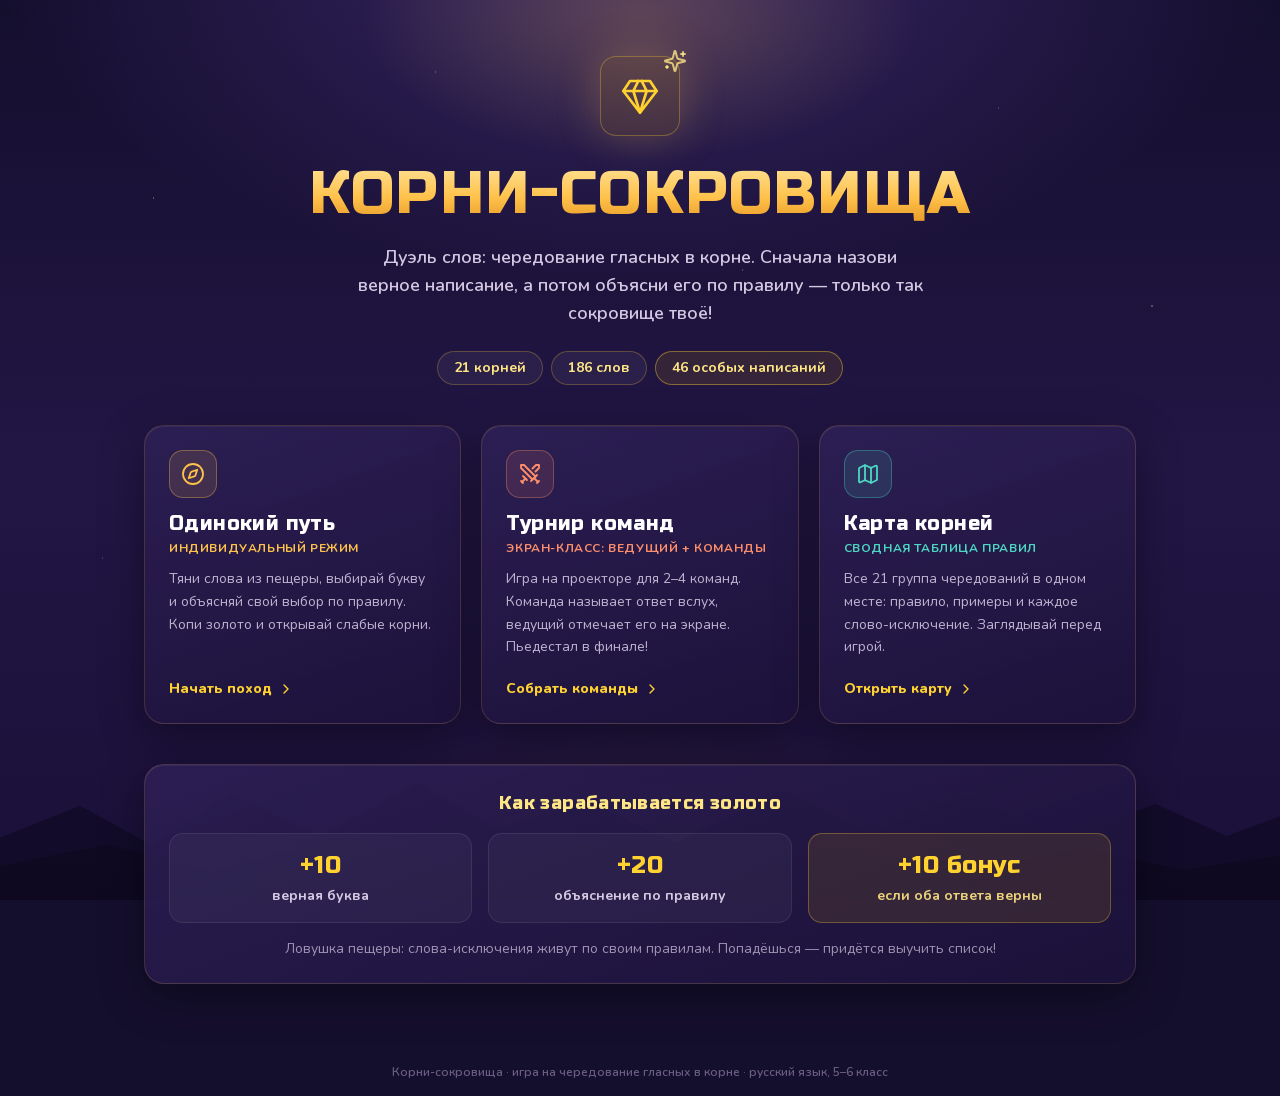
==== commit bb932814: "Согласовать стартовую HTML-страницу с новой базой" ====
--- a/index.html
+++ b/index.html
@@ -1 +1 @@
-<!DOCTYPE html><!--N1D385mVs7qxExQ6C_54n--><html lang="ru"><head><meta charSet="utf-8"/><meta name="viewport" content="width=device-width, initial-scale=1"/><link rel="preload" href="./assets/static/media/07454f8ad8aaac57-s.p.fc65572f.woff2" as="font" crossorigin="" type="font/woff2"/><link rel="preload" href="./assets/static/media/3601f32897df77ee-s.p.2ad5c29d.woff2" as="font" crossorigin="" type="font/woff2"/><link rel="preload" href="./assets/static/media/7f11d98043fdedc9-s.p.317fa95e.woff2" as="font" crossorigin="" type="font/woff2"/><link rel="preload" href="./assets/static/media/803974e4127973f0-s.p.32654a7e.woff2" as="font" crossorigin="" type="font/woff2"/><link rel="stylesheet" href="./assets/static/chunks/d63e842f41d504e6.css" data-precedence="next"/><link rel="stylesheet" href="./assets/static/chunks/34ca2f96334d3ac6.css" data-precedence="next"/><link rel="preload" as="script" fetchPriority="low" href="./assets/static/chunks/4b9eae0c8dc7e975.js"/><script src="./assets/static/chunks/771dedee3f5e1621.js" async=""></script><script src="./assets/static/chunks/36eb040fd7f092fc.js" async=""></script><script src="./assets/static/chunks/turbopack-e3e8138d27de4643.js" async=""></script><script src="./assets/static/chunks/2f236954d6a65e12.js" async=""></script><script src="./assets/static/chunks/c62869b6d74c6eb3.js" async=""></script><meta name="next-size-adjust" content=""/><meta name="theme-color" content="#150f2e"/><title>Корни-сокровища — игра на чередование гласных</title><meta name="description" content="Приключенческая игра по русскому языку: корни с чередованием, слова-исключения и объяснения по правилу. Одиночный и командный режимы для 5–6 класса."/><meta name="keywords" content="русский язык,чередование корней,игра,5 класс,6 класс,орфография"/><link rel="icon" href="./logo.svg"/><script src="./assets/static/chunks/664adc71bc2617c2.js" noModule=""></script></head><body class="russo_one_83693752-module__iCpjAG__variable nunito_acdf884b-module__U7l2kq__variable antialiased"><div hidden=""><!--$--><!--/$--></div><div class="relative flex min-h-screen flex-col"><div aria-hidden="true" class="pointer-events-none fixed inset-0 overflow-hidden"><div class="absolute inset-0" style="background:radial-gradient(1100px 620px at 50% -10%, rgba(93, 63, 166, 0.5), transparent 60%),radial-gradient(900px 540px at 50% 112%, rgba(245, 166, 35, 0.14), transparent 55%),linear-gradient(180deg, #150f2e 0%, #221645 52%, #1a1038 100%)"></div><div class="anim-glow absolute -top-32 left-1/2 h-72 w-[560px] -translate-x-1/2 rounded-full" style="background:radial-gradient(closest-side, rgba(255,194,75,0.22), transparent)"></div><div class="absolute inset-0 opacity-60" style="background-image:radial-gradient(1.4px 1.4px at 12% 22%, rgba(255,233,168,.5) 50%, transparent 51%),radial-gradient(1.2px 1.2px at 34% 8%, rgba(255,255,255,.35) 50%, transparent 51%),radial-gradient(1.6px 1.6px at 58% 30%, rgba(255,233,168,.4) 50%, transparent 51%),radial-gradient(1.2px 1.2px at 78% 12%, rgba(255,255,255,.3) 50%, transparent 51%),radial-gradient(1.8px 1.8px at 90% 34%, rgba(255,233,168,.45) 50%, transparent 51%),radial-gradient(1.2px 1.2px at 8% 62%, rgba(255,255,255,.25) 50%, transparent 51%),radial-gradient(1.6px 1.6px at 70% 70%, rgba(255,233,168,.3) 50%, transparent 51%)"></div><span class="dust-particle" style="left:72.1%;width:5px;height:5px;animation-duration:14.6s;animation-delay:-22.1s;opacity:0.55"></span><span class="dust-particle" style="left:55.9%;width:5px;height:5px;animation-duration:19.7s;animation-delay:-11.1s;opacity:0.71"></span><span class="dust-particle" style="left:45.8%;width:5px;height:5px;animation-duration:28.1s;animation-delay:-5.4s;opacity:0.64"></span><span class="dust-particle" style="left:29.1%;width:3px;height:3px;animation-duration:17.1s;animation-delay:-4.3s;opacity:0.39"></span><span class="dust-particle" style="left:79.8%;width:8px;height:8px;animation-duration:28.6s;animation-delay:-23.5s;opacity:0.46"></span><span class="dust-particle" style="left:73.3%;width:4px;height:4px;animation-duration:24.4s;animation-delay:-8.1s;opacity:0.71"></span><span class="dust-particle" style="left:50.3%;width:5px;height:5px;animation-duration:26.1s;animation-delay:-4.6s;opacity:0.60"></span><span class="dust-particle" style="left:52.2%;width:6px;height:6px;animation-duration:15.1s;animation-delay:-12.5s;opacity:0.72"></span><span class="dust-particle" style="left:52.0%;width:6px;height:6px;animation-duration:24.8s;animation-delay:-1.6s;opacity:0.38"></span><span class="dust-particle" style="left:5.8%;width:6px;height:6px;animation-duration:29.0s;animation-delay:-12.4s;opacity:0.40"></span><span class="dust-particle" style="left:58.5%;width:4px;height:4px;animation-duration:23.2s;animation-delay:-8.9s;opacity:0.38"></span><span class="dust-particle" style="left:60.2%;width:8px;height:8px;animation-duration:22.7s;animation-delay:-3.5s;opacity:0.37"></span><span class="dust-particle" style="left:40.9%;width:8px;height:8px;animation-duration:24.1s;animation-delay:-18.6s;opacity:0.45"></span><span class="dust-particle" style="left:82.1%;width:4px;height:4px;animation-duration:23.9s;animation-delay:-4.6s;opacity:0.57"></span><span class="dust-particle" style="left:35.4%;width:6px;height:6px;animation-duration:29.4s;animation-delay:-12.9s;opacity:0.57"></span><span class="dust-particle" style="left:42.9%;width:3px;height:3px;animation-duration:28.6s;animation-delay:-21.5s;opacity:0.52"></span><span class="dust-particle" style="left:25.9%;width:8px;height:8px;animation-duration:14.5s;animation-delay:-22.3s;opacity:0.51"></span><span class="dust-particle" style="left:94.8%;width:6px;height:6px;animation-duration:27.1s;animation-delay:-3.3s;opacity:0.73"></span><span class="dust-particle" style="left:69.3%;width:5px;height:5px;animation-duration:28.4s;animation-delay:-23.3s;opacity:0.39"></span><span class="dust-particle" style="left:83.6%;width:6px;height:6px;animation-duration:19.1s;animation-delay:-17.6s;opacity:0.68"></span><span class="dust-particle" style="left:82.4%;width:5px;height:5px;animation-duration:16.4s;animation-delay:-3.1s;opacity:0.66"></span><span class="dust-particle" style="left:8.0%;width:5px;height:5px;animation-duration:30.0s;animation-delay:-4.2s;opacity:0.74"></span><span class="dust-particle" style="left:61.8%;width:3px;height:3px;animation-duration:23.5s;animation-delay:-10.0s;opacity:0.66"></span><span class="dust-particle" style="left:89.9%;width:7px;height:7px;animation-duration:25.7s;animation-delay:-19.3s;opacity:0.69"></span><span class="dust-particle" style="left:25.0%;width:5px;height:5px;animation-duration:23.7s;animation-delay:-2.5s;opacity:0.59"></span><span class="dust-particle" style="left:74.5%;width:4px;height:4px;animation-duration:26.1s;animation-delay:-20.2s;opacity:0.51"></span><svg class="absolute bottom-0 left-0 w-full opacity-70" viewBox="0 0 1440 190" preserveAspectRatio="none" fill="none"><path d="M0 190 L0 120 L90 84 L170 128 L260 70 L360 118 L470 58 L560 110 L660 78 L760 126 L880 66 L980 116 L1090 72 L1190 122 L1300 82 L1380 118 L1440 96 L1440 190 Z" fill="#0f0a24"></path><path d="M0 190 L0 152 L120 128 L240 158 L380 120 L520 154 L660 126 L800 156 L940 128 L1080 158 L1220 132 L1330 156 L1440 140 L1440 190 Z" fill="#0a0718"></path></svg></div><main class="relative z-10 flex-1"><div class="mx-auto flex w-full max-w-5xl flex-col items-center px-4 py-10 sm:py-14"><div class="anim-draw flex flex-col items-center text-center"><div class="anim-float relative mb-5 flex h-20 w-20 items-center justify-center rounded-2xl border border-amber-300/30 bg-amber-400/10 shadow-[0_0_44px_rgba(255,194,75,0.25)]"><svg xmlns="http://www.w3.org/2000/svg" width="24" height="24" viewBox="0 0 24 24" fill="none" stroke="currentColor" stroke-width="1.6" stroke-linecap="round" stroke-linejoin="round" class="lucide lucide-gem h-10 w-10 text-amber-300" aria-hidden="true"><path d="M6 3h12l4 6-10 13L2 9Z"></path><path d="M11 3 8 9l4 13 4-13-3-6"></path><path d="M2 9h20"></path></svg><svg xmlns="http://www.w3.org/2000/svg" width="24" height="24" viewBox="0 0 24 24" fill="none" stroke="currentColor" stroke-width="2" stroke-linecap="round" stroke-linejoin="round" class="lucide lucide-sparkles absolute -right-2 -top-2 h-6 w-6 text-amber-200/80" aria-hidden="true"><path d="M9.937 15.5A2 2 0 0 0 8.5 14.063l-6.135-1.582a.5.5 0 0 1 0-.962L8.5 9.936A2 2 0 0 0 9.937 8.5l1.582-6.135a.5.5 0 0 1 .963 0L14.063 8.5A2 2 0 0 0 15.5 9.937l6.135 1.581a.5.5 0 0 1 0 .964L15.5 14.063a2 2 0 0 0-1.437 1.437l-1.582 6.135a.5.5 0 0 1-.963 0z"></path><path d="M20 3v4"></path><path d="M22 5h-4"></path><path d="M4 17v2"></path><path d="M5 18H3"></path></svg></div><h1 class="font-title gold-text text-4xl leading-tight sm:text-6xl">КОРНИ-СОКРОВИЩА</h1><p class="mt-3 max-w-xl text-base font-semibold text-purple-100/85 sm:text-lg">Дуэль слов: чередование гласных в корне. Сначала назови верное написание, а потом объясни его по правилу — только так сокровище твоё!</p></div><div class="anim-draw mt-6 flex flex-wrap items-center justify-center gap-2 text-sm font-bold"><span class="rounded-full border border-amber-300/25 bg-white/5 px-4 py-1.5 text-amber-200">20<!-- --> корней</span><span class="rounded-full border border-amber-300/25 bg-white/5 px-4 py-1.5 text-amber-200">165<!-- --> слов</span><span class="rounded-full border border-amber-300/40 bg-amber-400/10 px-4 py-1.5 text-amber-200">Все <!-- -->27<!-- --> исключений</span></div><div class="mt-10 grid w-full gap-5 md:grid-cols-3"><button class="mode-card cave-panel group flex flex-col items-start gap-3 p-6 text-left" style="animation-delay:0ms"><span class="flex h-12 w-12 items-center justify-center rounded-xl" style="background:#ffc24b1f;border:1px solid #ffc24b55"><svg xmlns="http://www.w3.org/2000/svg" width="24" height="24" viewBox="0 0 24 24" fill="none" stroke="currentColor" stroke-width="1.8" stroke-linecap="round" stroke-linejoin="round" class="lucide lucide-compass h-6 w-6" aria-hidden="true" style="color:#ffc24b"><path d="m16.24 7.76-1.804 5.411a2 2 0 0 1-1.265 1.265L7.76 16.24l1.804-5.411a2 2 0 0 1 1.265-1.265z"></path><circle cx="12" cy="12" r="10"></circle></svg></span><span><span class="font-title block text-xl text-white">Одинокий путь</span><span class="mt-0.5 block text-xs font-bold uppercase tracking-wider" style="color:#ffc24b">Индивидуальный режим</span></span><span class="text-sm leading-relaxed text-purple-100/75">Тяни слова из пещеры, выбирай букву и объясняй свой выбор по правилу. Копи золото и открывай слабые корни.</span><span class="mt-auto inline-flex items-center gap-1.5 pt-2 text-sm font-extrabold text-amber-300">Начать поход<svg xmlns="http://www.w3.org/2000/svg" width="24" height="24" viewBox="0 0 24 24" fill="none" stroke="currentColor" stroke-width="2" stroke-linecap="round" stroke-linejoin="round" class="lucide lucide-chevron-right h-4 w-4 transition-transform group-hover:translate-x-1" aria-hidden="true"><path d="m9 18 6-6-6-6"></path></svg></span></button><button class="mode-card cave-panel group flex flex-col items-start gap-3 p-6 text-left" style="animation-delay:90ms"><span class="flex h-12 w-12 items-center justify-center rounded-xl" style="background:#ff8f6b1f;border:1px solid #ff8f6b55"><svg xmlns="http://www.w3.org/2000/svg" width="24" height="24" viewBox="0 0 24 24" fill="none" stroke="currentColor" stroke-width="1.8" stroke-linecap="round" stroke-linejoin="round" class="lucide lucide-swords h-6 w-6" aria-hidden="true" style="color:#ff8f6b"><polyline points="14.5 17.5 3 6 3 3 6 3 17.5 14.5"></polyline><line x1="13" x2="19" y1="19" y2="13"></line><line x1="16" x2="20" y1="16" y2="20"></line><line x1="19" x2="21" y1="21" y2="19"></line><polyline points="14.5 6.5 18 3 21 3 21 6 17.5 9.5"></polyline><line x1="5" x2="9" y1="14" y2="18"></line><line x1="7" x2="4" y1="17" y2="20"></line><line x1="3" x2="5" y1="19" y2="21"></line></svg></span><span><span class="font-title block text-xl text-white">Турнир команд</span><span class="mt-0.5 block text-xs font-bold uppercase tracking-wider" style="color:#ff8f6b">Экран-класс: ведущий + команды</span></span><span class="text-sm leading-relaxed text-purple-100/75">Игра на проекторе для 2–4 команд. Команда называет ответ вслух, ведущий отмечает его на экране. Пьедестал в финале!</span><span class="mt-auto inline-flex items-center gap-1.5 pt-2 text-sm font-extrabold text-amber-300">Собрать команды<svg xmlns="http://www.w3.org/2000/svg" width="24" height="24" viewBox="0 0 24 24" fill="none" stroke="currentColor" stroke-width="2" stroke-linecap="round" stroke-linejoin="round" class="lucide lucide-chevron-right h-4 w-4 transition-transform group-hover:translate-x-1" aria-hidden="true"><path d="m9 18 6-6-6-6"></path></svg></span></button><button class="mode-card cave-panel group flex flex-col items-start gap-3 p-6 text-left" style="animation-delay:180ms"><span class="flex h-12 w-12 items-center justify-center rounded-xl" style="background:#4dd8c41f;border:1px solid #4dd8c455"><svg xmlns="http://www.w3.org/2000/svg" width="24" height="24" viewBox="0 0 24 24" fill="none" stroke="currentColor" stroke-width="1.8" stroke-linecap="round" stroke-linejoin="round" class="lucide lucide-map h-6 w-6" aria-hidden="true" style="color:#4dd8c4"><path d="M14.106 5.553a2 2 0 0 0 1.788 0l3.659-1.83A1 1 0 0 1 21 4.619v12.764a1 1 0 0 1-.553.894l-4.553 2.277a2 2 0 0 1-1.788 0l-4.212-2.106a2 2 0 0 0-1.788 0l-3.659 1.83A1 1 0 0 1 3 19.381V6.618a1 1 0 0 1 .553-.894l4.553-2.277a2 2 0 0 1 1.788 0z"></path><path d="M15 5.764v15"></path><path d="M9 3.236v15"></path></svg></span><span><span class="font-title block text-xl text-white">Карта корней</span><span class="mt-0.5 block text-xs font-bold uppercase tracking-wider" style="color:#4dd8c4">Сводная таблица правил</span></span><span class="text-sm leading-relaxed text-purple-100/75">Все 20 корней в одном месте: правило, примеры и каждое слово-исключение. Заглядывай перед игрой.</span><span class="mt-auto inline-flex items-center gap-1.5 pt-2 text-sm font-extrabold text-amber-300">Открыть карту<svg xmlns="http://www.w3.org/2000/svg" width="24" height="24" viewBox="0 0 24 24" fill="none" stroke="currentColor" stroke-width="2" stroke-linecap="round" stroke-linejoin="round" class="lucide lucide-chevron-right h-4 w-4 transition-transform group-hover:translate-x-1" aria-hidden="true"><path d="m9 18 6-6-6-6"></path></svg></span></button></div><div class="cave-panel mt-10 w-full p-6"><h2 class="font-title mb-4 text-center text-lg text-amber-200">Как зарабатывается золото</h2><div class="grid gap-4 text-center sm:grid-cols-3"><div class="rounded-xl border border-white/8 bg-white/4 p-4"><div class="font-title text-2xl text-amber-300">+10</div><div class="mt-1 text-sm font-bold text-purple-100/85">верная буква</div></div><div class="rounded-xl border border-white/8 bg-white/4 p-4"><div class="font-title text-2xl text-amber-300">+20</div><div class="mt-1 text-sm font-bold text-purple-100/85">объяснение по правилу</div></div><div class="rounded-xl border border-amber-300/30 bg-amber-400/10 p-4"><div class="font-title text-2xl text-amber-300">+10 бонус</div><div class="mt-1 text-sm font-bold text-amber-200/90">если оба ответа верны</div></div></div><p class="mt-4 text-center text-sm text-purple-100/60">Ловушка пещеры: слова-исключения живут по своим правилам. Попадёшься — придётся выучить список!</p></div></div></main><footer class="relative z-10 mt-auto pb-4 pt-6 text-center text-xs font-semibold text-purple-200/40">Корни-сокровища · игра на чередование гласных в корне · русский язык, 5–6 класс</footer></div><!--$--><!--/$--><script src="./assets/static/chunks/4b9eae0c8dc7e975.js" id="_R_" async=""></script><script>(self.__next_f=self.__next_f||[]).push([0])</script><script>self.__next_f.push([1,"1:\"$Sreact.fragment\"\n2:I[39756,[\"./assets/static/chunks/2f236954d6a65e12.js\"],\"default\"]\n3:I[37457,[\"./assets/static/chunks/2f236954d6a65e12.js\"],\"default\"]\n4:I[47257,[\"./assets/static/chunks/2f236954d6a65e12.js\"],\"ClientPageRoot\"]\n5:I[53386,[\"./assets/static/chunks/c62869b6d74c6eb3.js\"],\"default\"]\n8:I[97367,[\"./assets/static/chunks/2f236954d6a65e12.js\"],\"OutletBoundary\"]\n9:\"$Sreact.suspense\"\nb:I[97367,[\"./assets/static/chunks/2f236954d6a65e12.js\"],\"ViewportBoundary\"]\nd:I[97367,[\"./assets/static/chunks/2f236954d6a65e12.js\"],\"MetadataBoundary\"]\nf:I[68027,[\"./assets/static/chunks/2f236954d6a65e12.js\"],\"default\"]\n:HL[\"./assets/static/chunks/d63e842f41d504e6.css\",\"style\"]\n:HL[\"./assets/static/chunks/34ca2f96334d3ac6.css\",\"style\"]\n:HL[\"./assets/static/media/07454f8ad8aaac57-s.p.fc65572f.woff2\",\"font\",{\"crossOrigin\":\"\",\"type\":\"font/woff2\"}]\n:HL[\"./assets/static/media/3601f32897df77ee-s.p.2ad5c29d.woff2\",\"font\",{\"crossOrigin\":\"\",\"type\":\"font/woff2\"}]\n:HL[\"./assets/static/media/7f11d98043fdedc9-s.p.317fa95e.woff2\",\"font\",{\"crossOrigin\":\"\",\"type\":\"font/woff2\"}]\n:HL[\"./assets/static/media/803974e4127973f0-s.p.32654a7e.woff2\",\"font\",{\"crossOrigin\":\"\",\"type\":\"font/woff2\"}]\n"])</script><script>self.__next_f.push([1,"0:{\"P\":null,\"b\":\"N1D385mVs7qxExQ6C_54n\",\"c\":[\"\",\"\"],\"q\":\"\",\"i\":false,\"f\":[[[\"\",{\"children\":[\"__PAGE__\",{}]},\"$undefined\",\"$undefined\",true],[[\"$\",\"$1\",\"c\",{\"children\":[[[\"$\",\"link\",\"0\",{\"rel\":\"stylesheet\",\"href\":\"./assets/static/chunks/d63e842f41d504e6.css\",\"precedence\":\"next\",\"crossOrigin\":\"$undefined\",\"nonce\":\"$undefined\"}],[\"$\",\"link\",\"1\",{\"rel\":\"stylesheet\",\"href\":\"./assets/static/chunks/34ca2f96334d3ac6.css\",\"precedence\":\"next\",\"crossOrigin\":\"$undefined\",\"nonce\":\"$undefined\"}]],[\"$\",\"html\",null,{\"lang\":\"ru\",\"suppressHydrationWarning\":true,\"children\":[\"$\",\"body\",null,{\"className\":\"russo_one_83693752-module__iCpjAG__variable nunito_acdf884b-module__U7l2kq__variable antialiased\",\"children\":[\"$\",\"$L2\",null,{\"parallelRouterKey\":\"children\",\"error\":\"$undefined\",\"errorStyles\":\"$undefined\",\"errorScripts\":\"$undefined\",\"template\":[\"$\",\"$L3\",null,{}],\"templateStyles\":\"$undefined\",\"templateScripts\":\"$undefined\",\"notFound\":[[[\"$\",\"title\",null,{\"children\":\"404: This page could not be found.\"}],[\"$\",\"div\",null,{\"style\":{\"fontFamily\":\"system-ui,\\\"Segoe UI\\\",Roboto,Helvetica,Arial,sans-serif,\\\"Apple Color Emoji\\\",\\\"Segoe UI Emoji\\\"\",\"height\":\"100vh\",\"textAlign\":\"center\",\"display\":\"flex\",\"flexDirection\":\"column\",\"alignItems\":\"center\",\"justifyContent\":\"center\"},\"children\":[\"$\",\"div\",null,{\"children\":[[\"$\",\"style\",null,{\"dangerouslySetInnerHTML\":{\"__html\":\"body{color:#000;background:#fff;margin:0}.next-error-h1{border-right:1px solid rgba(0,0,0,.3)}@media (prefers-color-scheme:dark){body{color:#fff;background:#000}.next-error-h1{border-right:1px solid rgba(255,255,255,.3)}}\"}}],[\"$\",\"h1\",null,{\"className\":\"next-error-h1\",\"style\":{\"display\":\"inline-block\",\"margin\":\"0 20px 0 0\",\"padding\":\"0 23px 0 0\",\"fontSize\":24,\"fontWeight\":500,\"verticalAlign\":\"top\",\"lineHeight\":\"49px\"},\"children\":404}],[\"$\",\"div\",null,{\"style\":{\"display\":\"inline-block\"},\"children\":[\"$\",\"h2\",null,{\"style\":{\"fontSize\":14,\"fontWeight\":400,\"lineHeight\":\"49px\",\"margin\":0},\"children\":\"This page could not be found.\"}]}]]}]}]],[]],\"forbidden\":\"$undefined\",\"unauthorized\":\"$undefined\"}]}]}]]}],{\"children\":[[\"$\",\"$1\",\"c\",{\"children\":[[\"$\",\"$L4\",null,{\"Component\":\"$5\",\"serverProvidedParams\":{\"searchParams\":{},\"params\":{},\"promises\":[\"$@6\",\"$@7\"]}}],[[\"$\",\"script\",\"script-0\",{\"src\":\"./assets/static/chunks/c62869b6d74c6eb3.js\",\"async\":true,\"nonce\":\"$undefined\"}]],[\"$\",\"$L8\",null,{\"children\":[\"$\",\"$9\",null,{\"name\":\"Next.MetadataOutlet\",\"children\":\"$@a\"}]}]]}],{},null,false,false]},null,false,false],[\"$\",\"$1\",\"h\",{\"children\":[null,[\"$\",\"$Lb\",null,{\"children\":\"$Lc\"}],[\"$\",\"div\",null,{\"hidden\":true,\"children\":[\"$\",\"$Ld\",null,{\"children\":[\"$\",\"$9\",null,{\"name\":\"Next.Metadata\",\"children\":\"$Le\"}]}]}],[\"$\",\"meta\",null,{\"name\":\"next-size-adjust\",\"content\":\"\"}]]}],false]],\"m\":\"$undefined\",\"G\":[\"$f\",[]],\"S\":true}\n"])</script><script>self.__next_f.push([1,"6:{}\n7:\"$0:f:0:1:1:children:0:props:children:0:props:serverProvidedParams:params\"\n"])</script><script>self.__next_f.push([1,"c:[[\"$\",\"meta\",\"0\",{\"charSet\":\"utf-8\"}],[\"$\",\"meta\",\"1\",{\"name\":\"viewport\",\"content\":\"width=device-width, initial-scale=1\"}],[\"$\",\"meta\",\"2\",{\"name\":\"theme-color\",\"content\":\"#150f2e\"}]]\n"])</script><script>self.__next_f.push([1,"10:I[27201,[\"./assets/static/chunks/2f236954d6a65e12.js\"],\"IconMark\"]\na:null\ne:[[\"$\",\"title\",\"0\",{\"children\":\"Корни-сокровища — игра на чередование гласных\"}],[\"$\",\"meta\",\"1\",{\"name\":\"description\",\"content\":\"Приключенческая игра по русскому языку: корни с чередованием, слова-исключения и объяснения по правилу. Одиночный и командный режимы для 5–6 класса.\"}],[\"$\",\"meta\",\"2\",{\"name\":\"keywords\",\"content\":\"русский язык,чередование корней,игра,5 класс,6 класс,орфография\"}],[\"$\",\"link\",\"3\",{\"rel\":\"icon\",\"href\":\"./logo.svg\"}],[\"$\",\"$L10\",\"4\",{}]]\n"])</script></body></html>+<!DOCTYPE html><!--N1D385mVs7qxExQ6C_54n--><html lang="ru"><head><meta charSet="utf-8"/><meta name="viewport" content="width=device-width, initial-scale=1"/><link rel="preload" href="./assets/static/media/07454f8ad8aaac57-s.p.fc65572f.woff2" as="font" crossorigin="" type="font/woff2"/><link rel="preload" href="./assets/static/media/3601f32897df77ee-s.p.2ad5c29d.woff2" as="font" crossorigin="" type="font/woff2"/><link rel="preload" href="./assets/static/media/7f11d98043fdedc9-s.p.317fa95e.woff2" as="font" crossorigin="" type="font/woff2"/><link rel="preload" href="./assets/static/media/803974e4127973f0-s.p.32654a7e.woff2" as="font" crossorigin="" type="font/woff2"/><link rel="stylesheet" href="./assets/static/chunks/d63e842f41d504e6.css" data-precedence="next"/><link rel="stylesheet" href="./assets/static/chunks/34ca2f96334d3ac6.css" data-precedence="next"/><link rel="preload" as="script" fetchPriority="low" href="./assets/static/chunks/4b9eae0c8dc7e975.js"/><script src="./assets/static/chunks/771dedee3f5e1621.js" async=""></script><script src="./assets/static/chunks/36eb040fd7f092fc.js" async=""></script><script src="./assets/static/chunks/turbopack-e3e8138d27de4643.js" async=""></script><script src="./assets/static/chunks/2f236954d6a65e12.js" async=""></script><script src="./assets/static/chunks/c62869b6d74c6eb3.js" async=""></script><meta name="next-size-adjust" content=""/><meta name="theme-color" content="#150f2e"/><title>Корни-сокровища — игра на чередование гласных</title><meta name="description" content="Приключенческая игра по русскому языку: корни с чередованием, слова-исключения и объяснения по правилу. Одиночный и командный режимы для 5–6 класса."/><meta name="keywords" content="русский язык,чередование корней,игра,5 класс,6 класс,орфография"/><link rel="icon" href="./logo.svg"/><script src="./assets/static/chunks/664adc71bc2617c2.js" noModule=""></script></head><body class="russo_one_83693752-module__iCpjAG__variable nunito_acdf884b-module__U7l2kq__variable antialiased"><div hidden=""><!--$--><!--/$--></div><div class="relative flex min-h-screen flex-col"><div aria-hidden="true" class="pointer-events-none fixed inset-0 overflow-hidden"><div class="absolute inset-0" style="background:radial-gradient(1100px 620px at 50% -10%, rgba(93, 63, 166, 0.5), transparent 60%),radial-gradient(900px 540px at 50% 112%, rgba(245, 166, 35, 0.14), transparent 55%),linear-gradient(180deg, #150f2e 0%, #221645 52%, #1a1038 100%)"></div><div class="anim-glow absolute -top-32 left-1/2 h-72 w-[560px] -translate-x-1/2 rounded-full" style="background:radial-gradient(closest-side, rgba(255,194,75,0.22), transparent)"></div><div class="absolute inset-0 opacity-60" style="background-image:radial-gradient(1.4px 1.4px at 12% 22%, rgba(255,233,168,.5) 50%, transparent 51%),radial-gradient(1.2px 1.2px at 34% 8%, rgba(255,255,255,.35) 50%, transparent 51%),radial-gradient(1.6px 1.6px at 58% 30%, rgba(255,233,168,.4) 50%, transparent 51%),radial-gradient(1.2px 1.2px at 78% 12%, rgba(255,255,255,.3) 50%, transparent 51%),radial-gradient(1.8px 1.8px at 90% 34%, rgba(255,233,168,.45) 50%, transparent 51%),radial-gradient(1.2px 1.2px at 8% 62%, rgba(255,255,255,.25) 50%, transparent 51%),radial-gradient(1.6px 1.6px at 70% 70%, rgba(255,233,168,.3) 50%, transparent 51%)"></div><span class="dust-particle" style="left:72.1%;width:5px;height:5px;animation-duration:14.6s;animation-delay:-22.1s;opacity:0.55"></span><span class="dust-particle" style="left:55.9%;width:5px;height:5px;animation-duration:19.7s;animation-delay:-11.1s;opacity:0.71"></span><span class="dust-particle" style="left:45.8%;width:5px;height:5px;animation-duration:28.1s;animation-delay:-5.4s;opacity:0.64"></span><span class="dust-particle" style="left:29.1%;width:3px;height:3px;animation-duration:17.1s;animation-delay:-4.3s;opacity:0.39"></span><span class="dust-particle" style="left:79.8%;width:8px;height:8px;animation-duration:28.6s;animation-delay:-23.5s;opacity:0.46"></span><span class="dust-particle" style="left:73.3%;width:4px;height:4px;animation-duration:24.4s;animation-delay:-8.1s;opacity:0.71"></span><span class="dust-particle" style="left:50.3%;width:5px;height:5px;animation-duration:26.1s;animation-delay:-4.6s;opacity:0.60"></span><span class="dust-particle" style="left:52.2%;width:6px;height:6px;animation-duration:15.1s;animation-delay:-12.5s;opacity:0.72"></span><span class="dust-particle" style="left:52.0%;width:6px;height:6px;animation-duration:24.8s;animation-delay:-1.6s;opacity:0.38"></span><span class="dust-particle" style="left:5.8%;width:6px;height:6px;animation-duration:29.0s;animation-delay:-12.4s;opacity:0.40"></span><span class="dust-particle" style="left:58.5%;width:4px;height:4px;animation-duration:23.2s;animation-delay:-8.9s;opacity:0.38"></span><span class="dust-particle" style="left:60.2%;width:8px;height:8px;animation-duration:22.7s;animation-delay:-3.5s;opacity:0.37"></span><span class="dust-particle" style="left:40.9%;width:8px;height:8px;animation-duration:24.1s;animation-delay:-18.6s;opacity:0.45"></span><span class="dust-particle" style="left:82.1%;width:4px;height:4px;animation-duration:23.9s;animation-delay:-4.6s;opacity:0.57"></span><span class="dust-particle" style="left:35.4%;width:6px;height:6px;animation-duration:29.4s;animation-delay:-12.9s;opacity:0.57"></span><span class="dust-particle" style="left:42.9%;width:3px;height:3px;animation-duration:28.6s;animation-delay:-21.5s;opacity:0.52"></span><span class="dust-particle" style="left:25.9%;width:8px;height:8px;animation-duration:14.5s;animation-delay:-22.3s;opacity:0.51"></span><span class="dust-particle" style="left:94.8%;width:6px;height:6px;animation-duration:27.1s;animation-delay:-3.3s;opacity:0.73"></span><span class="dust-particle" style="left:69.3%;width:5px;height:5px;animation-duration:28.4s;animation-delay:-23.3s;opacity:0.39"></span><span class="dust-particle" style="left:83.6%;width:6px;height:6px;animation-duration:19.1s;animation-delay:-17.6s;opacity:0.68"></span><span class="dust-particle" style="left:82.4%;width:5px;height:5px;animation-duration:16.4s;animation-delay:-3.1s;opacity:0.66"></span><span class="dust-particle" style="left:8.0%;width:5px;height:5px;animation-duration:30.0s;animation-delay:-4.2s;opacity:0.74"></span><span class="dust-particle" style="left:61.8%;width:3px;height:3px;animation-duration:23.5s;animation-delay:-10.0s;opacity:0.66"></span><span class="dust-particle" style="left:89.9%;width:7px;height:7px;animation-duration:25.7s;animation-delay:-19.3s;opacity:0.69"></span><span class="dust-particle" style="left:25.0%;width:5px;height:5px;animation-duration:23.7s;animation-delay:-2.5s;opacity:0.59"></span><span class="dust-particle" style="left:74.5%;width:4px;height:4px;animation-duration:26.1s;animation-delay:-20.2s;opacity:0.51"></span><svg class="absolute bottom-0 left-0 w-full opacity-70" viewBox="0 0 1440 190" preserveAspectRatio="none" fill="none"><path d="M0 190 L0 120 L90 84 L170 128 L260 70 L360 118 L470 58 L560 110 L660 78 L760 126 L880 66 L980 116 L1090 72 L1190 122 L1300 82 L1380 118 L1440 96 L1440 190 Z" fill="#0f0a24"></path><path d="M0 190 L0 152 L120 128 L240 158 L380 120 L520 154 L660 126 L800 156 L940 128 L1080 158 L1220 132 L1330 156 L1440 140 L1440 190 Z" fill="#0a0718"></path></svg></div><main class="relative z-10 flex-1"><div class="mx-auto flex w-full max-w-5xl flex-col items-center px-4 py-10 sm:py-14"><div class="anim-draw flex flex-col items-center text-center"><div class="anim-float relative mb-5 flex h-20 w-20 items-center justify-center rounded-2xl border border-amber-300/30 bg-amber-400/10 shadow-[0_0_44px_rgba(255,194,75,0.25)]"><svg xmlns="http://www.w3.org/2000/svg" width="24" height="24" viewBox="0 0 24 24" fill="none" stroke="currentColor" stroke-width="1.6" stroke-linecap="round" stroke-linejoin="round" class="lucide lucide-gem h-10 w-10 text-amber-300" aria-hidden="true"><path d="M6 3h12l4 6-10 13L2 9Z"></path><path d="M11 3 8 9l4 13 4-13-3-6"></path><path d="M2 9h20"></path></svg><svg xmlns="http://www.w3.org/2000/svg" width="24" height="24" viewBox="0 0 24 24" fill="none" stroke="currentColor" stroke-width="2" stroke-linecap="round" stroke-linejoin="round" class="lucide lucide-sparkles absolute -right-2 -top-2 h-6 w-6 text-amber-200/80" aria-hidden="true"><path d="M9.937 15.5A2 2 0 0 0 8.5 14.063l-6.135-1.582a.5.5 0 0 1 0-.962L8.5 9.936A2 2 0 0 0 9.937 8.5l1.582-6.135a.5.5 0 0 1 .963 0L14.063 8.5A2 2 0 0 0 15.5 9.937l6.135 1.581a.5.5 0 0 1 0 .964L15.5 14.063a2 2 0 0 0-1.437 1.437l-1.582 6.135a.5.5 0 0 1-.963 0z"></path><path d="M20 3v4"></path><path d="M22 5h-4"></path><path d="M4 17v2"></path><path d="M5 18H3"></path></svg></div><h1 class="font-title gold-text text-4xl leading-tight sm:text-6xl">КОРНИ-СОКРОВИЩА</h1><p class="mt-3 max-w-xl text-base font-semibold text-purple-100/85 sm:text-lg">Дуэль слов: чередование гласных в корне. Сначала назови верное написание, а потом объясни его по правилу — только так сокровище твоё!</p></div><div class="anim-draw mt-6 flex flex-wrap items-center justify-center gap-2 text-sm font-bold"><span class="rounded-full border border-amber-300/25 bg-white/5 px-4 py-1.5 text-amber-200">21<!-- --> корней</span><span class="rounded-full border border-amber-300/25 bg-white/5 px-4 py-1.5 text-amber-200">186<!-- --> слов</span><span class="rounded-full border border-amber-300/40 bg-amber-400/10 px-4 py-1.5 text-amber-200">46<!-- --> особых написаний</span></div><div class="mt-10 grid w-full gap-5 md:grid-cols-3"><button class="mode-card cave-panel group flex flex-col items-start gap-3 p-6 text-left" style="animation-delay:0ms"><span class="flex h-12 w-12 items-center justify-center rounded-xl" style="background:#ffc24b1f;border:1px solid #ffc24b55"><svg xmlns="http://www.w3.org/2000/svg" width="24" height="24" viewBox="0 0 24 24" fill="none" stroke="currentColor" stroke-width="1.8" stroke-linecap="round" stroke-linejoin="round" class="lucide lucide-compass h-6 w-6" aria-hidden="true" style="color:#ffc24b"><path d="m16.24 7.76-1.804 5.411a2 2 0 0 1-1.265 1.265L7.76 16.24l1.804-5.411a2 2 0 0 1 1.265-1.265z"></path><circle cx="12" cy="12" r="10"></circle></svg></span><span><span class="font-title block text-xl text-white">Одинокий путь</span><span class="mt-0.5 block text-xs font-bold uppercase tracking-wider" style="color:#ffc24b">Индивидуальный режим</span></span><span class="text-sm leading-relaxed text-purple-100/75">Тяни слова из пещеры, выбирай букву и объясняй свой выбор по правилу. Копи золото и открывай слабые корни.</span><span class="mt-auto inline-flex items-center gap-1.5 pt-2 text-sm font-extrabold text-amber-300">Начать поход<svg xmlns="http://www.w3.org/2000/svg" width="24" height="24" viewBox="0 0 24 24" fill="none" stroke="currentColor" stroke-width="2" stroke-linecap="round" stroke-linejoin="round" class="lucide lucide-chevron-right h-4 w-4 transition-transform group-hover:translate-x-1" aria-hidden="true"><path d="m9 18 6-6-6-6"></path></svg></span></button><button class="mode-card cave-panel group flex flex-col items-start gap-3 p-6 text-left" style="animation-delay:90ms"><span class="flex h-12 w-12 items-center justify-center rounded-xl" style="background:#ff8f6b1f;border:1px solid #ff8f6b55"><svg xmlns="http://www.w3.org/2000/svg" width="24" height="24" viewBox="0 0 24 24" fill="none" stroke="currentColor" stroke-width="1.8" stroke-linecap="round" stroke-linejoin="round" class="lucide lucide-swords h-6 w-6" aria-hidden="true" style="color:#ff8f6b"><polyline points="14.5 17.5 3 6 3 3 6 3 17.5 14.5"></polyline><line x1="13" x2="19" y1="19" y2="13"></line><line x1="16" x2="20" y1="16" y2="20"></line><line x1="19" x2="21" y1="21" y2="19"></line><polyline points="14.5 6.5 18 3 21 3 21 6 17.5 9.5"></polyline><line x1="5" x2="9" y1="14" y2="18"></line><line x1="7" x2="4" y1="17" y2="20"></line><line x1="3" x2="5" y1="19" y2="21"></line></svg></span><span><span class="font-title block text-xl text-white">Турнир команд</span><span class="mt-0.5 block text-xs font-bold uppercase tracking-wider" style="color:#ff8f6b">Экран-класс: ведущий + команды</span></span><span class="text-sm leading-relaxed text-purple-100/75">Игра на проекторе для 2–4 команд. Команда называет ответ вслух, ведущий отмечает его на экране. Пьедестал в финале!</span><span class="mt-auto inline-flex items-center gap-1.5 pt-2 text-sm font-extrabold text-amber-300">Собрать команды<svg xmlns="http://www.w3.org/2000/svg" width="24" height="24" viewBox="0 0 24 24" fill="none" stroke="currentColor" stroke-width="2" stroke-linecap="round" stroke-linejoin="round" class="lucide lucide-chevron-right h-4 w-4 transition-transform group-hover:translate-x-1" aria-hidden="true"><path d="m9 18 6-6-6-6"></path></svg></span></button><button class="mode-card cave-panel group flex flex-col items-start gap-3 p-6 text-left" style="animation-delay:180ms"><span class="flex h-12 w-12 items-center justify-center rounded-xl" style="background:#4dd8c41f;border:1px solid #4dd8c455"><svg xmlns="http://www.w3.org/2000/svg" width="24" height="24" viewBox="0 0 24 24" fill="none" stroke="currentColor" stroke-width="1.8" stroke-linecap="round" stroke-linejoin="round" class="lucide lucide-map h-6 w-6" aria-hidden="true" style="color:#4dd8c4"><path d="M14.106 5.553a2 2 0 0 0 1.788 0l3.659-1.83A1 1 0 0 1 21 4.619v12.764a1 1 0 0 1-.553.894l-4.553 2.277a2 2 0 0 1-1.788 0l-4.212-2.106a2 2 0 0 0-1.788 0l-3.659 1.83A1 1 0 0 1 3 19.381V6.618a1 1 0 0 1 .553-.894l4.553-2.277a2 2 0 0 1 1.788 0z"></path><path d="M15 5.764v15"></path><path d="M9 3.236v15"></path></svg></span><span><span class="font-title block text-xl text-white">Карта корней</span><span class="mt-0.5 block text-xs font-bold uppercase tracking-wider" style="color:#4dd8c4">Сводная таблица правил</span></span><span class="text-sm leading-relaxed text-purple-100/75">Все 21 группа чередований в одном месте: правило, примеры и каждое слово-исключение. Заглядывай перед игрой.</span><span class="mt-auto inline-flex items-center gap-1.5 pt-2 text-sm font-extrabold text-amber-300">Открыть карту<svg xmlns="http://www.w3.org/2000/svg" width="24" height="24" viewBox="0 0 24 24" fill="none" stroke="currentColor" stroke-width="2" stroke-linecap="round" stroke-linejoin="round" class="lucide lucide-chevron-right h-4 w-4 transition-transform group-hover:translate-x-1" aria-hidden="true"><path d="m9 18 6-6-6-6"></path></svg></span></button></div><div class="cave-panel mt-10 w-full p-6"><h2 class="font-title mb-4 text-center text-lg text-amber-200">Как зарабатывается золото</h2><div class="grid gap-4 text-center sm:grid-cols-3"><div class="rounded-xl border border-white/8 bg-white/4 p-4"><div class="font-title text-2xl text-amber-300">+10</div><div class="mt-1 text-sm font-bold text-purple-100/85">верная буква</div></div><div class="rounded-xl border border-white/8 bg-white/4 p-4"><div class="font-title text-2xl text-amber-300">+20</div><div class="mt-1 text-sm font-bold text-purple-100/85">объяснение по правилу</div></div><div class="rounded-xl border border-amber-300/30 bg-amber-400/10 p-4"><div class="font-title text-2xl text-amber-300">+10 бонус</div><div class="mt-1 text-sm font-bold text-amber-200/90">если оба ответа верны</div></div></div><p class="mt-4 text-center text-sm text-purple-100/60">Ловушка пещеры: слова-исключения живут по своим правилам. Попадёшься — придётся выучить список!</p></div></div></main><footer class="relative z-10 mt-auto pb-4 pt-6 text-center text-xs font-semibold text-purple-200/40">Корни-сокровища · игра на чередование гласных в корне · русский язык, 5–6 класс</footer></div><!--$--><!--/$--><script src="./assets/static/chunks/4b9eae0c8dc7e975.js" id="_R_" async=""></script><script>(self.__next_f=self.__next_f||[]).push([0])</script><script>self.__next_f.push([1,"1:\"$Sreact.fragment\"\n2:I[39756,[\"./assets/static/chunks/2f236954d6a65e12.js\"],\"default\"]\n3:I[37457,[\"./assets/static/chunks/2f236954d6a65e12.js\"],\"default\"]\n4:I[47257,[\"./assets/static/chunks/2f236954d6a65e12.js\"],\"ClientPageRoot\"]\n5:I[53386,[\"./assets/static/chunks/c62869b6d74c6eb3.js\"],\"default\"]\n8:I[97367,[\"./assets/static/chunks/2f236954d6a65e12.js\"],\"OutletBoundary\"]\n9:\"$Sreact.suspense\"\nb:I[97367,[\"./assets/static/chunks/2f236954d6a65e12.js\"],\"ViewportBoundary\"]\nd:I[97367,[\"./assets/static/chunks/2f236954d6a65e12.js\"],\"MetadataBoundary\"]\nf:I[68027,[\"./assets/static/chunks/2f236954d6a65e12.js\"],\"default\"]\n:HL[\"./assets/static/chunks/d63e842f41d504e6.css\",\"style\"]\n:HL[\"./assets/static/chunks/34ca2f96334d3ac6.css\",\"style\"]\n:HL[\"./assets/static/media/07454f8ad8aaac57-s.p.fc65572f.woff2\",\"font\",{\"crossOrigin\":\"\",\"type\":\"font/woff2\"}]\n:HL[\"./assets/static/media/3601f32897df77ee-s.p.2ad5c29d.woff2\",\"font\",{\"crossOrigin\":\"\",\"type\":\"font/woff2\"}]\n:HL[\"./assets/static/media/7f11d98043fdedc9-s.p.317fa95e.woff2\",\"font\",{\"crossOrigin\":\"\",\"type\":\"font/woff2\"}]\n:HL[\"./assets/static/media/803974e4127973f0-s.p.32654a7e.woff2\",\"font\",{\"crossOrigin\":\"\",\"type\":\"font/woff2\"}]\n"])</script><script>self.__next_f.push([1,"0:{\"P\":null,\"b\":\"N1D385mVs7qxExQ6C_54n\",\"c\":[\"\",\"\"],\"q\":\"\",\"i\":false,\"f\":[[[\"\",{\"children\":[\"__PAGE__\",{}]},\"$undefined\",\"$undefined\",true],[[\"$\",\"$1\",\"c\",{\"children\":[[[\"$\",\"link\",\"0\",{\"rel\":\"stylesheet\",\"href\":\"./assets/static/chunks/d63e842f41d504e6.css\",\"precedence\":\"next\",\"crossOrigin\":\"$undefined\",\"nonce\":\"$undefined\"}],[\"$\",\"link\",\"1\",{\"rel\":\"stylesheet\",\"href\":\"./assets/static/chunks/34ca2f96334d3ac6.css\",\"precedence\":\"next\",\"crossOrigin\":\"$undefined\",\"nonce\":\"$undefined\"}]],[\"$\",\"html\",null,{\"lang\":\"ru\",\"suppressHydrationWarning\":true,\"children\":[\"$\",\"body\",null,{\"className\":\"russo_one_83693752-module__iCpjAG__variable nunito_acdf884b-module__U7l2kq__variable antialiased\",\"children\":[\"$\",\"$L2\",null,{\"parallelRouterKey\":\"children\",\"error\":\"$undefined\",\"errorStyles\":\"$undefined\",\"errorScripts\":\"$undefined\",\"template\":[\"$\",\"$L3\",null,{}],\"templateStyles\":\"$undefined\",\"templateScripts\":\"$undefined\",\"notFound\":[[[\"$\",\"title\",null,{\"children\":\"404: This page could not be found.\"}],[\"$\",\"div\",null,{\"style\":{\"fontFamily\":\"system-ui,\\\"Segoe UI\\\",Roboto,Helvetica,Arial,sans-serif,\\\"Apple Color Emoji\\\",\\\"Segoe UI Emoji\\\"\",\"height\":\"100vh\",\"textAlign\":\"center\",\"display\":\"flex\",\"flexDirection\":\"column\",\"alignItems\":\"center\",\"justifyContent\":\"center\"},\"children\":[\"$\",\"div\",null,{\"children\":[[\"$\",\"style\",null,{\"dangerouslySetInnerHTML\":{\"__html\":\"body{color:#000;background:#fff;margin:0}.next-error-h1{border-right:1px solid rgba(0,0,0,.3)}@media (prefers-color-scheme:dark){body{color:#fff;background:#000}.next-error-h1{border-right:1px solid rgba(255,255,255,.3)}}\"}}],[\"$\",\"h1\",null,{\"className\":\"next-error-h1\",\"style\":{\"display\":\"inline-block\",\"margin\":\"0 20px 0 0\",\"padding\":\"0 23px 0 0\",\"fontSize\":24,\"fontWeight\":500,\"verticalAlign\":\"top\",\"lineHeight\":\"49px\"},\"children\":404}],[\"$\",\"div\",null,{\"style\":{\"display\":\"inline-block\"},\"children\":[\"$\",\"h2\",null,{\"style\":{\"fontSize\":14,\"fontWeight\":400,\"lineHeight\":\"49px\",\"margin\":0},\"children\":\"This page could not be found.\"}]}]]}]}]],[]],\"forbidden\":\"$undefined\",\"unauthorized\":\"$undefined\"}]}]}]]}],{\"children\":[[\"$\",\"$1\",\"c\",{\"children\":[[\"$\",\"$L4\",null,{\"Component\":\"$5\",\"serverProvidedParams\":{\"searchParams\":{},\"params\":{},\"promises\":[\"$@6\",\"$@7\"]}}],[[\"$\",\"script\",\"script-0\",{\"src\":\"./assets/static/chunks/c62869b6d74c6eb3.js\",\"async\":true,\"nonce\":\"$undefined\"}]],[\"$\",\"$L8\",null,{\"children\":[\"$\",\"$9\",null,{\"name\":\"Next.MetadataOutlet\",\"children\":\"$@a\"}]}]]}],{},null,false,false]},null,false,false],[\"$\",\"$1\",\"h\",{\"children\":[null,[\"$\",\"$Lb\",null,{\"children\":\"$Lc\"}],[\"$\",\"div\",null,{\"hidden\":true,\"children\":[\"$\",\"$Ld\",null,{\"children\":[\"$\",\"$9\",null,{\"name\":\"Next.Metadata\",\"children\":\"$Le\"}]}]}],[\"$\",\"meta\",null,{\"name\":\"next-size-adjust\",\"content\":\"\"}]]}],false]],\"m\":\"$undefined\",\"G\":[\"$f\",[]],\"S\":true}\n"])</script><script>self.__next_f.push([1,"6:{}\n7:\"$0:f:0:1:1:children:0:props:children:0:props:serverProvidedParams:params\"\n"])</script><script>self.__next_f.push([1,"c:[[\"$\",\"meta\",\"0\",{\"charSet\":\"utf-8\"}],[\"$\",\"meta\",\"1\",{\"name\":\"viewport\",\"content\":\"width=device-width, initial-scale=1\"}],[\"$\",\"meta\",\"2\",{\"name\":\"theme-color\",\"content\":\"#150f2e\"}]]\n"])</script><script>self.__next_f.push([1,"10:I[27201,[\"./assets/static/chunks/2f236954d6a65e12.js\"],\"IconMark\"]\na:null\ne:[[\"$\",\"title\",\"0\",{\"children\":\"Корни-сокровища — игра на чередование гласных\"}],[\"$\",\"meta\",\"1\",{\"name\":\"description\",\"content\":\"Приключенческая игра по русскому языку: корни с чередованием, слова-исключения и объяснения по правилу. Одиночный и командный режимы для 5–6 класса.\"}],[\"$\",\"meta\",\"2\",{\"name\":\"keywords\",\"content\":\"русский язык,чередование корней,игра,5 класс,6 класс,орфография\"}],[\"$\",\"link\",\"3\",{\"rel\":\"icon\",\"href\":\"./logo.svg\"}],[\"$\",\"$L10\",\"4\",{}]]\n"])</script></body></html>
